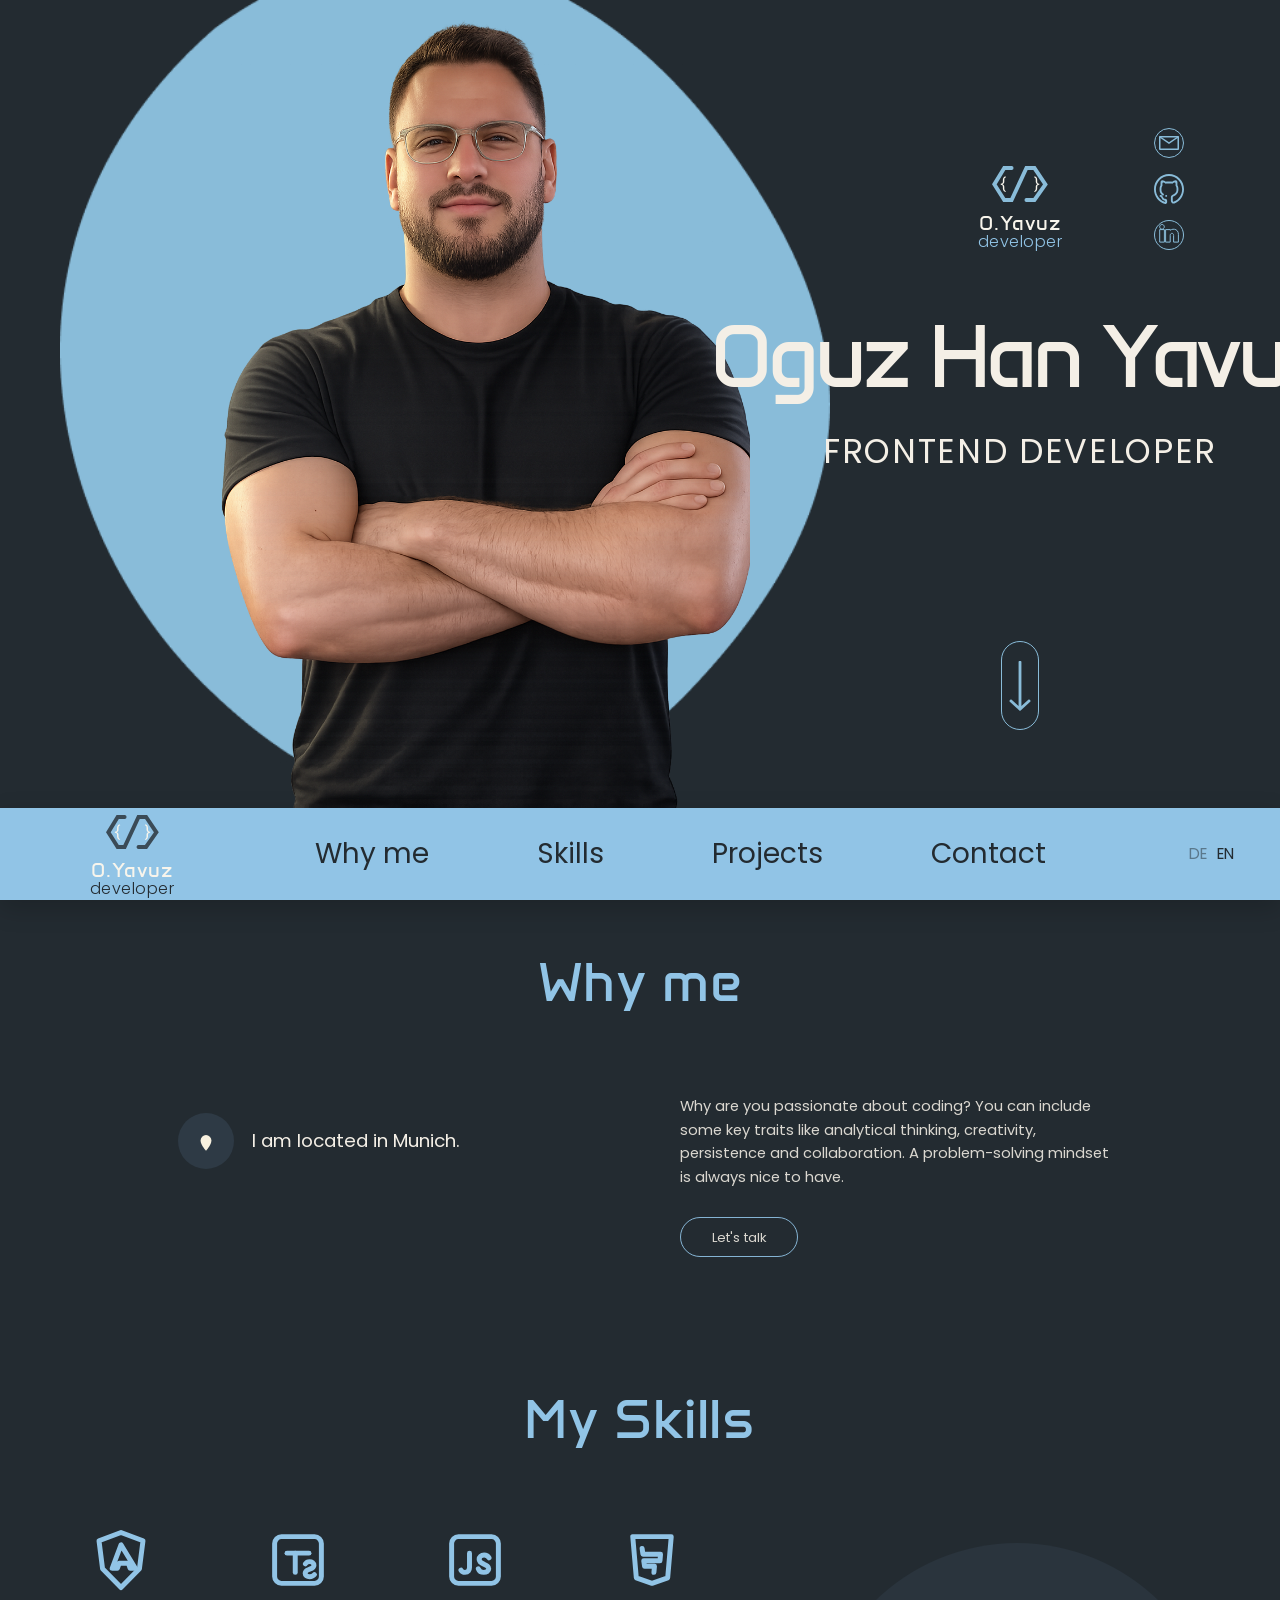
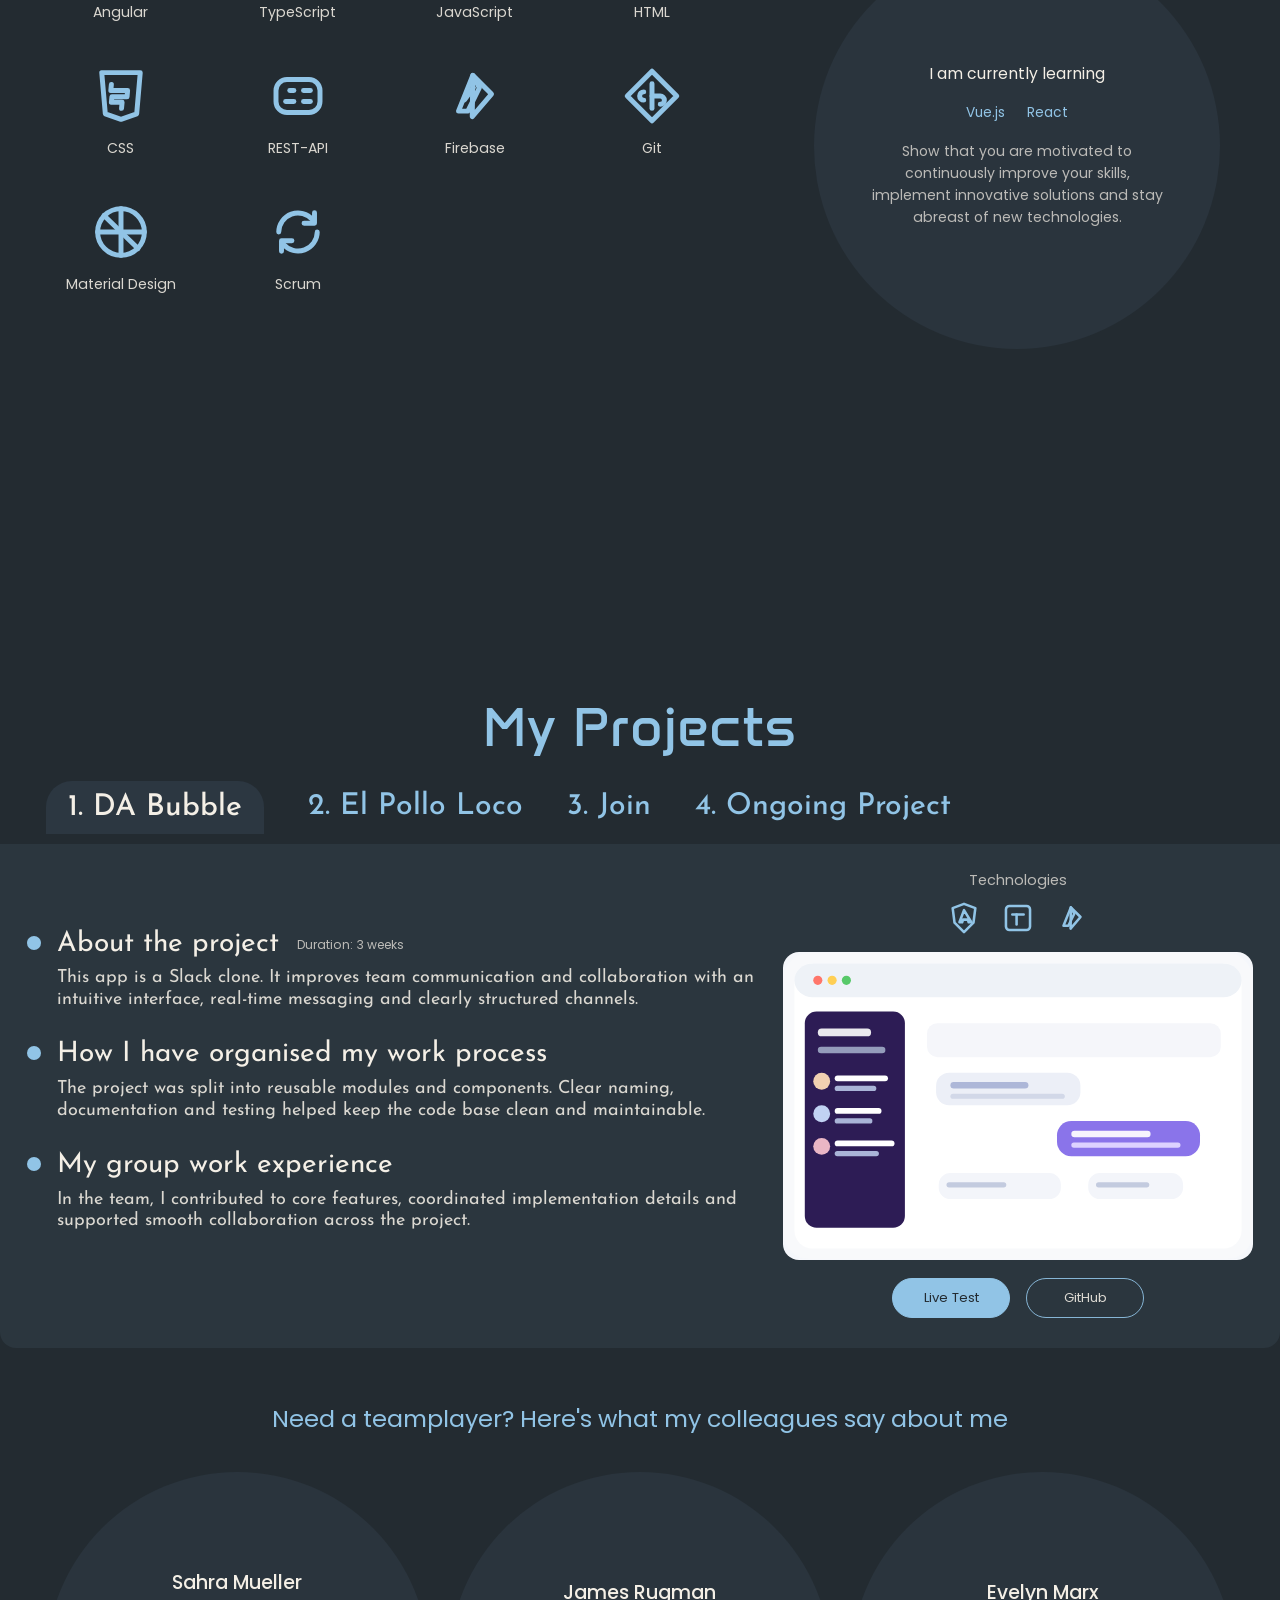
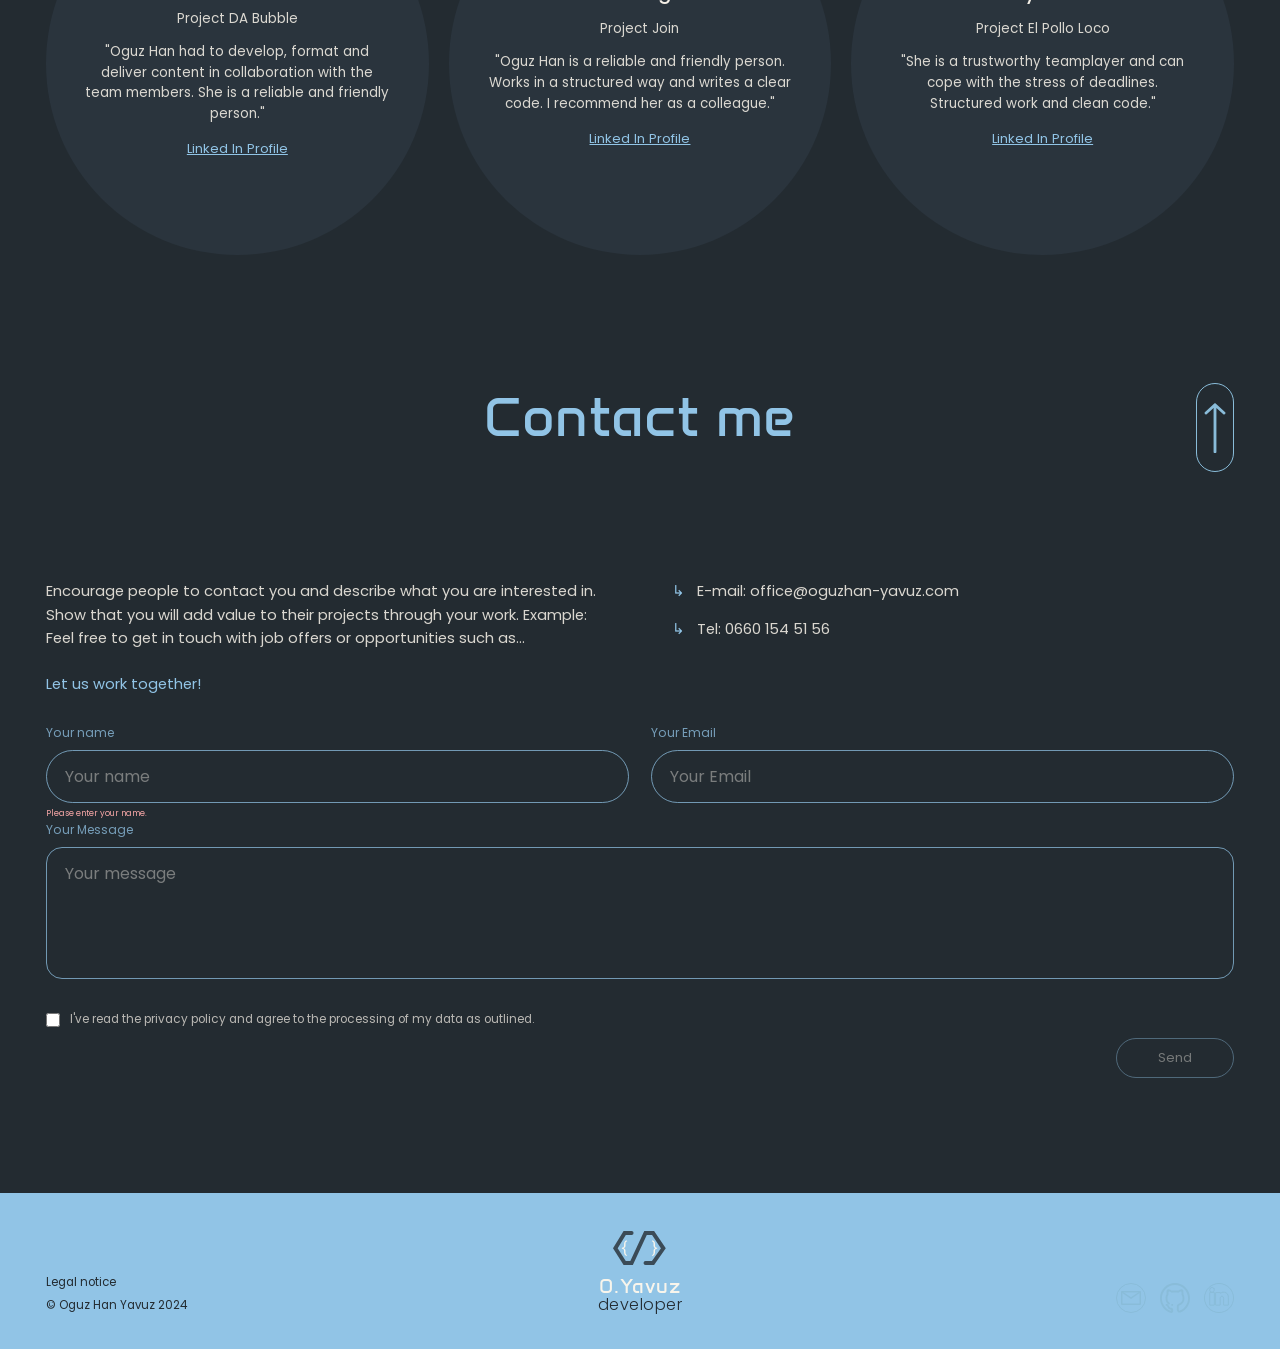
==== portfolio/index.html @ 28890fff "Replace Sharkie project with El Pollo Loco links" ====
<!DOCTYPE html>
<html lang="en">

<head>
    <meta charset="UTF-8" />
    <meta name="viewport" content="width=device-width, initial-scale=1.0" />
    <title>Oguz Han Yavuz | Frontend Developer</title>
    <link rel="preconnect" href="https://fonts.googleapis.com">
    <link rel="preconnect" href="https://fonts.gstatic.com" crossorigin>
    <link href="https://fonts.googleapis.com/css2?family=Anta&family=Josefin+Sans:wght@400;500&family=Poppins:wght@300;400;500;600;700&display=swap"
        rel="stylesheet">
    <link rel="stylesheet" href="./style.css" />
</head>

<body class="portfolio-page" id="top" data-page="portfolio" data-title-en="Oguz Han Yavuz | Frontend Developer"
    data-title-de="Oguz Han Yavuz | Frontend Entwickler">
    <div class="site-frame">
        <header class="mobile-header">
            <a href="#top" class="brand-logo brand-logo-mobile" aria-label="Oguz Han Yavuz developer">
                <img src="./assets/img/Logo icon.svg" alt="" class="brand-icon" aria-hidden="true" />
                <span class="brand-copy">
                    <span class="brand-name">O.Yavuz</span>
                    <span class="brand-role">developer</span>
                </span>
            </a>

            <button class="burger" id="burger" type="button" aria-label="Open navigation" aria-expanded="false">
                <span></span>
                <span></span>
                <span></span>
            </button>
        </header>

        <div class="mobile-menu" id="mobileMenu">
            <nav class="mobile-nav">
                <a href="#why-me" class="mobile-link" data-i18n="nav.whyMe">Why me</a>
                <a href="#skills" class="mobile-link" data-i18n="nav.skills">Skills</a>
                <a href="#projects" class="mobile-link" data-i18n="nav.projects">Projects</a>
                <a href="#contact" class="mobile-link" data-i18n="nav.contact">Contact</a>
                <div class="mobile-lang">
                    <button type="button" class="lang-btn" data-lang="de">DE</button>
                    <button type="button" class="lang-btn" data-lang="en">EN</button>
                </div>
            </nav>
        </div>

        <main>
            <section class="hero full-screen-section">
                <div class="hero-inner section-shell">
                    <div class="hero-image-wrap">
                        <img src="./assets/img/shape-profile.png" alt="" class="hero-shape" aria-hidden="true" />
                        <img src="./assets/img/profile.png" alt="Oguz Han Yavuz" class="hero-image" />
                    </div>

                    <div class="hero-info">
                        <div class="hero-meta">
                            <div class="hero-brand brand-logo" aria-hidden="true">
                                <img src="./assets/img/Logo icon.svg" alt="" class="brand-icon" />
                                <span class="brand-copy">
                                    <span class="brand-name">O.Yavuz</span>
                                    <span class="brand-role">developer</span>
                                </span>
                            </div>

                            <aside class="hero-socials" aria-label="Social links">
                                <a href="#" aria-label="Email">
                                    <img src="./assets/img/Email button.svg" alt="" class="social-icon"
                                        aria-hidden="true" />
                                </a>
                                <a href="#" aria-label="GitHub">
                                    <img src="./assets/img/github.svg" alt="" class="social-icon" aria-hidden="true" />
                                </a>
                                <a href="#" aria-label="LinkedIn">
                                    <img src="./assets/img/in.svg" alt="" class="social-icon" aria-hidden="true" />
                                </a>
                            </aside>
                        </div>

                        <div class="hero-copy">
                            <h1 id="hero-name">Oguz Han Yavuz</h1>
                            <p id="hero-role" data-i18n="hero.role">FRONTEND DEVELOPER</p>

                            <a href="#why-me" class="scroll-down" aria-label="Scroll down"
                                data-i18n-aria-label="hero.scrollDown">
                                <img src="./assets/img/Arrow down.svg" alt="" class="arrow-icon" aria-hidden="true" />
                            </a>
                        </div>
                    </div>
                </div>
            </section>

            <div class="nav-strip">
                <div class="section-shell nav-strip-inner">
                    <a href="#top" class="brand-logo" aria-label="Oguz Han Yavuz developer">
                        <img src="./assets/img/Logo icon2.svg" alt="" class="brand-icon" aria-hidden="true" />
                        <span class="brand-copy">
                            <span class="brand-name">O.Yavuz</span>
                            <span class="brand-role">developer</span>
                        </span>
                    </a>

                    <nav class="desktop-nav">
                        <a href="#why-me" data-i18n="nav.whyMe">Why me</a>
                        <a href="#skills" data-i18n="nav.skills">Skills</a>
                        <a href="#projects" data-i18n="nav.projects">Projects</a>
                        <a href="#contact" data-i18n="nav.contact">Contact</a>
                    </nav>

                    <div class="lang-switch">
                        <button type="button" class="lang-btn" data-lang="de">DE</button>
                        <button type="button" class="lang-btn" data-lang="en">EN</button>
                    </div>
                </div>
            </div>

            <section id="why-me" class="content-section">
                <div class="section-shell why-grid">
                    <h2 class="section-title" data-i18n="why.title">Why me</h2>

                    <div class="why-location">
                        <div class="location-badge">
                            <svg viewBox="0 0 24 24" aria-hidden="true">
                                <path
                                    d="M12 21s-5-5.32-5-9.44A5 5 0 0 1 17 11.56C17 15.68 12 21 12 21Z" />
                                <circle cx="12" cy="11" r="1.8" />
                            </svg>
                        </div>
                        <p data-i18n="why.location">I am located in Munich.</p>
                    </div>

                    <div class="why-copy">
                        <p data-i18n="why.copy">
                            Why are you passionate about coding? You can include some key traits like
                            analytical thinking, creativity, persistence and collaboration.
                            A problem-solving mindset is always nice to have.
                        </p>
                        <a href="#contact" class="outline-btn" data-i18n="shared.letsTalk">Let's talk</a>
                    </div>
                </div>
            </section>

            <section id="skills" class="content-section full-screen-section">
                <div class="section-shell">
                    <h2 class="section-title" data-i18n="skills.title">My Skills</h2>

                    <div class="skills-layout">
                        <div class="skills-grid" id="skills-container"></div>

                        <aside class="learning-bubble">
                            <p class="learning-title" data-i18n="skills.learningTitle">I am currently learning</p>
                            <div class="learning-icons">
                                <span class="learning-pill">Vue.js</span>
                                <span class="learning-pill">React</span>
                            </div>
                            <p class="learning-text" data-i18n="skills.learningText">
                                Show that you are motivated to continuously improve your skills,
                                implement innovative solutions and stay abreast of new technologies.
                            </p>
                            <a href="#contact" class="primary-btn mobile-only-inline"
                                data-i18n="shared.letsTalk">Let's talk</a>
                        </aside>
                    </div>
                </div>
            </section>

            <section id="projects" class="content-section full-screen-section">
                <div class="section-shell">
                    <h2 class="section-title" data-i18n="projects.title">My Projects</h2>
                    <div class="project-tabs" id="project-tabs"></div>

                    <article class="project-panel">
                        <div class="project-mobile-head">
                            <h3 id="project-title-mobile">DA Bubble</h3>
                            <p id="project-techline-mobile" class="project-meta-line"></p>
                            <p id="project-duration-mobile" class="project-meta-line"></p>
                        </div>

                        <div class="project-copy">
                            <div class="project-item">
                                <span class="project-dot"></span>
                                <div>
                                    <div class="project-heading-row">
                                        <h3 data-i18n="projects.aboutHeading">About the project</h3>
                                        <span class="project-duration" id="project-duration-desktop"></span>
                                    </div>
                                    <p id="project-description"></p>
                                </div>
                            </div>

                            <div class="project-item">
                                <span class="project-dot"></span>
                                <div>
                                    <h3 data-i18n="projects.processHeading">How I have organised my work process</h3>
                                    <p id="project-process"></p>
                                </div>
                            </div>

                            <div class="project-item">
                                <span class="project-dot"></span>
                                <div>
                                    <h3 data-i18n="projects.teamHeading">My group work experience</h3>
                                    <p id="project-team"></p>
                                </div>
                            </div>
                        </div>

                        <div class="project-preview">
                            <div class="project-preview-head">
                                <span class="project-preview-label" data-i18n="projects.technologies">Technologies</span>
                                <div class="tech-row" id="project-tech"></div>
                            </div>
                            <img id="project-image" src="./assets/img/project-dabubble.svg" alt="Project preview" />
                            <div class="project-actions">
                                <a id="project-live" class="primary-btn" href="#" target="_blank"
                                    rel="noopener noreferrer" data-i18n="projects.liveTest">Live Test</a>
                                <a id="project-github" class="outline-btn" href="#" target="_blank"
                                    rel="noopener noreferrer" data-i18n="projects.github">GitHub</a>
                            </div>
                        </div>
                    </article>
                </div>
            </section>

            <section class="content-section">
                <div class="section-shell">
                    <p class="team-title" data-i18n="testimonials.title">Need a teamplayer? Here’s what my colleagues say about me</p>

                    <div class="testimonials">
                        <article class="testimonial-card">
                            <h3>Sahra Mueller</h3>
                            <p class="testimonial-role" data-i18n="testimonials.sahra.role">Project DA Bubble</p>
                            <p data-i18n="testimonials.sahra.quote">
                                "Oguz Han had to develop, format and deliver content in collaboration
                                with the team members. She is a reliable and friendly person."
                            </p>
                            <a href="#" data-i18n="testimonials.linkedin">Linked In Profile</a>
                        </article>

                        <article class="testimonial-card">
                            <h3>James Rugman</h3>
                            <p class="testimonial-role" data-i18n="testimonials.james.role">Project Join</p>
                            <p data-i18n="testimonials.james.quote">
                                "Oguz Han is a reliable and friendly person. Works in a structured way
                                and writes a clear code. I recommend her as a colleague."
                            </p>
                            <a href="#" data-i18n="testimonials.linkedin">Linked In Profile</a>
                        </article>

                        <article class="testimonial-card">
                            <h3>Evelyn Marx</h3>
                            <p class="testimonial-role" data-i18n="testimonials.evelyn.role">Project El Pollo Loco</p>
                            <p data-i18n="testimonials.evelyn.quote">
                                "She is a trustworthy teamplayer and can cope with the stress of
                                deadlines. Structured work and clean code."
                            </p>
                            <a href="#" data-i18n="testimonials.linkedin">Linked In Profile</a>
                        </article>
                    </div>
                </div>
            </section>

            <section id="contact" class="content-section contact-section full-screen-section">
                <div class="section-shell">
                    <div class="contact-title-row">
                        <h2 class="section-title" data-i18n="contact.title">Contact me</h2>
                        <a href="#top" class="scroll-up" aria-label="Back to top"
                            data-i18n-aria-label="contact.backToTop">
                            <img src="./assets/img/arrow up.svg" alt="" class="arrow-icon" aria-hidden="true" />
                        </a>
                    </div>

                    <div class="contact-grid">
                        <div class="contact-copy">
                            <p data-i18n="contact.copy">
                                Encourage people to contact you and describe what you are interested in.
                                Show that you will add value to their projects through your work.
                                Example: Feel free to get in touch with job offers or opportunities such as...
                            </p>
                            <p class="contact-cta" data-i18n="contact.cta">Let us work together!</p>
                        </div>

                        <div class="contact-info">
                            <p>
                                <span class="contact-icon">↳</span>
                                E-mail: office@oguzhan-yavuz.com
                            </p>
                            <p>
                                <span class="contact-icon">↳</span>
                                Tel: 0660 154 51 56
                            </p>
                        </div>
                    </div>

                    <form id="contact-form" class="contact-form" novalidate>
                        <div class="form-row">
                            <label class="field">
                                <span class="field-label" data-i18n="form.nameLabel">Your name</span>
                                <input type="text" id="name" name="name" placeholder="Your name" autocomplete="name"
                                    data-i18n-placeholder="form.namePlaceholder" />
                                <span class="error-space" id="name-error"></span>
                            </label>

                            <label class="field">
                                <span class="field-label" data-i18n="form.emailLabel">Your Email</span>
                                <input type="email" id="email" name="email" placeholder="Your Email"
                                    autocomplete="email" data-i18n-placeholder="form.emailPlaceholder" />
                                <span class="error-space" id="email-error"></span>
                            </label>
                        </div>

                        <label class="field">
                            <span class="field-label" data-i18n="form.messageLabel">Your Message</span>
                            <textarea id="message" name="message" placeholder="Your message"
                                data-i18n-placeholder="form.messagePlaceholder"></textarea>
                            <span class="error-space" id="message-error"></span>
                        </label>

                        <label class="checkbox-row">
                            <input type="checkbox" id="privacy" name="privacy" />
                            <span data-i18n="form.privacy">I've read the privacy policy and agree to the processing of my data as outlined.</span>
                        </label>
                        <span class="error-space" id="privacy-error"></span>

                        <div class="form-actions">
                            <button type="submit" id="submit-btn" class="outline-btn send-btn" disabled
                                data-i18n="form.send">Send</button>
                        </div>

                        <p id="form-feedback" class="form-feedback"></p>
                    </form>
                </div>
            </section>
        </main>

        <footer class="site-footer">
            <div class="section-shell footer-inner">
                <div class="footer-copy">
                    <a href="./legal-notice.html" data-i18n="footer.legalNotice">Legal notice</a>
                    <p>© Oguz Han Yavuz 2024</p>
                </div>

                <a href="#top" class="brand-logo footer-logo" aria-label="Oguz Han Yavuz developer">
                    <img src="./assets/img/Logo icon2.svg" alt="" class="brand-icon" aria-hidden="true" />
                    <span class="brand-copy">
                        <span class="brand-name">O.Yavuz</span>
                        <span class="brand-role">developer</span>
                    </span>
                </a>

                <div class="footer-socials">
                    <a href="#" aria-label="Email">
                        <img src="./assets/img/Email button.svg" alt="" class="social-icon" aria-hidden="true" />
                    </a>
                    <a href="#" aria-label="GitHub">
                        <img src="./assets/img/github.svg" alt="" class="social-icon" aria-hidden="true" />
                    </a>
                    <a href="#" aria-label="LinkedIn">
                        <img src="./assets/img/in.svg" alt="" class="social-icon" aria-hidden="true" />
                    </a>
                </div>
            </div>
        </footer>
    </div>

    <script src="./script.js"></script>
</body>

</html>
---- portfolio/style.css ----
:root {
    --body-bg: #eeeeef;
    --panel: #232b31;
    --panel-soft: #2b363e;
    --panel-circle: #2a343d;
    --accent: #91c4e6;
    --accent-strong: #aed9f3;
    --text: #f4efe6;
    --muted: rgba(244, 239, 230, 0.88);
    --muted-soft: rgba(244, 239, 230, 0.72);
    --border: rgba(145, 196, 230, 0.9);
    --line: rgba(145, 196, 230, 0.18);
    --font-display: "Anta", sans-serif;
    --font-body: "Poppins", sans-serif;
    --font-project: "Josefin Sans", sans-serif;
    --frame-width: 1366px;
    --mobile-width: 320px;
    --nav-height: 92px;
    --footer-height: 156px;
}

html {
    scroll-behavior: smooth;
    scroll-padding-top: var(--nav-height);
}

* {
    box-sizing: border-box;
    margin: 0;
    padding: 0;
}

body {
    background: var(--body-bg);
    color: var(--text);
    font-family: var(--font-body);
    line-height: 1.45;
}

img {
    display: block;
    max-width: 100%;
}

a {
    color: inherit;
    text-decoration: none;
}

button,
input,
textarea {
    font: inherit;
}

button {
    cursor: pointer;
}

.site-frame {
    background: var(--panel);
    overflow-x: clip;
    overflow-y: visible;
}

.section-shell {
    width: min(calc(100% - 86px), 1188px);
    margin: 0 auto;
}

.content-section {
    padding: 54px 0 0;
}

.full-screen-section {
    min-height: 100svh;
}

.section-title {
    font-family: var(--font-display);
    font-size: clamp(2.8rem, 4.4vw, 4.6rem);
    font-weight: 400;
    line-height: 0.98;
    letter-spacing: 0.01em;
    color: var(--accent);
    text-align: center;
    margin-bottom: 80px;
}

.primary-btn,
.outline-btn {
    display: inline-flex;
    align-items: center;
    justify-content: center;
    min-width: 118px;
    min-height: 40px;
    padding: 9px 24px;
    border-radius: 999px;
    font-size: 0.82rem;
    transition: background-color 0.2s ease, transform 0.2s ease;
}

.primary-btn {
    background: var(--accent);
    color: var(--panel);
    border: 1px solid var(--accent);
}

.outline-btn {
    background: transparent;
    border: 1px solid var(--border);
    color: var(--muted);
}

.primary-btn:hover,
.outline-btn:hover,
.footer-socials a:hover,
.hero-socials a:hover {
    transform: translateY(-1px);
}

.brand-logo {
    display: flex;
    flex-direction: column;
    align-items: center;
    gap: 10px;
}

.brand-icon {
    width: 56px;
    height: 38px;
    display: block;
    object-fit: contain;
}

.brand-copy {
    display: flex;
    flex-direction: column;
    gap: 1px;
    line-height: 1;
    text-align: center;
}

.brand-name {
    font-size: 20px;
    letter-spacing: 0.03em;
    color: #F8F5EC;
    font-weight: 400;
    font-family: 'Anta';
}

.brand-role {
    font-size: 16px;
    letter-spacing: 0.03em;
    font-weight: 300;
}

.mobile-header,
.mobile-menu {
    display: none;
}

.hero {
    position: relative;
    display: flex;
    align-items: center;
    min-height: calc(100svh - var(--nav-height));
    padding: 12px 0 0;
}

.hero-inner {
    position: relative;
    min-height: calc(100svh - var(--nav-height) - 12px);
    display: flex;
    align-items: flex-end;
    justify-content: space-between;
    width: 85vw;
}

.hero-image-wrap {
    position: relative;
    align-self: end;
    flex: 0 0 760px;
    min-height: 760px;
    width: 760px;
    isolation: isolate;
}

.hero-image-wrap::before {
    content: "";
    position: absolute;
    left: -36px;
    bottom: 0;
    width: 770px;
    height: 770px;
    background: rgba(108, 135, 153, 0.82);
    -webkit-mask: url("./assets/img/shape-profile.png") center / contain no-repeat;
    mask: url("./assets/img/shape-profile.png") center / contain no-repeat;
    opacity: 0;
    z-index: 0;
    pointer-events: none;
    transform: scale(1.08);
    transform-origin: center center;
    filter: blur(10px);
}

.hero-shape {
    position: absolute;
    left: -36px;
    bottom: 0;
    width: 770px;
    max-width: none;
    height: auto;
    z-index: 1;
    transform-origin: center center;
    transform: rotate(0deg);
    transition: transform 0.8s ease;
}

.hero-image-wrap:hover::before {
    animation: hero-shape-ghost 2s ease-out forwards;
}

.hero-image-wrap:hover .hero-shape {
    transform: rotate(-45deg);
}

.hero-image {
    position: absolute;
    left: 84px;
    bottom: 0;
    width: 570px;
    max-width: none;
    object-fit: contain;
    z-index: 2;
}

@keyframes hero-shape-ghost {
    0% {
        opacity: 0.92;
        transform: scale(1.12);
    }

    94% {
        opacity: 0.84;
        transform: scale(1.08);
    }

    100% {
        opacity: 0;
        transform: scale(1.08);
    }
}

.hero-info {
    position: relative;
    flex: 1 1 auto;
    max-width: 700px;
    min-height: 760px;
}

.hero-meta {
    position: absolute;
    top: 80px;
    left: 0;
    right: 0;
    display: grid;
    grid-template-columns: 1fr auto 1fr;
    align-items: flex-end;
}

.hero-brand {
    color: var(--accent);
    grid-column: 2;
    justify-self: center;
    transform: none;
}

.hero-copy {
    position: absolute;
    top: 266px;
    left: 0;
    display: flex;
    flex-direction: column;
    align-items: center;
    text-align: center;
    width: 100%;
    max-width: none;
    margin-left: 0;
    padding-bottom: 0;
}

#hero-name {
    font-family: var(--font-display);
    font-size: 88px;
    font-weight: 400;
    line-height: 0.98;
    letter-spacing: -0.05em;
    color: var(--text);
    white-space: nowrap;
}

#hero-role {
    margin-top: 28px;
    font-size: clamp(2.1rem, 2.45vw, 2.85rem);
    letter-spacing: 0.05em;
    color: var(--text);
    white-space: nowrap;
}

.scroll-down,
.scroll-up {
    margin-top: 164px;
    display: inline-flex;
    align-items: center;
    justify-content: center;
}

.arrow-icon {
    width: 38px;
    height: 89px;
    display: block;
    object-fit: contain;
}

.hero-socials {
    grid-column: 3;
    justify-self: end;
    display: flex;
    flex-direction: column;
    gap: 16px;
    flex-shrink: 0;
    margin-top: 0;
}

.hero-socials a,
.footer-socials a {
    width: 30px;
    height: 30px;
    display: inline-flex;
    align-items: center;
    justify-content: center;
}

.social-icon {
    width: 30px;
    height: 30px;
    display: block;
    object-fit: contain;
}

.nav-strip {
    position: sticky;
    top: 0;
    z-index: 30;
    background: var(--accent);
    color: var(--panel);
    min-height: var(--nav-height);
    display: flex;
    align-items: center;
    box-shadow: 0 8px 24px rgba(0, 0, 0, 0.18);
}

.nav-strip-inner {
    display: grid;
    grid-template-columns: 172px 1fr 92px;
    align-items: center;
}

.desktop-nav {
    display: flex;
    justify-content: center;
    gap: 108px;
    font-size: 28px;
}

.lang-switch {
    justify-self: end;
    display: flex;
    gap: 10px;
}

.lang-btn {
    border: 0;
    background: transparent;
    color: rgba(35, 43, 49, 0.5);
    font-size: 0.96rem;
}

.lang-btn.active {
    color: var(--panel);
}

.why-grid {
    display: grid;
    grid-template-columns: 1fr 1fr;
    gap: 80px;
    align-items: start;
}

.why-grid .section-title {
    grid-column: 1 / -1;
    margin-bottom: 0px;
}

.why-location {
    display: flex;
    align-items: center;
    gap: 18px;
    margin-left: 132px;
    margin-top: 24px;
}

.location-badge {
    width: 56px;
    height: 56px;
    border-radius: 50%;
    background: #2e3a45;
    color: #f8f1df;
    display: inline-flex;
    align-items: center;
    justify-content: center;
    flex-shrink: 0;
}

.location-badge svg {
    width: 26px;
    height: 26px;
    fill: currentColor;
}

.why-location p {
    font-size: 1.16rem;
    color: var(--text);
}

.why-copy {
    max-width: 440px;
    justify-self: start;
    margin-top: 6px;
}

.why-copy p {
    font-size: 0.92rem;
    color: var(--muted);
    margin-bottom: 28px;
    line-height: 1.6;
}

.skills-layout {
    display: grid;
    grid-template-columns: 1fr 420px;
    gap: 88px;
    align-items: start;
}

#skills,
#projects,
#contact {
    display: flex;
    align-items: center;
    padding: 134px 0 54px;
}

#projects {
    min-height: auto;
    align-items: flex-start;
    padding: 104px 0 0;
}

#skills>.section-shell,
#projects>.section-shell,
#contact>.section-shell {
    min-height: calc(100svh - 150px);
    display: flex;
    flex-direction: column;
    justify-content: flex-start;
}

#projects>.section-shell {
    width: 100%;
    max-width: none;
    min-height: auto;
    justify-content: flex-start;
}

#projects .section-title,
#projects .project-tabs {
    padding-inline: max(43px, calc((100% - 1188px) / 2));
    margin-inline: auto;
    width: 100%;
}

#projects .section-title {
    margin-bottom: 18px;
}

.skills-grid {
    display: grid;
    grid-template-columns: repeat(4, minmax(90px, 1fr));
    gap: 42px 28px;
}

.skill-card {
    text-align: center;
}

.skill-icon {
    width: 66px;
    height: 66px;
    margin: 0 auto 10px;
    color: var(--accent);
    display: flex;
    align-items: center;
    justify-content: center;
}

.skill-icon svg {
    width: 100%;
    height: 100%;
    fill: none;
    stroke: currentColor;
    stroke-width: 1.8;
    stroke-linecap: round;
    stroke-linejoin: round;
}

.skill-icon .fill-shape {
    fill: currentColor;
    stroke: none;
}

.skill-card p {
    font-size: 0.88rem;
    color: var(--muted);
    line-height: 1.3;
}

.learning-bubble {
    width: 100%;
    aspect-ratio: 1;
    max-width: 406px;
    border-radius: 50%;
    background: var(--panel-circle);
    display: flex;
    flex-direction: column;
    align-items: center;
    justify-content: center;
    text-align: center;
    padding: 52px;
    margin-top: 16px;
}

.learning-title {
    font-size: 0.98rem;
    margin-bottom: 18px;
}

.learning-icons {
    display: flex;
    gap: 22px;
    margin-bottom: 18px;
    color: var(--accent);
}

.learning-pill {
    font-size: 0.86rem;
}

.learning-text {
    font-size: 0.88rem;
    color: var(--muted-soft);
    line-height: 1.55;
}

.mobile-only-inline {
    display: none;
}

.project-tabs {
    display: flex;
    gap: 44px;
    padding-top: 8px;
    padding-bottom: 10px;
    font-family: var(--font-project);
    font-weight: 500;
    font-size: 30px;
    line-height: 1.2;
    letter-spacing: 0;
    color: var(--accent);
    max-width: none;
}

.project-tab {
    border: 0;
    background: transparent;
    color: inherit;
    padding: 0;
}

.project-tab.active {
    color: var(--text);
    background: rgba(44, 56, 66, 0.98);
    border-radius: 26px 26px 0 0;
    padding: 9px 22px 8px;
}

.project-panel {
    background: var(--panel-soft);
    padding: 26px 26px 30px;
    display: grid;
    grid-template-columns: minmax(0, 740px) minmax(0, 470px);
    gap: 16px;
    justify-content: center;
    align-items: center;
    border-radius: 0 0 16px 16px;
    width: 100%;
}

.project-mobile-head {
    display: none;
}

.project-copy {
    padding-top: 0;
}

.project-item {
    display: flex;
    gap: 16px;
    margin-bottom: 28px;
}

.project-dot {
    width: 14px;
    height: 14px;
    margin-top: 8px;
    border-radius: 50%;
    background: var(--accent);
    flex-shrink: 0;
}

.project-heading-row {
    display: flex;
    align-items: center;
    gap: 18px;
}

.project-item h3 {
    font-family: var(--font-project);
    font-size: 28px;
    font-weight: 400;
    line-height: 1.2;
    letter-spacing: 0;
    color: var(--text);
}

.project-duration {
    font-size: 0.76rem;
    color: var(--muted-soft);
}

.project-item p {
    margin-top: 6px;
    font-family: var(--font-project);
    font-size: 18px;
    font-weight: 400;
    color: var(--muted);
    max-width: 720px;
    line-height: 1.2;
    letter-spacing: 0;
}

.project-preview {
    display: flex;
    flex-direction: column;
    align-items: center;
}

.project-preview-head {
    width: auto;
    display: flex;
    flex-direction: column;
    align-items: center;
    justify-content: flex-start;
    gap: 8px;
    margin-bottom: 14px;
}

.project-preview-label,
.project-meta-line {
    font-size: 0.9rem;
    color: var(--muted-soft);
}

.tech-row {
    display: flex;
    gap: 14px;
}

.tech-badge {
    width: 40px;
    height: 40px;
    border-radius: 0;
    background: transparent;
    color: var(--accent);
    display: inline-flex;
    align-items: center;
    justify-content: center;
}

.tech-badge svg {
    width: 34px;
    height: 34px;
    fill: none;
    stroke: currentColor;
    stroke-width: 1.8;
    stroke-linecap: round;
    stroke-linejoin: round;
}

#project-image {
    width: 100%;
    max-width: 470px;
    border-radius: 16px;
    border: 1px solid rgba(255, 255, 255, 0.14);
    background: #f5f7fb;
}

.project-actions {
    display: flex;
    gap: 16px;
    margin-top: 18px;
}

.team-title {
    font-size: 1.48rem;
    color: var(--accent);
    text-align: center;
    margin-bottom: 36px;
}

.testimonials {
    display: grid;
    grid-template-columns: repeat(3, minmax(0, 1fr));
    gap: 20px;
}

.testimonial-card {
    background: var(--panel-circle);
    border-radius: 50%;
    aspect-ratio: 1;
    padding: 50px 38px;
    text-align: center;
    display: flex;
    flex-direction: column;
    justify-content: center;
}

.testimonial-card h3 {
    font-size: 1.2rem;
    font-weight: 500;
}

.testimonial-role {
    margin-top: 4px;
    font-size: 0.84rem;
    color: var(--accent);
}

.testimonial-card p {
    margin-top: 12px;
    font-size: 0.84rem;
    color: var(--muted);
    line-height: 1.55;
}

.testimonial-card a {
    margin-top: 14px;
    font-size: 0.82rem;
    text-decoration: underline;
    color: var(--accent);
}

.contact-section {
    padding-bottom: 28px;
}

.contact-title-row {
    position: relative;
    margin-bottom: 56px;
}

.scroll-up {
    position: absolute;
    top: -6px;
    right: 0;
    margin-top: 0;
}

.contact-grid {
    display: grid;
    grid-template-columns: 1fr 1fr;
    gap: 64px;
    margin-bottom: 28px;
}

.contact-copy,
.contact-info {
    font-size: 0.92rem;
    color: var(--muted);
    line-height: 1.6;
}

.contact-cta {
    margin-top: 22px;
    color: var(--accent);
}

.contact-info p {
    display: flex;
    align-items: center;
    gap: 12px;
    margin-bottom: 14px;
}

.contact-icon {
    color: var(--accent);
}

.contact-form {
    width: 100%;
}

.form-row {
    display: grid;
    grid-template-columns: 1fr 1fr;
    gap: 22px;
}

.field {
    display: flex;
    flex-direction: column;
}

.field-label {
    margin-bottom: 8px;
    font-size: 0.76rem;
    color: rgba(145, 196, 230, 0.75);
}

input,
textarea {
    width: 100%;
    border: 1px solid rgba(145, 196, 230, 0.72);
    background: transparent;
    border-radius: 999px;
    padding: 14px 18px;
    color: var(--text);
    outline: none;
}

textarea {
    min-height: 132px;
    resize: none;
    border-radius: 16px;
}

input::placeholder,
textarea::placeholder {
    color: rgba(244, 239, 230, 0.42);
}

.checkbox-row {
    display: flex;
    align-items: flex-start;
    gap: 10px;
    margin-top: 14px;
    font-size: 0.74rem;
    color: var(--muted-soft);
}

.checkbox-row input {
    width: 14px;
    height: 14px;
    margin-top: 2px;
    border-radius: 50%;
}

.error-space {
    min-height: 18px;
    padding-top: 4px;
    font-size: 0.52rem;
    color: #f9a8a8;
}

.form-actions {
    display: flex;
    justify-content: flex-end;
    margin-top: 10px;
}

.send-btn:disabled {
    opacity: 0.45;
}

.form-feedback {
    min-height: 18px;
    margin-top: 8px;
    font-size: 0.66rem;
    color: var(--accent);
}

.site-footer {
    background: var(--accent);
    color: var(--panel);
    min-height: var(--footer-height);
    display: flex;
    align-items: center;
}

.footer-inner {
    display: grid;
    grid-template-columns: 1fr auto 1fr;
    align-items: end;
}

.footer-copy {
    font-size: 0.72rem;
}

.footer-copy a {
    display: inline-block;
    margin-bottom: 6px;
}

.footer-logo {
    justify-self: center;
}

.footer-socials {
    justify-self: end;
    display: flex;
    gap: 14px;
}

.footer-socials a {
    color: var(--panel);
    border-color: rgba(35, 43, 49, 0.55);
}

.legal-main {
    padding: 26px 0 0;
}

.legal-content {
    width: min(calc(100% - 150px), 770px);
    margin: 0 auto;
    padding-bottom: 54px;
}

.legal-back {
    display: none;
}

.legal-title {
    text-align: left;
    margin-bottom: 30px;
}

.legal-block {
    margin-bottom: 18px;
}

.legal-block h2 {
    font-size: 1rem;
    font-weight: 600;
    color: var(--text);
    margin-bottom: 7px;
}

.legal-block p,
.legal-block li {
    font-size: 0.68rem;
    color: var(--muted);
    line-height: 1.6;
}

.legal-block ul {
    list-style-position: inside;
}

@media (max-width: 760px) {
    html {
        scroll-padding-top: 52px;
    }

    .site-frame {
        width: 100%;
        max-width: none;
        margin: 0;
    }

    .section-shell {
        width: min(calc(100% - 28px), 640px);
    }

    .mobile-header {
        display: flex;
        align-items: center;
        justify-content: space-between;
        padding: 12px 16px 0;
        position: sticky;
        top: 0;
        z-index: 40;
        background: var(--panel);
    }

    .brand-logo-mobile {
        color: var(--accent);
    }

    .burger {
        width: 20px;
        height: 16px;
        border: 0;
        background: transparent;
        position: relative;
        z-index: 61;
    }

    .burger span {
        position: absolute;
        left: 0;
        width: 100%;
        height: 2px;
        border-radius: 999px;
        background: rgba(244, 239, 230, 0.85);
        transition: transform 0.2s ease, opacity 0.2s ease, top 0.2s ease;
    }

    .burger span:nth-child(1) {
        top: 0;
    }

    .burger span:nth-child(2) {
        top: 7px;
    }

    .burger span:nth-child(3) {
        top: 14px;
    }

    .burger.open span:nth-child(1) {
        top: 7px;
        transform: rotate(45deg);
    }

    .burger.open span:nth-child(2) {
        opacity: 0;
    }

    .burger.open span:nth-child(3) {
        top: 7px;
        transform: rotate(-45deg);
    }

    .mobile-menu {
        position: fixed;
        top: 52px;
        right: 14px;
        width: 154px;
        height: 154px;
        border-radius: 50%;
        background: var(--accent);
        z-index: 60;
        display: none;
        align-items: center;
        justify-content: center;
    }

    .mobile-menu.open {
        display: flex;
    }

    .mobile-nav {
        display: flex;
        flex-direction: column;
        align-items: center;
        gap: 10px;
        color: var(--panel);
        font-size: 0.92rem;
    }

    .mobile-lang {
        display: flex;
        gap: 8px;
        margin-top: 4px;
    }

    .nav-strip,
    .hero-socials {
        display: none;
    }

    .content-section {
        padding-top: 26px;
    }

    .hero {
        min-height: auto;
        padding: 10px 0 14px;
    }

    .hero-inner {
        min-height: auto;
        flex-direction: column;
        align-items: center;
        justify-content: flex-start;
        gap: 14px;
        width: 100%;
    }

    .hero-info {
        min-height: auto;
        padding-top: 0;
        padding-bottom: 0;
        position: static;
    }

    .hero-meta {
        position: static;
        display: block;
    }

    #skills,
    #projects,
    #contact {
        min-height: auto;
        padding: 26px 0;
    }

    #skills>.section-shell,
    #projects>.section-shell,
    #contact>.section-shell {
        min-height: auto;
    }

    .hero-image-wrap {
        flex: 0 0 auto;
        align-self: center;
        min-height: 0;
        width: 214px;
        height: 214px;
        margin: 0 auto;
    }

    .hero-image-wrap::before {
        content: none;
    }

    .hero-shape {
        left: 0;
        bottom: 0;
        width: 100%;
        height: 100%;
        object-fit: contain;
        transform: none;
    }

    .hero-image {
        width: 228px;
        left: -7px;
    }

    .hero-image-wrap:hover .hero-shape {
        transform: none;
    }

    .hero-brand {
        display: none;
    }

    .hero-copy {
        position: static;
        max-width: 100%;
        margin-left: 0;
    }

    #hero-name {
        font-size: 2rem;
        line-height: 1.05;
        white-space: normal;
    }

    #hero-role {
        margin-top: 4px;
        font-size: 0.92rem;
        letter-spacing: 0.04em;
        white-space: normal;
    }

    .scroll-down {
        width: 30px;
        height: 54px;
        margin-top: 10px;
        font-size: 1.3rem;
    }

    .section-title {
        font-size: clamp(2rem, 10vw, 2.55rem);
        margin-bottom: 26px;
    }

    .why-grid,
    .skills-layout,
    .contact-grid,
    .form-row,
    .project-panel {
        grid-template-columns: 1fr;
    }

    .why-grid .section-title {
        margin-bottom: 0;
    }

    .why-location {
        margin-left: 0;
        justify-content: center;
    }

    .why-location p {
        font-size: 0.92rem;
    }

    .why-copy {
        text-align: center;
    }

    .why-copy p {
        font-size: 0.82rem;
        line-height: 1.55;
    }

    .why-copy .outline-btn {
        display: none;
    }

    .skills-grid {
        grid-template-columns: repeat(4, 1fr);
        gap: 16px 10px;
    }

    .skill-icon {
        width: 38px;
        height: 38px;
    }

    .skill-card p {
        font-size: 0.68rem;
    }

    .learning-bubble {
        max-width: none;
        aspect-ratio: auto;
        border-radius: 0;
        background: transparent;
        align-items: stretch;
        text-align: left;
        padding: 0;
    }

    .learning-title {
        text-align: center;
        font-size: 0.84rem;
        margin-bottom: 10px;
        color: var(--accent);
    }

    .learning-icons {
        justify-content: flex-end;
        margin-bottom: 8px;
        order: 2;
    }

    .learning-text {
        font-size: 0.76rem;
        order: 1;
    }

    .mobile-only-inline {
        display: inline-flex;
        align-self: center;
        order: 3;
        margin-top: 12px;
    }

    .project-tabs {
        gap: 12px;
        padding-top: 10px;
        padding-bottom: 12px;
        font-size: 0.94rem;
        overflow-x: auto;
        white-space: nowrap;
    }

    .project-tab.active {
        border-radius: 14px 14px 0 0;
        padding: 5px 10px 4px;
    }

    .project-panel {
        padding: 14px 12px 18px;
        border-radius: 0 0 12px 12px;
    }

    .project-mobile-head {
        display: block;
        order: 1;
    }

    .project-mobile-head h3 {
        font-family: var(--font-display);
        font-weight: 400;
        color: var(--accent);
        margin-bottom: 6px;
    }

    .project-preview {
        order: 2;
    }

    .project-copy {
        order: 3;
        padding-top: 4px;
    }

    .project-preview-head {
        display: none;
    }

    .project-item {
        margin-bottom: 16px;
    }

    .project-item h3 {
        font-size: 1rem;
    }

    .project-item p {
        font-size: 0.84rem;
        line-height: 1.35;
    }

    .project-heading-row {
        display: block;
    }

    .project-duration {
        display: none;
    }

    .project-actions {
        justify-content: center;
    }

    .project-actions .primary-btn,
    .project-actions .outline-btn {
        min-width: 90px;
        min-height: 34px;
        padding: 7px 16px;
        font-size: 0.72rem;
    }

    .team-title {
        font-size: 1.3rem;
        line-height: 1.3;
    }

    .testimonials {
        display: flex;
        gap: 14px;
        overflow-x: auto;
        padding-bottom: 6px;
        scroll-snap-type: x mandatory;
    }

    .testimonial-card {
        min-width: 200px;
        padding: 30px 24px;
        scroll-snap-align: start;
    }

    .testimonial-card h3 {
        font-size: 1.04rem;
    }

    .testimonial-card p,
    .testimonial-card a,
    .testimonial-role {
        font-size: 0.76rem;
    }

    .contact-section {
        padding-bottom: 26px;
    }

    .contact-title-row {
        margin-bottom: 20px;
    }

    .scroll-up {
        position: static;
        width: 24px;
        height: 42px;
        font-size: 1rem;
        margin: 24px auto 0;
    }

    .contact-copy,
    .contact-info {
        font-size: 0.82rem;
    }

    .contact-grid {
        margin-bottom: 12px;
    }

    .contact-info {
        order: -1;
    }

    .field-label {
        display: none;
    }

    input,
    textarea {
        padding: 10px 14px;
    }

    textarea {
        min-height: 102px;
    }

    .checkbox-row,
    .error-space,
    .form-feedback {
        font-size: 0.7rem;
    }

    .send-btn {
        min-width: 64px;
        min-height: 28px;
        padding: 5px 14px;
    }

    .site-footer {
        min-height: 88px;
    }

    .footer-inner {
        grid-template-columns: 1fr;
        gap: 8px;
        text-align: center;
    }

    .footer-copy,
    .footer-socials {
        justify-self: center;
    }

    .legal-nav {
        display: none;
    }

    .legal-main {
        padding-top: 8px;
    }

    .legal-content {
        width: min(calc(100% - 28px), 276px);
        padding-bottom: 28px;
    }

    .legal-back {
        display: inline-block;
        margin-bottom: 10px;
        color: var(--muted);
    }

    .legal-title {
        margin-bottom: 16px;
        font-size: 2rem;
    }

    .legal-block {
        margin-bottom: 14px;
    }

    .legal-block h2 {
        font-size: 0.84rem;
        margin-bottom: 4px;
    }

    .legal-block p,
    .legal-block li {
        font-size: 0.54rem;
        line-height: 1.45;
    }
}
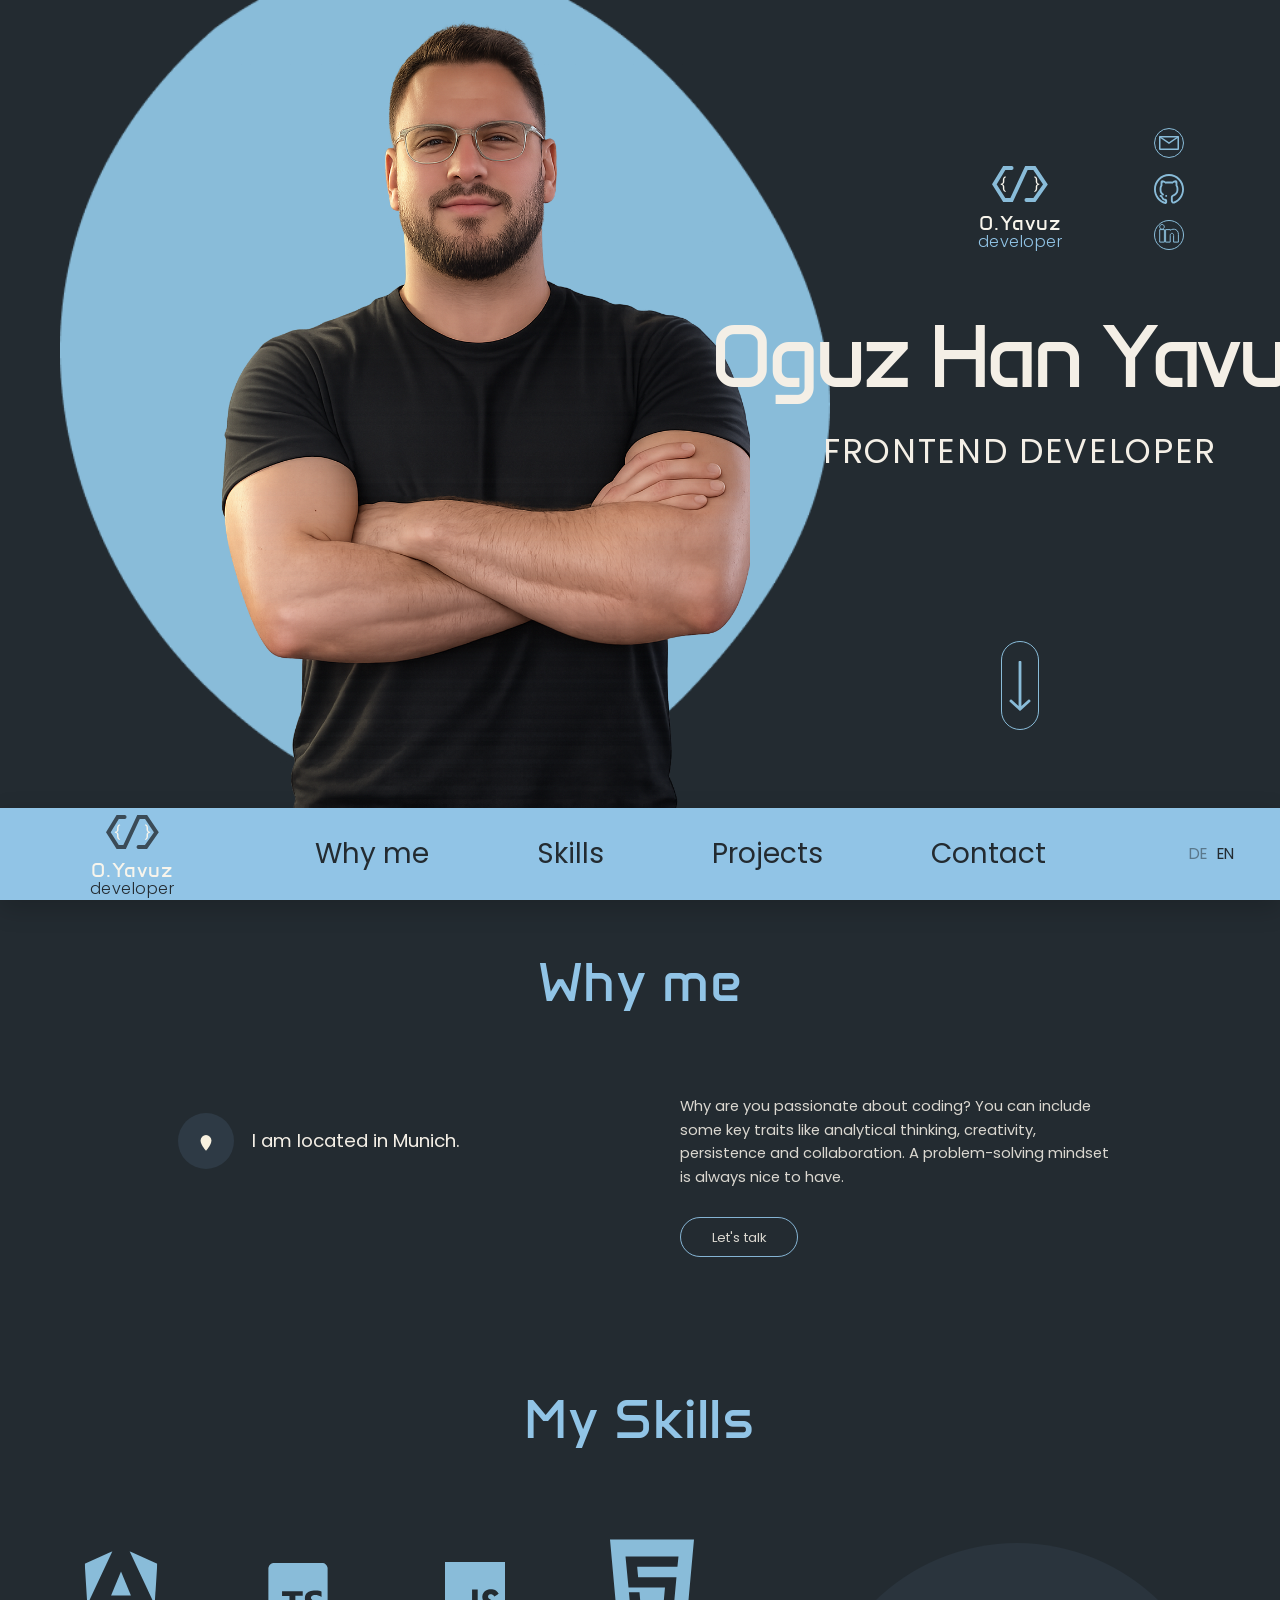
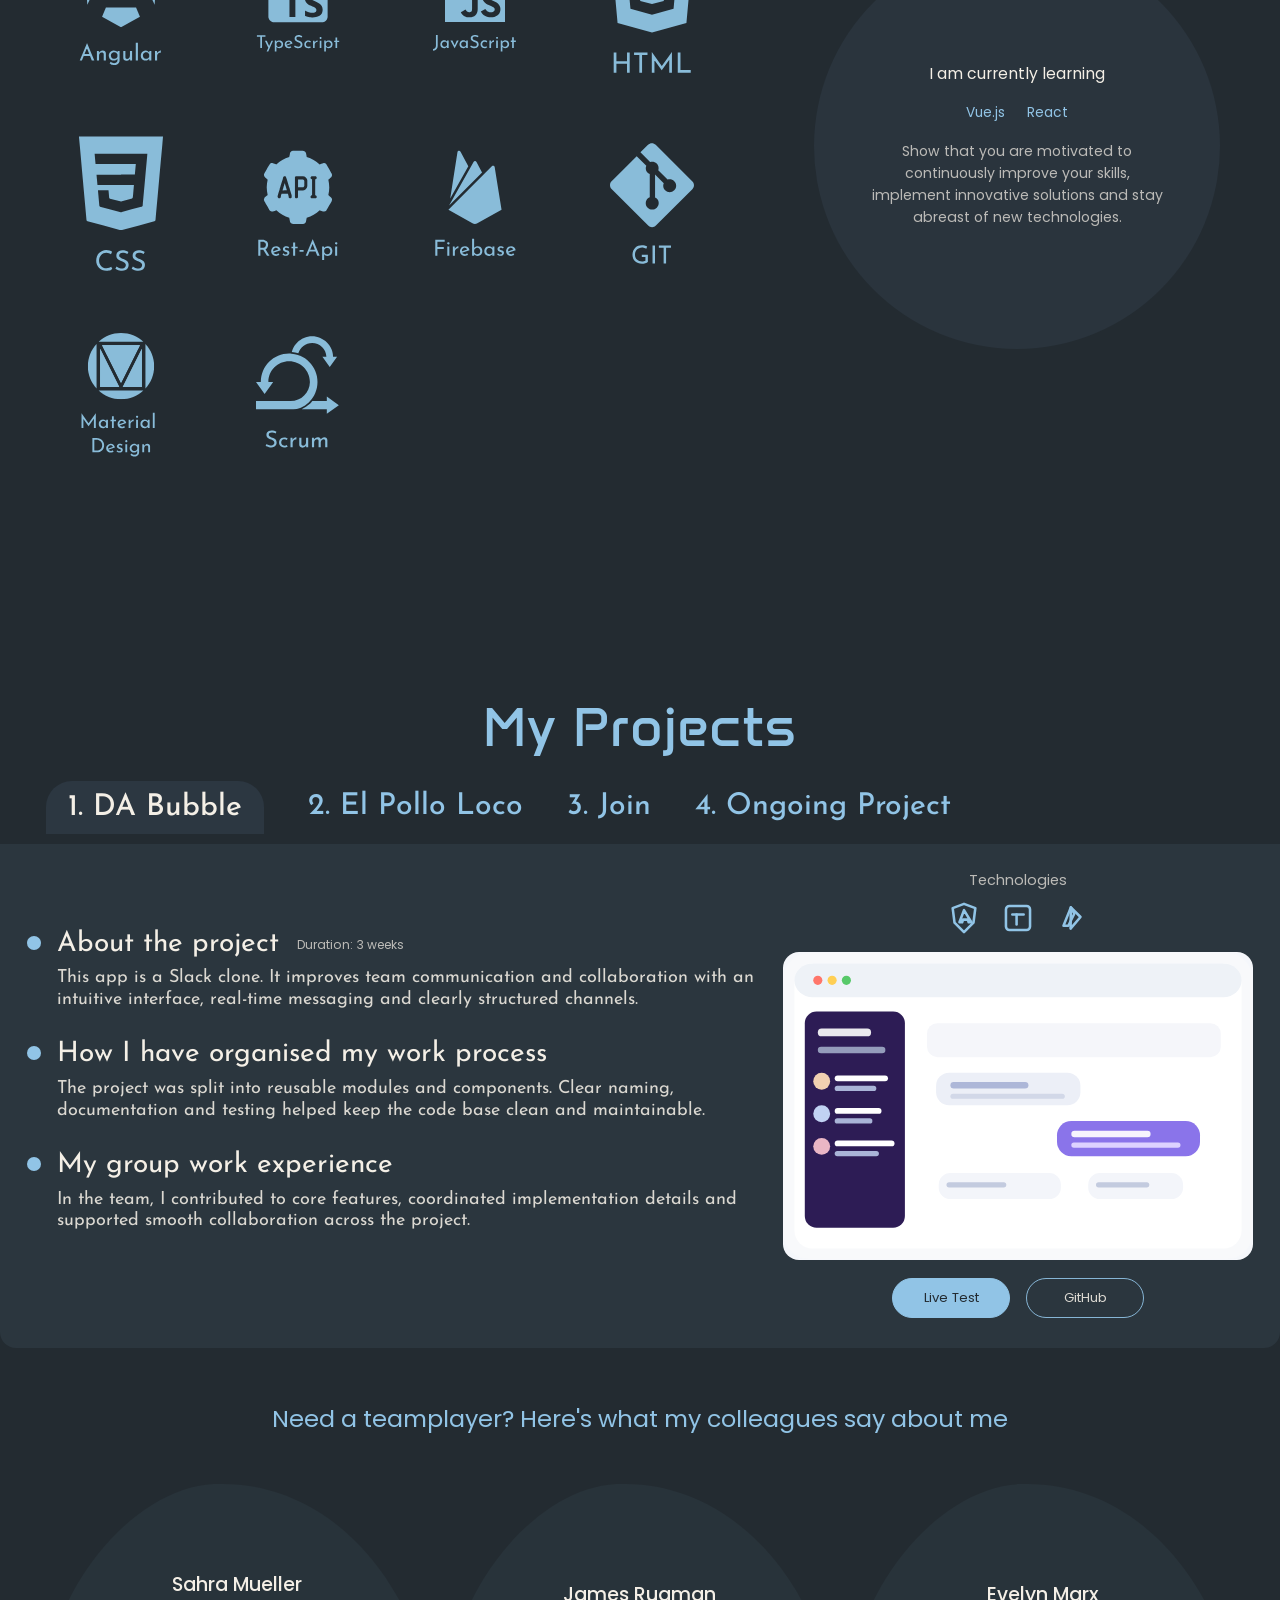
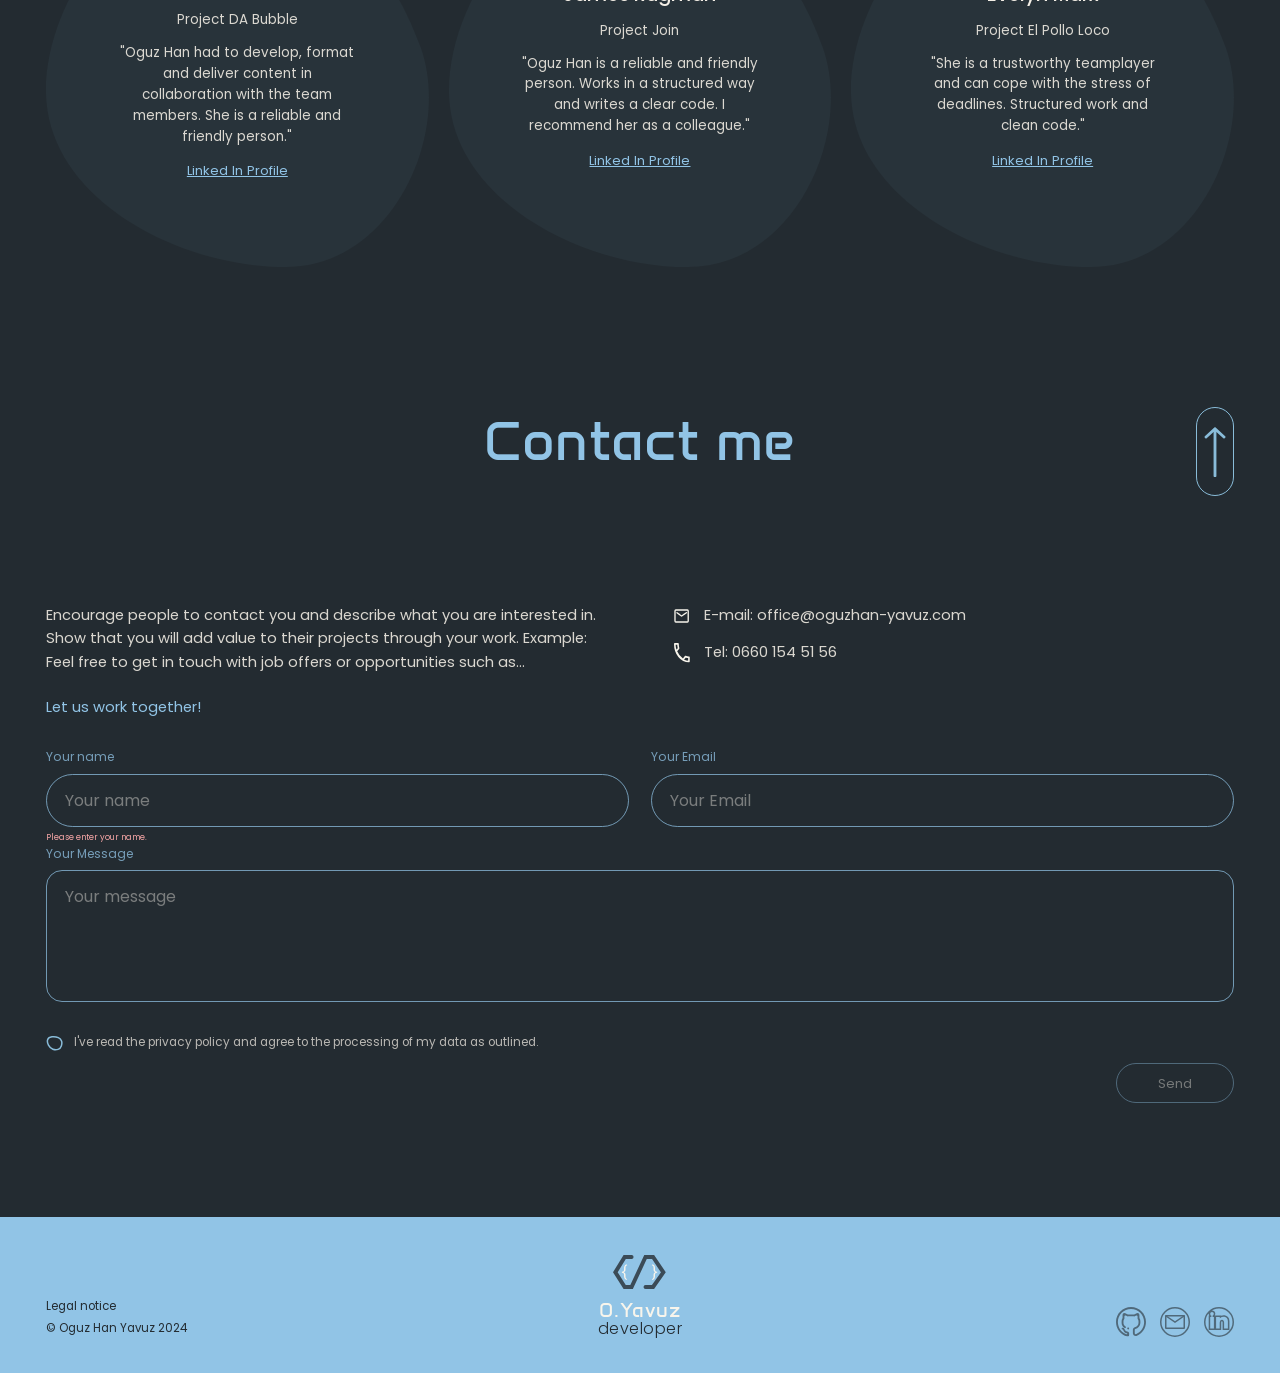
==== commit 6de7457e: "Hover effects/design correction" ====
--- a/portfolio/index.html
+++ b/portfolio/index.html
@@ -7,7 +7,8 @@
     <title>Oguz Han Yavuz | Frontend Developer</title>
     <link rel="preconnect" href="https://fonts.googleapis.com">
     <link rel="preconnect" href="https://fonts.gstatic.com" crossorigin>
-    <link href="https://fonts.googleapis.com/css2?family=Anta&family=Josefin+Sans:wght@400;500&family=Poppins:wght@300;400;500;600;700&display=swap"
+    <link
+        href="https://fonts.googleapis.com/css2?family=Anta&family=Josefin+Sans:wght@400;500&family=Poppins:wght@300;400;500;600;700&display=swap"
         rel="stylesheet">
     <link rel="stylesheet" href="./style.css" />
 </head>
@@ -120,8 +121,7 @@
                     <div class="why-location">
                         <div class="location-badge">
                             <svg viewBox="0 0 24 24" aria-hidden="true">
-                                <path
-                                    d="M12 21s-5-5.32-5-9.44A5 5 0 0 1 17 11.56C17 15.68 12 21 12 21Z" />
+                                <path d="M12 21s-5-5.32-5-9.44A5 5 0 0 1 17 11.56C17 15.68 12 21 12 21Z" />
                                 <circle cx="12" cy="11" r="1.8" />
                             </svg>
                         </div>
@@ -156,8 +156,8 @@
                                 Show that you are motivated to continuously improve your skills,
                                 implement innovative solutions and stay abreast of new technologies.
                             </p>
-                            <a href="#contact" class="primary-btn mobile-only-inline"
-                                data-i18n="shared.letsTalk">Let's talk</a>
+                            <a href="#contact" class="primary-btn mobile-only-inline" data-i18n="shared.letsTalk">Let's
+                                talk</a>
                         </aside>
                     </div>
                 </div>
@@ -206,7 +206,8 @@
 
                         <div class="project-preview">
                             <div class="project-preview-head">
-                                <span class="project-preview-label" data-i18n="projects.technologies">Technologies</span>
+                                <span class="project-preview-label"
+                                    data-i18n="projects.technologies">Technologies</span>
                                 <div class="tech-row" id="project-tech"></div>
                             </div>
                             <img id="project-image" src="./assets/img/project-dabubble.svg" alt="Project preview" />
@@ -223,7 +224,8 @@
 
             <section class="content-section">
                 <div class="section-shell">
-                    <p class="team-title" data-i18n="testimonials.title">Need a teamplayer? Here’s what my colleagues say about me</p>
+                    <p class="team-title" data-i18n="testimonials.title">Need a teamplayer? Here’s what my colleagues
+                        say about me</p>
 
                     <div class="testimonials">
                         <article class="testimonial-card">
@@ -281,11 +283,13 @@
 
                         <div class="contact-info">
                             <p>
-                                <span class="contact-icon">↳</span>
+                                <img src="./assets/img/figma-web/icon _email_.svg" alt="" class="contact-icon-image"
+                                    aria-hidden="true" />
                                 E-mail: office@oguzhan-yavuz.com
                             </p>
                             <p>
-                                <span class="contact-icon">↳</span>
+                                <img src="./assets/img/figma-assets/contact/phone.svg" alt="" class="contact-icon-image"
+                                    aria-hidden="true" />
                                 Tel: 0660 154 51 56
                             </p>
                         </div>
@@ -317,7 +321,9 @@
 
                         <label class="checkbox-row">
                             <input type="checkbox" id="privacy" name="privacy" />
-                            <span data-i18n="form.privacy">I've read the privacy policy and agree to the processing of my data as outlined.</span>
+                            <span class="checkbox-icon" aria-hidden="true"></span>
+                            <span data-i18n="form.privacy">I've read the privacy policy and agree to the processing of
+                                my data as outlined.</span>
                         </label>
                         <span class="error-space" id="privacy-error"></span>
 
@@ -348,14 +354,18 @@
                 </a>
 
                 <div class="footer-socials">
+
+                    <a href="#" aria-label="GitHub">
+                        <img src="./assets/img/figma-web/Portfolio-sm/Property 1=dark.svg" alt="" class="social-icon"
+                            aria-hidden="true" />
+                    </a>
                     <a href="#" aria-label="Email">
-                        <img src="./assets/img/Email button.svg" alt="" class="social-icon" aria-hidden="true" />
-                    </a>
-                    <a href="#" aria-label="GitHub">
-                        <img src="./assets/img/github.svg" alt="" class="social-icon" aria-hidden="true" />
+                        <img src="./assets/img/figma-web/Portfolio-sm2/Property 1=dark.svg" alt="" class="social-icon"
+                            aria-hidden="true" />
                     </a>
                     <a href="#" aria-label="LinkedIn">
-                        <img src="./assets/img/in.svg" alt="" class="social-icon" aria-hidden="true" />
+                        <img src="./assets/img/figma-web/Linkedin button.svg" alt="" class="social-icon"
+                            aria-hidden="true" />
                     </a>
                 </div>
             </div>
@@ -365,4 +375,4 @@
     <script src="./script.js"></script>
 </body>
 
-</html>
+</html>
--- a/portfolio/style.css
+++ b/portfolio/style.css
@@ -193,15 +193,11 @@
     bottom: 0;
     width: 770px;
     height: 770px;
-    background: rgba(108, 135, 153, 0.82);
-    -webkit-mask: url("./assets/img/shape-profile.png") center / contain no-repeat;
-    mask: url("./assets/img/shape-profile.png") center / contain no-repeat;
+    -webkit-mask: url("./assets/img/figma-assets/testimonials/shape-default.svg") center / contain no-repeat;
+    mask: url("./assets/img/figma-assets/testimonials/shape-hover.svg") center / contain no-repeat;
+    z-index: 0;
     opacity: 0;
-    z-index: 0;
-    pointer-events: none;
-    transform: scale(1.08);
-    transform-origin: center center;
-    filter: blur(10px);
+    transition: transform 240ms ease, filter 240ms ease, opacity 240ms ease;
 }
 
 .hero-shape {
@@ -212,17 +208,12 @@
     max-width: none;
     height: auto;
     z-index: 1;
-    transform-origin: center center;
-    transform: rotate(0deg);
-    transition: transform 0.8s ease;
 }
 
 .hero-image-wrap:hover::before {
-    animation: hero-shape-ghost 2s ease-out forwards;
-}
-
-.hero-image-wrap:hover .hero-shape {
-    transform: rotate(-45deg);
+    transform: translateY(-6px) scale(1.02);
+    filter: brightness(1.03);
+    opacity: 1;
 }
 
 .hero-image {
@@ -235,22 +226,6 @@
     z-index: 2;
 }
 
-@keyframes hero-shape-ghost {
-    0% {
-        opacity: 0.92;
-        transform: scale(1.12);
-    }
-
-    94% {
-        opacity: 0.84;
-        transform: scale(1.08);
-    }
-
-    100% {
-        opacity: 0;
-        transform: scale(1.08);
-    }
-}
 
 .hero-info {
     position: relative;
@@ -503,37 +478,15 @@
 
 .skill-card {
     text-align: center;
-}
-
-.skill-icon {
-    width: 66px;
-    height: 66px;
-    margin: 0 auto 10px;
-    color: var(--accent);
     display: flex;
     align-items: center;
     justify-content: center;
 }
 
-.skill-icon svg {
-    width: 100%;
-    height: 100%;
-    fill: none;
-    stroke: currentColor;
-    stroke-width: 1.8;
-    stroke-linecap: round;
-    stroke-linejoin: round;
-}
-
-.skill-icon .fill-shape {
-    fill: currentColor;
-    stroke: none;
-}
-
-.skill-card p {
-    font-size: 0.88rem;
-    color: var(--muted);
-    line-height: 1.3;
+.skill-icon-image {
+    width: min(84px, 100%);
+    height: auto;
+    display: block;
 }
 
 .learning-bubble {
@@ -747,14 +700,39 @@
 }
 
 .testimonial-card {
-    background: var(--panel-circle);
-    border-radius: 50%;
-    aspect-ratio: 1;
+    position: relative;
+    background: none;
+    border-radius: 0;
+    aspect-ratio: 580 / 616;
     padding: 50px 38px;
     text-align: center;
     display: flex;
     flex-direction: column;
     justify-content: center;
+    align-items: center;
+    isolation: isolate;
+    overflow: hidden;
+}
+
+.testimonial-card::before {
+    content: "";
+    position: absolute;
+    inset: 0;
+    background: center / 100% 100% no-repeat url("./assets/img/figma-assets/testimonials/Ellipse\ 02.svg");
+    transition: transform 240ms ease, background-image 240ms ease, filter 240ms ease;
+    z-index: -1;
+}
+
+.testimonial-card:hover::before {
+    background-image: url("./assets/img/figma-assets/testimonials/Ellipse\ 03.svg");
+    transform: translateY(-6px) scale(1.02);
+    filter: brightness(1.03);
+}
+
+.testimonial-card>* {
+    position: relative;
+    z-index: 1;
+    max-width: 238px;
 }
 
 .testimonial-card h3 {
@@ -826,6 +804,13 @@
 
 .contact-icon {
     color: var(--accent);
+}
+
+.contact-icon-image {
+    width: 20px;
+    height: 20px;
+    flex: 0 0 20px;
+    object-fit: contain;
 }
 
 .contact-form {
@@ -881,10 +866,35 @@
 }
 
 .checkbox-row input {
-    width: 14px;
-    height: 14px;
-    margin-top: 2px;
-    border-radius: 50%;
+    position: absolute;
+    opacity: 0;
+    pointer-events: none;
+}
+
+.checkbox-icon {
+    width: 18px;
+    height: 18px;
+    margin-top: 1px;
+    flex: 0 0 18px;
+    background: center / contain no-repeat url("./assets/img/figma-assets/contact/checkbox-default.svg");
+    transition: background-image 160ms ease, transform 160ms ease;
+}
+
+.checkbox-row:hover .checkbox-icon {
+    background-image: url("./assets/img/figma-assets/contact/checkbox-hover.svg");
+}
+
+.checkbox-row input:checked+.checkbox-icon {
+    background-image: url("./assets/img/figma-assets/contact/checkbox-checked.svg");
+}
+
+.checkbox-row input.is-invalid+.checkbox-icon {
+    background-image: url("./assets/img/figma-assets/contact/checkbox-error.svg");
+}
+
+.checkbox-row input:focus-visible+.checkbox-icon {
+    outline: 1px solid rgba(145, 196, 230, 0.75);
+    outline-offset: 2px;
 }
 
 .error-space {
@@ -1108,24 +1118,27 @@
     }
 
     .hero {
-        min-height: auto;
-        padding: 10px 0 14px;
+        min-height: calc(100svh - 52px);
+        padding: 10px 0 0;
     }
 
     .hero-inner {
-        min-height: auto;
+        min-height: calc(100svh - 62px);
         flex-direction: column;
         align-items: center;
         justify-content: flex-start;
-        gap: 14px;
+        gap: 8px;
         width: 100%;
     }
 
     .hero-info {
+        width: 100%;
         min-height: auto;
         padding-top: 0;
         padding-bottom: 0;
         position: static;
+        display: block;
+        flex: 0 0 auto;
     }
 
     .hero-meta {
@@ -1150,8 +1163,8 @@
         flex: 0 0 auto;
         align-self: center;
         min-height: 0;
-        width: 214px;
-        height: 214px;
+        width: 228px;
+        height: 228px;
         margin: 0 auto;
     }
 
@@ -1169,8 +1182,10 @@
     }
 
     .hero-image {
-        width: 228px;
-        left: -7px;
+        width: 176px;
+        left: 20px;
+        top: -34px;
+        bottom: 0;
     }
 
     .hero-image-wrap:hover .hero-shape {
@@ -1185,6 +1200,7 @@
         position: static;
         max-width: 100%;
         margin-left: 0;
+        padding-bottom: 0;
     }
 
     #hero-name {
@@ -1203,7 +1219,7 @@
     .scroll-down {
         width: 30px;
         height: 54px;
-        margin-top: 10px;
+        margin-top: 14px;
         font-size: 1.3rem;
     }
 
@@ -1251,13 +1267,8 @@
         gap: 16px 10px;
     }
 
-    .skill-icon {
-        width: 38px;
-        height: 38px;
-    }
-
-    .skill-card p {
-        font-size: 0.68rem;
+    .skill-icon-image {
+        width: 54px;
     }
 
     .learning-bubble {
@@ -1386,9 +1397,13 @@
     }
 
     .testimonial-card {
-        min-width: 200px;
-        padding: 30px 24px;
+        min-width: 214px;
+        padding: 34px 24px;
         scroll-snap-align: start;
+    }
+
+    .testimonial-card>* {
+        max-width: 150px;
     }
 
     .testimonial-card h3 {
@@ -1422,6 +1437,12 @@
         font-size: 0.82rem;
     }
 
+    .contact-icon-image {
+        width: 18px;
+        height: 18px;
+        flex-basis: 18px;
+    }
+
     .contact-grid {
         margin-bottom: 12px;
     }
@@ -1508,4 +1529,4 @@
         font-size: 0.54rem;
         line-height: 1.45;
     }
-}
+}
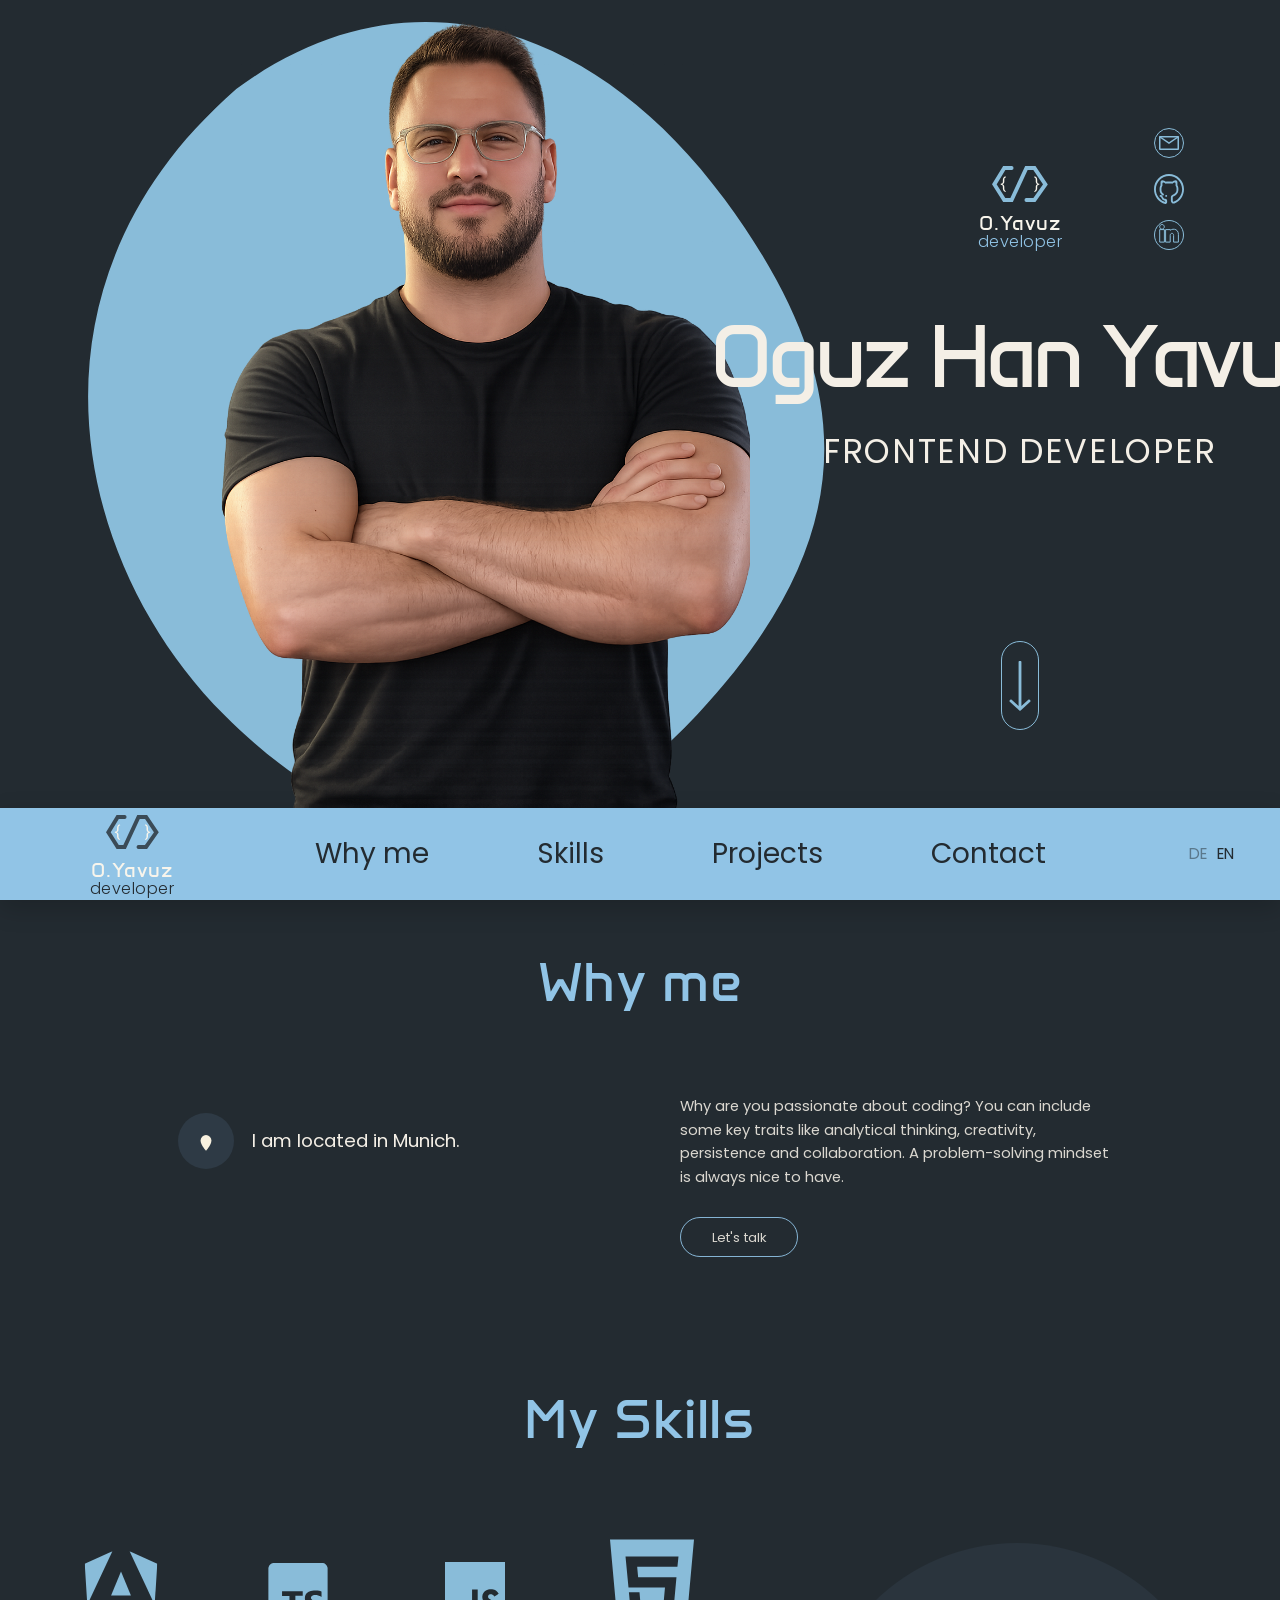
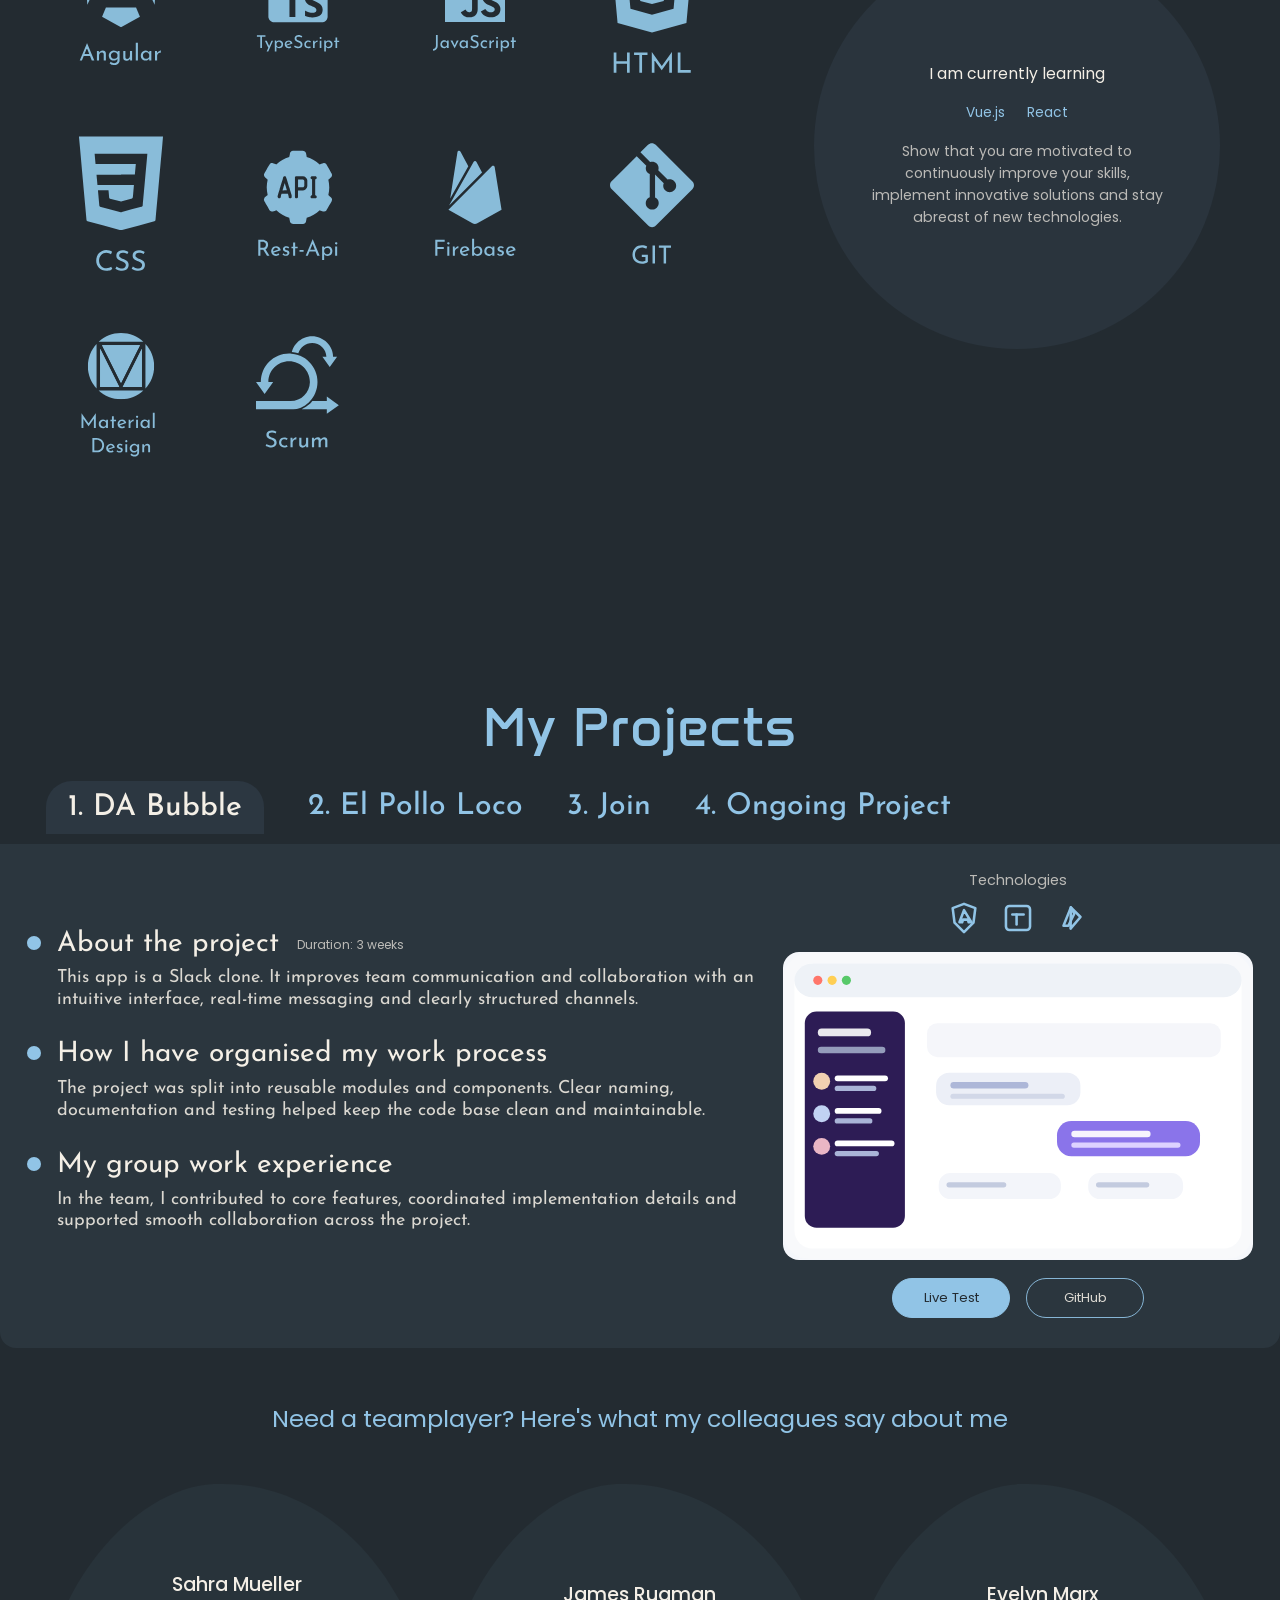
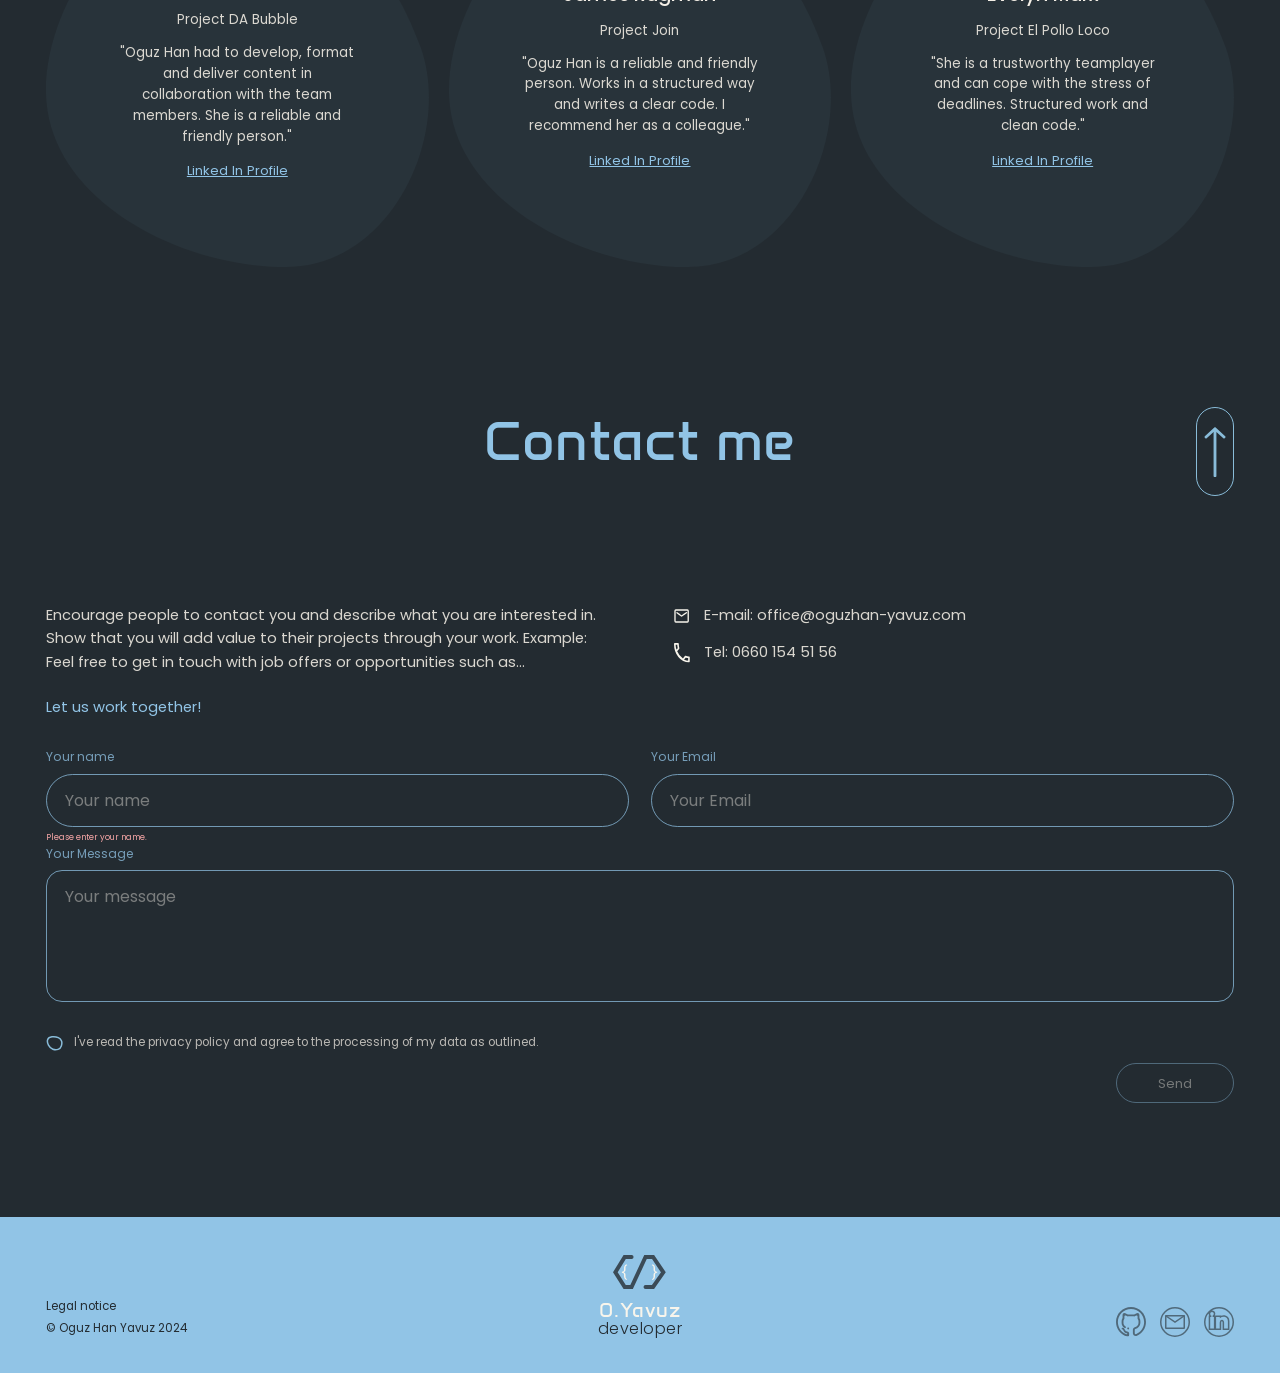
==== commit 3eafca33: "Design correction" ====
--- a/portfolio/index.html
+++ b/portfolio/index.html
@@ -49,7 +49,6 @@
             <section class="hero full-screen-section">
                 <div class="hero-inner section-shell">
                     <div class="hero-image-wrap">
-                        <img src="./assets/img/shape-profile.png" alt="" class="hero-shape" aria-hidden="true" />
                         <img src="./assets/img/profile.png" alt="Oguz Han Yavuz" class="hero-image" />
                     </div>
 
--- a/portfolio/style.css
+++ b/portfolio/style.css
@@ -193,27 +193,17 @@
     bottom: 0;
     width: 770px;
     height: 770px;
-    -webkit-mask: url("./assets/img/figma-assets/testimonials/shape-default.svg") center / contain no-repeat;
-    mask: url("./assets/img/figma-assets/testimonials/shape-hover.svg") center / contain no-repeat;
+    background: center / 100% 100% no-repeat url("./assets/img/figma-assets/testimonials/shape-default.svg");
+    transition: transform 240ms ease, background-image 240ms ease, filter 240ms ease;
     z-index: 0;
-    opacity: 0;
-    transition: transform 240ms ease, filter 240ms ease, opacity 240ms ease;
-}
-
-.hero-shape {
-    position: absolute;
-    left: -36px;
-    bottom: 0;
-    width: 770px;
-    max-width: none;
-    height: auto;
-    z-index: 1;
+    transform: rotate(-45deg);
+
 }
 
 .hero-image-wrap:hover::before {
-    transform: translateY(-6px) scale(1.02);
+    background-image: url("./assets/img/figma-assets/testimonials/shape-hover.svg");
+    transform: rotate(-45deg)translateY(-6px) scale(1.02);
     filter: brightness(1.03);
-    opacity: 1;
 }
 
 .hero-image {
@@ -223,9 +213,8 @@
     width: 570px;
     max-width: none;
     object-fit: contain;
-    z-index: 2;
-}
-
+    z-index: 1;
+}
 
 .hero-info {
     position: relative;
@@ -1169,16 +1158,18 @@
     }
 
     .hero-image-wrap::before {
-        content: none;
-    }
-
-    .hero-shape {
+        content: "";
         left: 0;
         bottom: 0;
         width: 100%;
         height: 100%;
-        object-fit: contain;
-        transform: none;
+        background: center / 100% 100% no-repeat url("./assets/img/figma-assets/testimonials/shape-default.svg");
+    }
+
+    .hero-image-wrap:hover::before {
+        background-image: url("./assets/img/figma-assets/testimonials/shape-hover.svg");
+        transform: translateY(-6px) scale(1.02);
+        filter: brightness(1.03);
     }
 
     .hero-image {
@@ -1186,10 +1177,6 @@
         left: 20px;
         top: -34px;
         bottom: 0;
-    }
-
-    .hero-image-wrap:hover .hero-shape {
-        transform: none;
     }
 
     .hero-brand {
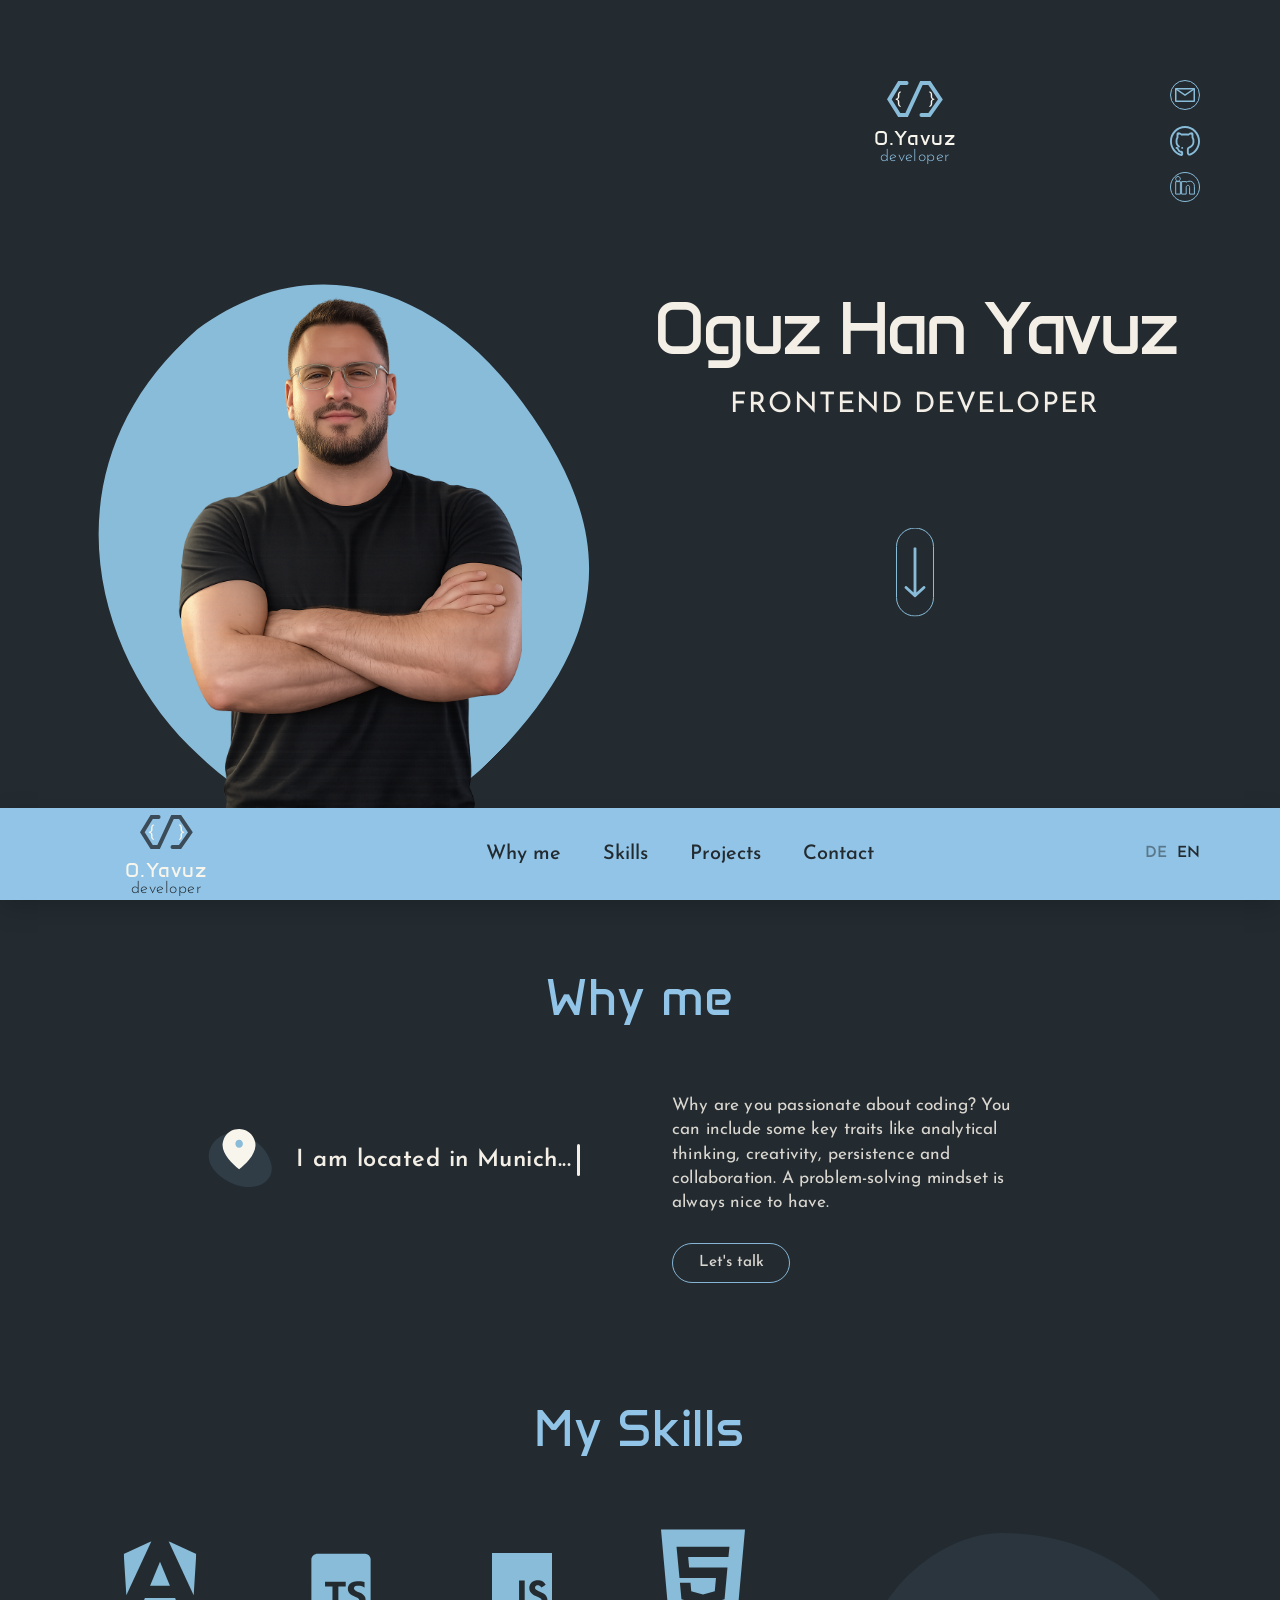
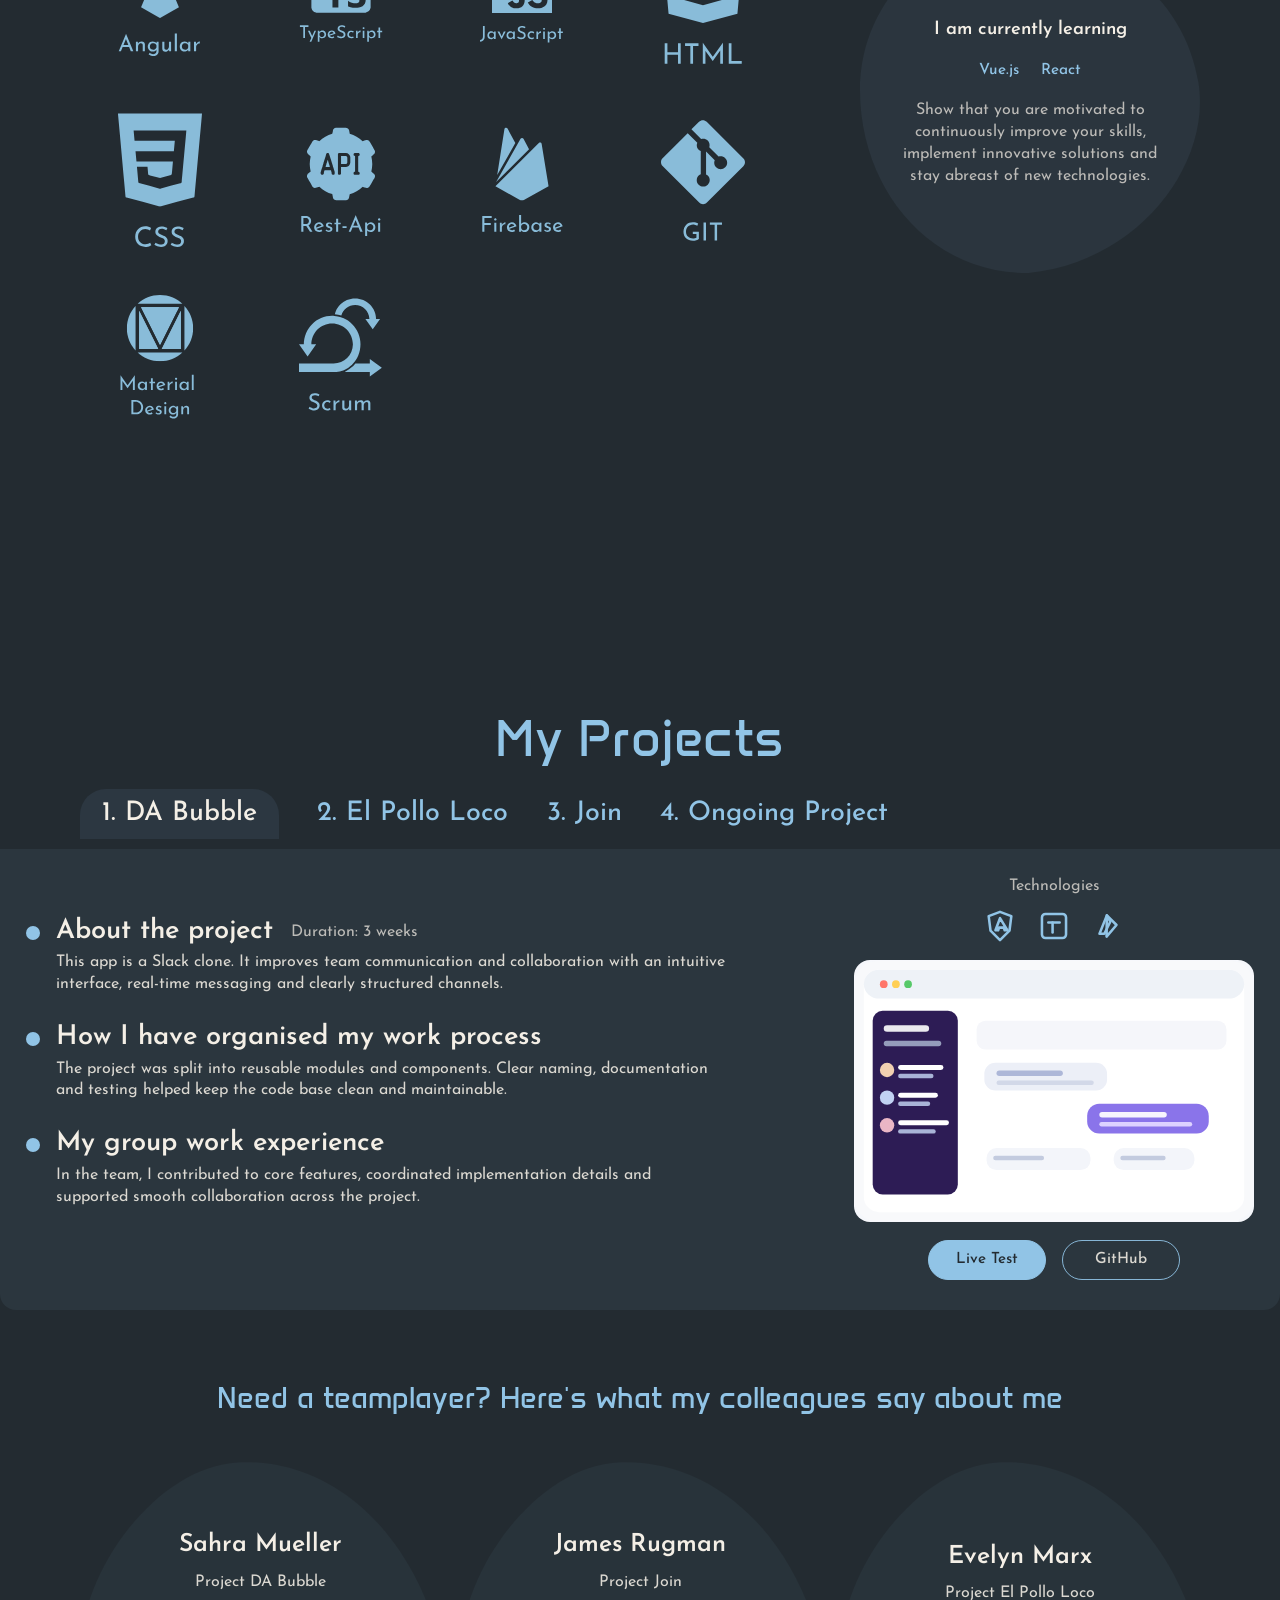
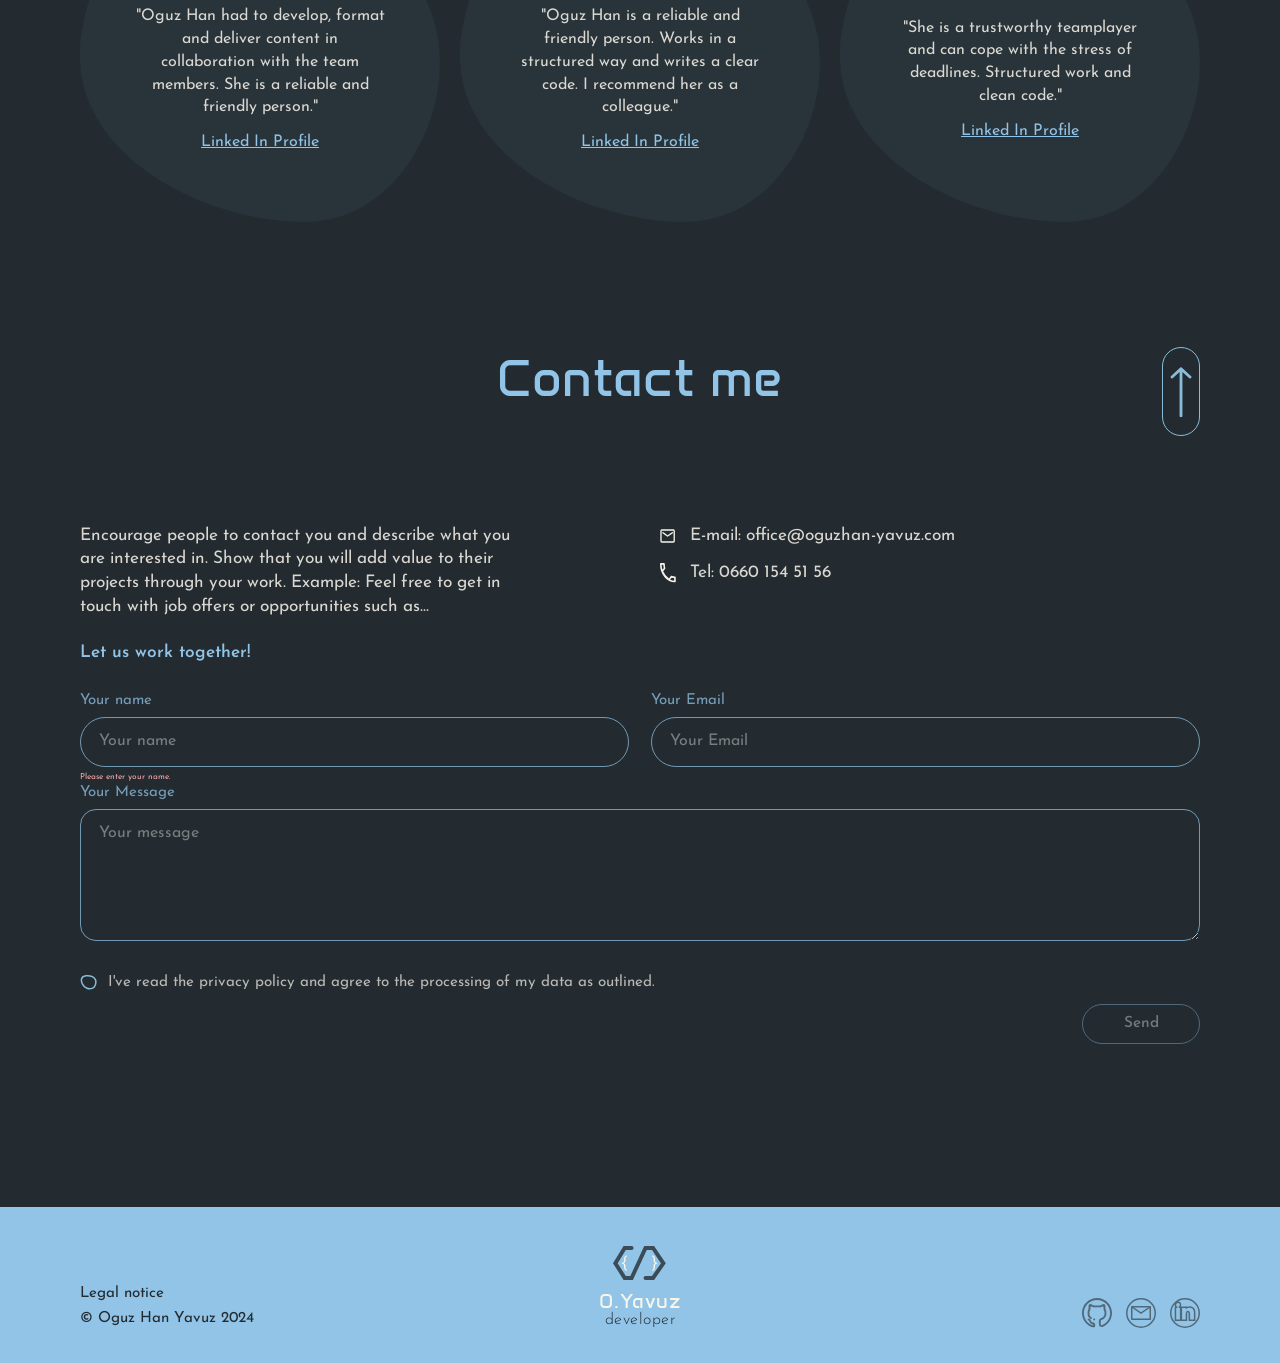
==== commit af3aedd7: "Updates" ====
--- a/portfolio/index.html
+++ b/portfolio/index.html
@@ -63,14 +63,16 @@
                             </div>
 
                             <aside class="hero-socials" aria-label="Social links">
-                                <a href="#" aria-label="Email">
+                                <a href="mailto:office@oguzhan-yavuz.com" aria-label="Email">
                                     <img src="./assets/img/Email button.svg" alt="" class="social-icon"
                                         aria-hidden="true" />
                                 </a>
-                                <a href="#" aria-label="GitHub">
+                                <a href="https://github.com/OguzHanYav" aria-label="GitHub" target="_blank"
+                                    rel="noopener noreferrer">
                                     <img src="./assets/img/github.svg" alt="" class="social-icon" aria-hidden="true" />
                                 </a>
-                                <a href="#" aria-label="LinkedIn">
+                                <a href="https://www.linkedin.com/in/oguz-han-yavuz-8a6a17158/" aria-label="LinkedIn"
+                                    target="_blank" rel="noopener noreferrer">
                                     <img src="./assets/img/in.svg" alt="" class="social-icon" aria-hidden="true" />
                                 </a>
                             </aside>
@@ -118,13 +120,15 @@
                     <h2 class="section-title" data-i18n="why.title">Why me</h2>
 
                     <div class="why-location">
-                        <div class="location-badge">
-                            <svg viewBox="0 0 24 24" aria-hidden="true">
-                                <path d="M12 21s-5-5.32-5-9.44A5 5 0 0 1 17 11.56C17 15.68 12 21 12 21Z" />
-                                <circle cx="12" cy="11" r="1.8" />
-                            </svg>
-                        </div>
-                        <p data-i18n="why.location">I am located in Munich.</p>
+                        <div class="why-highlight" id="why-highlight">
+                            <span class="why-highlight-icon-shell" aria-hidden="true">
+                                <img id="why-highlight-icon" class="why-highlight-icon"
+                                    src="./assets/img/figma-web/Group 60.svg" alt="" />
+                            </span>
+                            <div class="why-highlight-copy">
+                                <span id="why-highlight-text" class="why-highlight-text"></span>
+                            </div>
+                        </div>
                     </div>
 
                     <div class="why-copy">
@@ -353,16 +357,17 @@
                 </a>
 
                 <div class="footer-socials">
-
-                    <a href="#" aria-label="GitHub">
+                    <a href="https://github.com/OguzHanYav" aria-label="GitHub" target="_blank"
+                        rel="noopener noreferrer">
                         <img src="./assets/img/figma-web/Portfolio-sm/Property 1=dark.svg" alt="" class="social-icon"
                             aria-hidden="true" />
                     </a>
-                    <a href="#" aria-label="Email">
+                    <a href="mailto:office@oguzhan-yavuz.com" aria-label="Email">
                         <img src="./assets/img/figma-web/Portfolio-sm2/Property 1=dark.svg" alt="" class="social-icon"
                             aria-hidden="true" />
                     </a>
-                    <a href="#" aria-label="LinkedIn">
+                    <a href="https://www.linkedin.com/in/oguz-han-yavuz-8a6a17158/" aria-label="LinkedIn"
+                        target="_blank" rel="noopener noreferrer">
                         <img src="./assets/img/figma-web/Linkedin button.svg" alt="" class="social-icon"
                             aria-hidden="true" />
                     </a>
@@ -374,4 +379,4 @@
     <script src="./script.js"></script>
 </body>
 
-</html>+</html>
--- a/portfolio/style.css
+++ b/portfolio/style.css
@@ -11,23 +11,27 @@
     --border: rgba(145, 196, 230, 0.9);
     --line: rgba(145, 196, 230, 0.18);
     --font-display: "Anta", sans-serif;
-    --font-body: "Poppins", sans-serif;
+    --font-body: "Josefin Sans", sans-serif;
     --font-project: "Josefin Sans", sans-serif;
-    --frame-width: 1366px;
-    --mobile-width: 320px;
     --nav-height: 92px;
     --footer-height: 156px;
+    --container-max: 1280px;
+    --section-gutter: 48px;
 }
 
 html {
     scroll-behavior: smooth;
     scroll-padding-top: var(--nav-height);
+    width: 100%;
+    max-width: 100%;
+    overflow-x: hidden;
 }
 
 * {
     box-sizing: border-box;
     margin: 0;
     padding: 0;
+    min-width: 0;
 }
 
 body {
@@ -59,17 +63,19 @@
 
 .site-frame {
     background: var(--panel);
-    overflow-x: clip;
+    width: 100%;
+    max-width: 100%;
+    overflow-x: hidden;
     overflow-y: visible;
 }
 
 .section-shell {
-    width: min(calc(100% - 86px), 1188px);
+    width: min(calc(100% - var(--section-gutter) * 2), var(--container-max));
     margin: 0 auto;
 }
 
 .content-section {
-    padding: 54px 0 0;
+    padding: 72px 0 0;
 }
 
 .full-screen-section {
@@ -78,13 +84,13 @@
 
 .section-title {
     font-family: var(--font-display);
-    font-size: clamp(2.8rem, 4.4vw, 4.6rem);
+    font-size: clamp(2.35rem, 4vw, 4.6rem);
     font-weight: 400;
     line-height: 0.98;
     letter-spacing: 0.01em;
     color: var(--accent);
     text-align: center;
-    margin-bottom: 80px;
+    margin-bottom: clamp(32px, 5vw, 80px);
 }
 
 .primary-btn,
@@ -96,7 +102,10 @@
     min-height: 40px;
     padding: 9px 24px;
     border-radius: 999px;
-    font-size: 0.82rem;
+    font-family: var(--font-body);
+    font-size: 0.96rem;
+    font-weight: 500;
+    line-height: 1;
     transition: background-color 0.2s ease, transform 0.2s ease;
 }
 
@@ -144,9 +153,9 @@
 .brand-name {
     font-size: 20px;
     letter-spacing: 0.03em;
-    color: #F8F5EC;
+    color: #f8f5ec;
     font-weight: 400;
-    font-family: 'Anta';
+    font-family: "Anta", sans-serif;
 }
 
 .brand-role {
@@ -160,57 +169,55 @@
     display: none;
 }
 
+/* HERO */
+
 .hero {
     position: relative;
     display: flex;
     align-items: center;
     min-height: calc(100svh - var(--nav-height));
-    padding: 12px 0 0;
+    padding: 24px 0 0;
 }
 
 .hero-inner {
     position: relative;
-    min-height: calc(100svh - var(--nav-height) - 12px);
-    display: flex;
-    align-items: flex-end;
-    justify-content: space-between;
-    width: 85vw;
+    min-height: calc(100svh - var(--nav-height) - 24px);
+    display: grid;
+    grid-template-columns: minmax(320px, 0.95fr) minmax(420px, 1fr);
+    align-items: end;
+    gap: clamp(24px, 4vw, 72px);
 }
 
 .hero-image-wrap {
     position: relative;
     align-self: end;
-    flex: 0 0 760px;
-    min-height: 760px;
-    width: 760px;
+    width: min(100%, 760px);
+    aspect-ratio: 1 / 1;
     isolation: isolate;
+    margin-inline: auto;
 }
 
 .hero-image-wrap::before {
     content: "";
     position: absolute;
-    left: -36px;
-    bottom: 0;
-    width: 770px;
-    height: 770px;
+    inset: 0;
     background: center / 100% 100% no-repeat url("./assets/img/figma-assets/testimonials/shape-default.svg");
     transition: transform 240ms ease, background-image 240ms ease, filter 240ms ease;
     z-index: 0;
     transform: rotate(-45deg);
-
 }
 
 .hero-image-wrap:hover::before {
     background-image: url("./assets/img/figma-assets/testimonials/shape-hover.svg");
-    transform: rotate(-45deg)translateY(-6px) scale(1.02);
+    transform: rotate(-45deg) translateY(-6px) scale(1.02);
     filter: brightness(1.03);
 }
 
 .hero-image {
     position: absolute;
-    left: 84px;
+    left: 14%;
     bottom: 0;
-    width: 570px;
+    width: 72%;
     max-width: none;
     object-fit: contain;
     z-index: 1;
@@ -218,45 +225,40 @@
 
 .hero-info {
     position: relative;
-    flex: 1 1 auto;
-    max-width: 700px;
-    min-height: 760px;
+    min-height: clamp(420px, 62vw, 760px);
 }
 
 .hero-meta {
     position: absolute;
-    top: 80px;
+    top: clamp(32px, 5vw, 80px);
     left: 0;
     right: 0;
     display: grid;
     grid-template-columns: 1fr auto 1fr;
-    align-items: flex-end;
+    align-items: flex-start;
 }
 
 .hero-brand {
     color: var(--accent);
     grid-column: 2;
     justify-self: center;
-    transform: none;
 }
 
 .hero-copy {
     position: absolute;
-    top: 266px;
+    top: 50%;
     left: 0;
+    transform: translateY(-42%);
     display: flex;
     flex-direction: column;
     align-items: center;
     text-align: center;
     width: 100%;
-    max-width: none;
-    margin-left: 0;
-    padding-bottom: 0;
 }
 
 #hero-name {
     font-family: var(--font-display);
-    font-size: 88px;
+    font-size: clamp(3rem, 5.8vw, 5.8rem);
     font-weight: 400;
     line-height: 0.98;
     letter-spacing: -0.05em;
@@ -265,8 +267,8 @@
 }
 
 #hero-role {
-    margin-top: 28px;
-    font-size: clamp(2.1rem, 2.45vw, 2.85rem);
+    margin-top: 20px;
+    font-size: clamp(1.35rem, 2.2vw, 2.8rem);
     letter-spacing: 0.05em;
     color: var(--text);
     white-space: nowrap;
@@ -274,10 +276,13 @@
 
 .scroll-down,
 .scroll-up {
-    margin-top: 164px;
     display: inline-flex;
     align-items: center;
     justify-content: center;
+}
+
+.scroll-down {
+    margin-top: clamp(48px, 8vw, 164px);
 }
 
 .arrow-icon {
@@ -294,7 +299,6 @@
     flex-direction: column;
     gap: 16px;
     flex-shrink: 0;
-    margin-top: 0;
 }
 
 .hero-socials a,
@@ -312,6 +316,8 @@
     display: block;
     object-fit: contain;
 }
+
+/* NAV */
 
 .nav-strip {
     position: sticky;
@@ -329,13 +335,18 @@
     display: grid;
     grid-template-columns: 172px 1fr 92px;
     align-items: center;
+    gap: 20px;
 }
 
 .desktop-nav {
     display: flex;
     justify-content: center;
-    gap: 108px;
-    font-size: 28px;
+    flex-wrap: wrap;
+    gap: clamp(28px, 5vw, 108px);
+    font-family: var(--font-body);
+    font-size: clamp(1.2rem, 1.8vw, 1.75rem);
+    font-weight: 500;
+    line-height: 1;
 }
 
 .lang-switch {
@@ -348,73 +359,136 @@
     border: 0;
     background: transparent;
     color: rgba(35, 43, 49, 0.5);
+    font-family: var(--font-body);
     font-size: 0.96rem;
+    font-weight: 600;
+    line-height: 1;
 }
 
 .lang-btn.active {
     color: var(--panel);
 }
 
+/* WHY */
+
 .why-grid {
     display: grid;
-    grid-template-columns: 1fr 1fr;
-    gap: 80px;
+    grid-template-columns: minmax(280px, 1fr) minmax(320px, 1fr);
+    gap: clamp(32px, 5vw, 80px);
     align-items: start;
 }
 
 .why-grid .section-title {
     grid-column: 1 / -1;
-    margin-bottom: 0px;
+    margin-bottom: 0;
 }
 
 .why-location {
     display: flex;
     align-items: center;
+    margin-left: clamp(0px, 8vw, 132px);
+    margin-top: 24px;
+}
+
+.why-highlight {
+    display: flex;
+    align-items: center;
     gap: 18px;
-    margin-left: 132px;
-    margin-top: 24px;
-}
-
-.location-badge {
-    width: 56px;
-    height: 56px;
-    border-radius: 50%;
-    background: #2e3a45;
-    color: #f8f1df;
+    width: min(100%, 480px);
+    min-height: 96px;
+    padding: 18px 22px;
+}
+
+.why-highlight-icon-shell {
+    width: 74px;
+    min-width: 74px;
+    height: 64px;
+    display: grid;
+    place-items: center;
+}
+
+.why-highlight-icon {
+    width: 100%;
+    height: auto;
+    display: block;
+    object-fit: contain;
+    opacity: 0;
+    transform: translateY(12px) scale(0.88);
+    transform-origin: center;
+    transition: opacity 260ms ease, transform 260ms ease;
+}
+
+.why-highlight-icon.is-visible {
+    opacity: 1;
+    transform: translateY(0) scale(1);
+}
+
+.why-highlight-copy {
+    display: flex;
+    align-items: center;
+    min-width: 0;
+    flex: 1;
+    flex-wrap: nowrap;
+}
+
+.why-highlight-text {
+    min-height: 0;
     display: inline-flex;
     align-items: center;
-    justify-content: center;
-    flex-shrink: 0;
-}
-
-.location-badge svg {
-    width: 26px;
-    height: 26px;
-    fill: currentColor;
-}
-
-.why-location p {
-    font-size: 1.16rem;
+    font-family: var(--font-body);
+    font-size: clamp(1.35rem, 1.85vw, 1.95rem);
+    font-weight: 600;
+    line-height: 1.1;
+    letter-spacing: 0.02em;
     color: var(--text);
+    white-space: nowrap;
+}
+
+.why-highlight-text::after {
+    content: "";
+    width: 3px;
+    height: 1.35em;
+    margin-left: 6px;
+    flex: 0 0 3px;
+    border-radius: 999px;
+    background: var(--text);
+    animation: why-caret-blink 1s steps(2, end) infinite;
+}
+
+@keyframes why-caret-blink {
+    0%,
+    45% {
+        opacity: 1;
+    }
+
+    46%,
+    100% {
+        opacity: 0;
+    }
 }
 
 .why-copy {
-    max-width: 440px;
+    max-width: 352px;
     justify-self: start;
-    margin-top: 6px;
+    margin-top: 8px;
 }
 
 .why-copy p {
-    font-size: 0.92rem;
+    font-family: var(--font-body);
+    font-size: 1.08rem;
+    font-weight: 400;
     color: var(--muted);
     margin-bottom: 28px;
-    line-height: 1.6;
-}
+    line-height: 1.4;
+    letter-spacing: 0.01em;
+}
+
+/* SKILLS */
 
 .skills-layout {
     display: grid;
-    grid-template-columns: 1fr 420px;
-    gap: 88px;
+    grid-template-columns: minmax(0, 1fr) minmax(300px, 420px);
+    gap: clamp(32px, 6vw, 88px);
     align-items: start;
 }
 
@@ -423,7 +497,7 @@
 #contact {
     display: flex;
     align-items: center;
-    padding: 134px 0 54px;
+    padding: 120px 0 56px;
 }
 
 #projects {
@@ -448,17 +522,6 @@
     justify-content: flex-start;
 }
 
-#projects .section-title,
-#projects .project-tabs {
-    padding-inline: max(43px, calc((100% - 1188px) / 2));
-    margin-inline: auto;
-    width: 100%;
-}
-
-#projects .section-title {
-    margin-bottom: 18px;
-}
-
 .skills-grid {
     display: grid;
     grid-template-columns: repeat(4, minmax(90px, 1fr));
@@ -479,11 +542,13 @@
 }
 
 .learning-bubble {
+    position: relative;
+    isolation: isolate;
+    overflow: visible;
     width: 100%;
     aspect-ratio: 1;
     max-width: 406px;
     border-radius: 50%;
-    background: var(--panel-circle);
     display: flex;
     flex-direction: column;
     align-items: center;
@@ -491,10 +556,34 @@
     text-align: center;
     padding: 52px;
     margin-top: 16px;
+    justify-self: center;
+}
+
+.learning-bubble::before {
+    content: "";
+    position: absolute;
+    inset: 0;
+    background: center / 100% 100% no-repeat url("./assets/img/figma-assets/testimonials/Ellipse 25.svg");
+    transition: transform 240ms ease, background-image 240ms ease, filter 240ms ease;
+    z-index: -1;
+}
+
+.learning-bubble:hover::before {
+    background-image: url("./assets/img/figma-assets/testimonials/Ellipse 25-hover.svg");
+    transform: translateY(-6px) scale(1.02);
+    filter: brightness(1.03);
+}
+
+.learning-bubble > * {
+    position: relative;
+    z-index: 1;
 }
 
 .learning-title {
-    font-size: 0.98rem;
+    font-family: var(--font-body);
+    font-size: 1.15rem;
+    font-weight: 600;
+    line-height: 1.15;
     margin-bottom: 18px;
 }
 
@@ -503,34 +592,53 @@
     gap: 22px;
     margin-bottom: 18px;
     color: var(--accent);
+    flex-wrap: wrap;
+    justify-content: center;
 }
 
 .learning-pill {
-    font-size: 0.86rem;
+    font-family: var(--font-body);
+    font-size: 0.96rem;
+    font-weight: 500;
 }
 
 .learning-text {
-    font-size: 0.88rem;
+    max-width: 270px;
+    font-family: var(--font-body);
+    font-size: 1rem;
     color: var(--muted-soft);
-    line-height: 1.55;
+    line-height: 1.38;
 }
 
 .mobile-only-inline {
     display: none;
 }
 
+/* PROJECTS */
+
+#projects .section-title,
+#projects .project-tabs {
+    padding-inline: max(var(--section-gutter), calc((100% - var(--container-max)) / 2));
+    margin-inline: auto;
+    width: 100%;
+}
+
+#projects .section-title {
+    margin-bottom: 18px;
+}
+
 .project-tabs {
     display: flex;
-    gap: 44px;
+    gap: clamp(16px, 3vw, 44px);
     padding-top: 8px;
     padding-bottom: 10px;
     font-family: var(--font-project);
     font-weight: 500;
-    font-size: 30px;
+    font-size: clamp(1.1rem, 2.1vw, 1.9rem);
     line-height: 1.2;
-    letter-spacing: 0;
     color: var(--accent);
     max-width: none;
+    overflow-x: auto;
 }
 
 .project-tab {
@@ -538,6 +646,7 @@
     background: transparent;
     color: inherit;
     padding: 0;
+    white-space: nowrap;
 }
 
 .project-tab.active {
@@ -551,8 +660,8 @@
     background: var(--panel-soft);
     padding: 26px 26px 30px;
     display: grid;
-    grid-template-columns: minmax(0, 740px) minmax(0, 470px);
-    gap: 16px;
+    grid-template-columns: minmax(0, 1.2fr) minmax(320px, 470px);
+    gap: 24px;
     justify-content: center;
     align-items: center;
     border-radius: 0 0 16px 16px;
@@ -586,31 +695,32 @@
     display: flex;
     align-items: center;
     gap: 18px;
+    flex-wrap: wrap;
 }
 
 .project-item h3 {
-    font-family: var(--font-project);
-    font-size: 28px;
-    font-weight: 400;
-    line-height: 1.2;
-    letter-spacing: 0;
+    font-family: var(--font-body);
+    font-size: clamp(1.7rem, 2vw, 2.15rem);
+    font-weight: 600;
+    line-height: 1.06;
     color: var(--text);
 }
 
 .project-duration {
-    font-size: 0.76rem;
+    font-family: var(--font-body);
+    font-size: 1rem;
+    line-height: 1;
     color: var(--muted-soft);
 }
 
 .project-item p {
     margin-top: 6px;
-    font-family: var(--font-project);
-    font-size: 18px;
+    font-family: var(--font-body);
+    font-size: clamp(1rem, 1.15vw, 1.18rem);
     font-weight: 400;
     color: var(--muted);
-    max-width: 720px;
-    line-height: 1.2;
-    letter-spacing: 0;
+    max-width: 670px;
+    line-height: 1.36;
 }
 
 .project-preview {
@@ -631,13 +741,16 @@
 
 .project-preview-label,
 .project-meta-line {
-    font-size: 0.9rem;
+    font-family: var(--font-body);
+    font-size: 1rem;
     color: var(--muted-soft);
 }
 
 .tech-row {
     display: flex;
     gap: 14px;
+    flex-wrap: wrap;
+    justify-content: center;
 }
 
 .tech-badge {
@@ -673,13 +786,21 @@
     display: flex;
     gap: 16px;
     margin-top: 18px;
-}
+    flex-wrap: wrap;
+    justify-content: center;
+}
+
+/* TESTIMONIALS */
 
 .team-title {
-    font-size: 1.48rem;
+    max-width: 900px;
+    margin: 0 auto 36px;
+    font-family: var(--font-display);
+    font-size: clamp(1.35rem, 2.3vw, 1.9rem);
+    font-weight: 400;
+    line-height: 1.14;
     color: var(--accent);
     text-align: center;
-    margin-bottom: 36px;
 }
 
 .testimonials {
@@ -694,6 +815,7 @@
     border-radius: 0;
     aspect-ratio: 580 / 616;
     padding: 50px 38px;
+    font-family: var(--font-body);
     text-align: center;
     display: flex;
     flex-direction: column;
@@ -721,33 +843,42 @@
 .testimonial-card>* {
     position: relative;
     z-index: 1;
-    max-width: 238px;
+    max-width: 252px;
 }
 
 .testimonial-card h3 {
-    font-size: 1.2rem;
-    font-weight: 500;
+    font-family: var(--font-body);
+    font-size: clamp(1.55rem, 1.9vw, 2rem);
+    font-weight: 600;
+    line-height: 1.06;
 }
 
 .testimonial-role {
     margin-top: 4px;
-    font-size: 0.84rem;
+    font-family: var(--font-body);
+    font-size: 1rem;
+    line-height: 1.15;
     color: var(--accent);
 }
 
 .testimonial-card p {
     margin-top: 12px;
-    font-size: 0.84rem;
+    font-family: var(--font-body);
+    font-size: 1rem;
     color: var(--muted);
-    line-height: 1.55;
+    line-height: 1.42;
 }
 
 .testimonial-card a {
     margin-top: 14px;
-    font-size: 0.82rem;
+    font-family: var(--font-body);
+    font-size: 1rem;
+    line-height: 1.2;
     text-decoration: underline;
     color: var(--accent);
 }
+
+/* CONTACT */
 
 .contact-section {
     padding-bottom: 28px;
@@ -767,20 +898,31 @@
 
 .contact-grid {
     display: grid;
-    grid-template-columns: 1fr 1fr;
-    gap: 64px;
+    grid-template-columns: minmax(0, 1fr) minmax(280px, 1fr);
+    gap: 52px;
     margin-bottom: 28px;
 }
 
 .contact-copy,
 .contact-info {
-    font-size: 0.92rem;
+    font-family: var(--font-body);
+    font-size: 1.08rem;
     color: var(--muted);
-    line-height: 1.6;
+    line-height: 1.38;
+}
+
+.contact-copy {
+    max-width: 430px;
+}
+
+.contact-info {
+    max-width: 360px;
 }
 
 .contact-cta {
     margin-top: 22px;
+    font-family: var(--font-body);
+    font-weight: 600;
     color: var(--accent);
 }
 
@@ -789,6 +931,7 @@
     align-items: center;
     gap: 12px;
     margin-bottom: 14px;
+    flex-wrap: wrap;
 }
 
 .contact-icon {
@@ -819,7 +962,9 @@
 
 .field-label {
     margin-bottom: 8px;
-    font-size: 0.76rem;
+    font-family: var(--font-body);
+    font-size: 0.94rem;
+    line-height: 1.1;
     color: rgba(145, 196, 230, 0.75);
 }
 
@@ -830,13 +975,16 @@
     background: transparent;
     border-radius: 999px;
     padding: 14px 18px;
+    font-family: var(--font-body);
+    font-size: 1rem;
+    line-height: 1.2;
     color: var(--text);
     outline: none;
 }
 
 textarea {
     min-height: 132px;
-    resize: none;
+    resize: vertical;
     border-radius: 16px;
 }
 
@@ -850,8 +998,10 @@
     align-items: flex-start;
     gap: 10px;
     margin-top: 14px;
-    font-size: 0.74rem;
+    font-family: var(--font-body);
+    font-size: 0.95rem;
     color: var(--muted-soft);
+    line-height: 1.35;
 }
 
 .checkbox-row input {
@@ -910,22 +1060,28 @@
     color: var(--accent);
 }
 
+/* FOOTER */
+
 .site-footer {
     background: var(--accent);
     color: var(--panel);
     min-height: var(--footer-height);
     display: flex;
     align-items: center;
+    margin-top: 48px;
 }
 
 .footer-inner {
     display: grid;
     grid-template-columns: 1fr auto 1fr;
     align-items: end;
+    gap: 20px;
 }
 
 .footer-copy {
-    font-size: 0.72rem;
+    font-family: var(--font-body);
+    font-size: 0.95rem;
+    line-height: 1.25;
 }
 
 .footer-copy a {
@@ -947,6 +1103,8 @@
     color: var(--panel);
     border-color: rgba(35, 43, 49, 0.55);
 }
+
+/* LEGAL */
 
 .legal-main {
     padding: 26px 0 0;
@@ -989,19 +1147,93 @@
     list-style-position: inside;
 }
 
-@media (max-width: 760px) {
+/* LARGE DESKTOP ~1900px */
+
+@media (min-width: 1680px) {
+    :root {
+        --container-max: 1440px;
+        --section-gutter: 56px;
+    }
+
+    .hero-inner {
+        grid-template-columns: minmax(520px, 760px) minmax(520px, 1fr);
+        gap: 84px;
+    }
+
+    #hero-name {
+        font-size: 6.2rem;
+    }
+
+    #hero-role {
+        font-size: 3rem;
+    }
+
+    .desktop-nav {
+        gap: 96px;
+        font-size: 1.9rem;
+    }
+
+    .skills-layout {
+        grid-template-columns: minmax(0, 1fr) 440px;
+    }
+
+    .project-panel {
+        grid-template-columns: minmax(0, 760px) minmax(360px, 500px);
+    }
+}
+
+/* LAPTOP ~1200px */
+
+@media (max-width: 1280px) {
+    :root {
+        --container-max: 1120px;
+        --section-gutter: 32px;
+    }
+
+    .hero-inner {
+        grid-template-columns: minmax(300px, 0.9fr) minmax(360px, 1fr);
+        gap: 36px;
+    }
+
+    .hero-meta {
+        top: 32px;
+    }
+
+    .desktop-nav {
+        gap: 42px;
+        font-size: 1.25rem;
+    }
+
+    .skills-layout {
+        grid-template-columns: minmax(0, 1fr) 340px;
+    }
+
+    .skills-grid {
+        gap: 28px 20px;
+    }
+
+    .learning-bubble {
+        padding: 40px;
+    }
+
+    .project-panel {
+        grid-template-columns: minmax(0, 1fr) minmax(300px, 400px);
+    }
+
+    .contact-grid {
+        gap: 36px;
+    }
+}
+
+/* TABLET */
+
+@media (max-width: 991px) {
     html {
         scroll-padding-top: 52px;
     }
 
-    .site-frame {
-        width: 100%;
-        max-width: none;
-        margin: 0;
-    }
-
-    .section-shell {
-        width: min(calc(100% - 28px), 640px);
+    :root {
+        --section-gutter: 24px;
     }
 
     .mobile-header {
@@ -1067,15 +1299,16 @@
     .mobile-menu {
         position: fixed;
         top: 52px;
-        right: 14px;
-        width: 154px;
-        height: 154px;
+        right: 16px;
+        width: 220px;
+        min-height: 220px;
         border-radius: 50%;
         background: var(--accent);
         z-index: 60;
         display: none;
         align-items: center;
         justify-content: center;
+        padding: 22px;
     }
 
     .mobile-menu.open {
@@ -1086,9 +1319,10 @@
         display: flex;
         flex-direction: column;
         align-items: center;
-        gap: 10px;
+        gap: 12px;
         color: var(--panel);
-        font-size: 0.92rem;
+        font-size: 1rem;
+        text-align: center;
     }
 
     .mobile-lang {
@@ -1103,21 +1337,25 @@
     }
 
     .content-section {
-        padding-top: 26px;
+        padding-top: 40px;
     }
 
     .hero {
         min-height: calc(100svh - 52px);
-        padding: 10px 0 0;
+        padding: 16px 0 0;
     }
 
     .hero-inner {
-        min-height: calc(100svh - 62px);
-        flex-direction: column;
+        min-height: auto;
+        grid-template-columns: 1fr;
         align-items: center;
-        justify-content: flex-start;
-        gap: 8px;
-        width: 100%;
+        justify-items: center;
+        gap: 20px;
+    }
+
+    .hero-image-wrap {
+        width: min(420px, 72vw);
+        margin: 0 auto;
     }
 
     .hero-info {
@@ -1126,93 +1364,51 @@
         padding-top: 0;
         padding-bottom: 0;
         position: static;
-        display: block;
-        flex: 0 0 auto;
     }
 
     .hero-meta {
         position: static;
         display: block;
+    }
+
+    .hero-brand {
+        display: none;
+    }
+
+    .hero-copy {
+        position: static;
+        transform: none;
+        max-width: 100%;
+        margin-left: 0;
+        padding-bottom: 0;
+    }
+
+    #hero-name {
+        font-size: clamp(2.8rem, 8vw, 4.4rem);
+        white-space: normal;
+    }
+
+    #hero-role {
+        margin-top: 8px;
+        font-size: clamp(1.15rem, 3vw, 1.6rem);
+        white-space: normal;
+    }
+
+    .scroll-down {
+        margin-top: 24px;
     }
 
     #skills,
     #projects,
     #contact {
         min-height: auto;
-        padding: 26px 0;
+        padding: 40px 0;
     }
 
     #skills>.section-shell,
     #projects>.section-shell,
     #contact>.section-shell {
         min-height: auto;
-    }
-
-    .hero-image-wrap {
-        flex: 0 0 auto;
-        align-self: center;
-        min-height: 0;
-        width: 228px;
-        height: 228px;
-        margin: 0 auto;
-    }
-
-    .hero-image-wrap::before {
-        content: "";
-        left: 0;
-        bottom: 0;
-        width: 100%;
-        height: 100%;
-        background: center / 100% 100% no-repeat url("./assets/img/figma-assets/testimonials/shape-default.svg");
-    }
-
-    .hero-image-wrap:hover::before {
-        background-image: url("./assets/img/figma-assets/testimonials/shape-hover.svg");
-        transform: translateY(-6px) scale(1.02);
-        filter: brightness(1.03);
-    }
-
-    .hero-image {
-        width: 176px;
-        left: 20px;
-        top: -34px;
-        bottom: 0;
-    }
-
-    .hero-brand {
-        display: none;
-    }
-
-    .hero-copy {
-        position: static;
-        max-width: 100%;
-        margin-left: 0;
-        padding-bottom: 0;
-    }
-
-    #hero-name {
-        font-size: 2rem;
-        line-height: 1.05;
-        white-space: normal;
-    }
-
-    #hero-role {
-        margin-top: 4px;
-        font-size: 0.92rem;
-        letter-spacing: 0.04em;
-        white-space: normal;
-    }
-
-    .scroll-down {
-        width: 30px;
-        height: 54px;
-        margin-top: 14px;
-        font-size: 1.3rem;
-    }
-
-    .section-title {
-        font-size: clamp(2rem, 10vw, 2.55rem);
-        margin-bottom: 26px;
     }
 
     .why-grid,
@@ -1232,11 +1428,341 @@
         justify-content: center;
     }
 
-    .why-location p {
-        font-size: 0.92rem;
+    .why-highlight {
+        width: min(100%, 560px);
     }
 
     .why-copy {
+        justify-self: center;
+        text-align: center;
+    }
+
+    .skills-grid {
+        grid-template-columns: repeat(4, minmax(72px, 1fr));
+        gap: 18px 14px;
+    }
+
+    .skill-icon-image {
+        width: 58px;
+    }
+
+    .learning-bubble {
+        max-width: 420px;
+        aspect-ratio: auto;
+        border-radius: 32px;
+        padding: 28px;
+        margin-top: 8px;
+    }
+
+    .project-tabs {
+        gap: 12px;
+        padding-top: 10px;
+        padding-bottom: 12px;
+        font-size: 1rem;
+        white-space: nowrap;
+    }
+
+    .project-tab.active {
+        border-radius: 14px 14px 0 0;
+        padding: 6px 12px 5px;
+    }
+
+    .project-panel {
+        padding: 18px 16px 22px;
+        border-radius: 0 0 12px 12px;
+    }
+
+    .project-mobile-head {
+        display: block;
+        order: 1;
+    }
+
+    .project-mobile-head h3 {
+        font-family: var(--font-display);
+        font-weight: 400;
+        color: var(--accent);
+        margin-bottom: 6px;
+    }
+
+    .project-preview {
+        order: 2;
+    }
+
+    .project-copy {
+        order: 3;
+        padding-top: 4px;
+    }
+
+    .project-preview-head {
+        display: none;
+    }
+
+    .project-item {
+        margin-bottom: 18px;
+    }
+
+    .project-item p {
+        font-size: 0.95rem;
+    }
+
+    .project-duration {
+        display: none;
+    }
+
+    .testimonials {
+        grid-template-columns: repeat(2, minmax(0, 1fr));
+    }
+
+    .testimonial-card {
+        aspect-ratio: auto;
+        min-height: 320px;
+        padding: 34px 24px;
+    }
+
+    .testimonial-card>* {
+        max-width: 170px;
+    }
+
+    .contact-title-row {
+        margin-bottom: 28px;
+    }
+
+    .scroll-up {
+        position: static;
+        width: 24px;
+        height: 42px;
+        margin: 24px auto 0;
+    }
+
+    .contact-copy,
+    .contact-info {
+        font-size: 0.86rem;
+    }
+
+    .contact-grid {
+        margin-bottom: 18px;
+    }
+
+    .contact-info {
+        order: -1;
+    }
+
+    .form-actions {
+        justify-content: center;
+    }
+
+    .footer-inner {
+        grid-template-columns: 1fr;
+        gap: 10px;
+        text-align: center;
+    }
+
+    .footer-copy,
+    .footer-socials {
+        justify-self: center;
+    }
+
+    .legal-nav {
+        display: none;
+    }
+
+    .legal-main {
+        padding-top: 8px;
+    }
+
+    .legal-content {
+        width: min(calc(100% - 48px), 640px);
+        padding-bottom: 28px;
+    }
+
+    .legal-back {
+        display: inline-block;
+        margin-bottom: 10px;
+        color: var(--muted);
+    }
+}
+
+/* MOBILE */
+
+@media (max-width: 767px) {
+    :root {
+        --section-gutter: 14px;
+    }
+
+    html,
+    body,
+    .site-frame {
+        width: 100%;
+        max-width: 100%;
+        overflow-x: hidden;
+    }
+
+    .section-shell {
+        width: min(calc(100% - 28px), 640px);
+    }
+
+    .content-section {
+        padding-top: 20px;
+    }
+
+    .hero {
+        min-height: auto;
+        padding: 8px 0 0;
+    }
+
+    .hero-inner {
+        min-height: auto;
+        grid-template-columns: 1fr;
+        align-items: center;
+        justify-items: center;
+        gap: 10px;
+        width: 100%;
+    }
+
+    .hero-image-wrap {
+        position: relative;
+        width: min(311px, 100%);
+        aspect-ratio: 311 / 326;
+        height: auto;
+        margin: 0 auto;
+        overflow: hidden;
+        isolation: isolate;
+    }
+
+    .hero-image-wrap::before {
+        content: "";
+        position: absolute;
+        inset: 0;
+        background: center / 100% 100% no-repeat url("./assets/img/figma-assets/testimonials/shape-default.svg");
+        transform: none;
+        transition: none;
+        z-index: 0;
+    }
+
+    .hero-image-wrap:hover::before {
+        background: center / 100% 100% no-repeat url("./assets/img/figma-assets/testimonials/shape-default.svg");
+        transform: none;
+        filter: none;
+    }
+
+    .hero-image {
+        position: absolute;
+        width: 85.85%;
+        left: 7.07%;
+        top: 0;
+        height: auto;
+        max-width: none;
+        object-fit: contain;
+        z-index: 1;
+    }
+
+    .hero-info {
+        width: 100%;
+        min-height: auto;
+        padding-top: 0;
+        padding-bottom: 0;
+        position: static;
+    }
+
+    .hero-meta {
+        position: static;
+        display: block;
+    }
+
+    .hero-brand,
+    .hero-socials,
+    .nav-strip {
+        display: none;
+    }
+
+    .hero-copy {
+        position: static;
+        transform: none;
+        display: flex;
+        flex-direction: column;
+        align-items: center;
+        text-align: center;
+        width: 100%;
+        margin-top: 0;
+        gap: 0;
+        padding-bottom: 0;
+    }
+
+    #hero-name {
+        font-family: "Anta", sans-serif;
+        font-weight: 400;
+        font-size: 40px;
+        line-height: 120%;
+        letter-spacing: 0;
+        text-align: center;
+        white-space: nowrap;
+    }
+
+    #hero-role {
+        margin-top: 6px;
+        font-family: "Josefin Sans", sans-serif;
+        font-weight: 400;
+        font-size: 24px;
+        line-height: 120%;
+        letter-spacing: 0;
+        text-align: center;
+        white-space: nowrap;
+    }
+
+    .scroll-down {
+        width: 30px;
+        height: 54px;
+        margin-top: 14px;
+    }
+
+    #why-me.content-section {
+        padding-top: 0;
+        margin-top: 16px;
+    }
+
+    .section-title {
+        font-size: clamp(2rem, 10vw, 2.55rem);
+        margin-bottom: 26px;
+    }
+
+    .why-grid,
+    .skills-layout,
+    .contact-grid,
+    .form-row,
+    .project-panel {
+        grid-template-columns: 1fr;
+    }
+
+    .why-grid .section-title {
+        margin-bottom: 0;
+    }
+
+    .why-location {
+        margin-left: 0;
+        justify-content: center;
+    }
+
+    .why-highlight {
+        width: 100%;
+        min-height: 88px;
+        padding: 14px 16px;
+        gap: 14px;
+        border-radius: 24px;
+    }
+
+    .why-highlight-icon-shell {
+        width: 60px;
+        min-width: 60px;
+        height: 52px;
+    }
+
+    .why-highlight-text {
+        font-size: 0.94rem;
+        line-height: 1.45;
+    }
+
+    .why-copy {
+        justify-self: center;
         text-align: center;
     }
 
@@ -1260,12 +1786,10 @@
 
     .learning-bubble {
         max-width: none;
-        aspect-ratio: auto;
-        border-radius: 0;
-        background: transparent;
+        border-radius: 24px;
         align-items: stretch;
         text-align: left;
-        padding: 0;
+        padding: 18px;
     }
 
     .learning-title {
@@ -1276,8 +1800,8 @@
     }
 
     .learning-icons {
-        justify-content: flex-end;
-        margin-bottom: 8px;
+        justify-content: center;
+        margin-bottom: 10px;
         order: 2;
     }
 
@@ -1297,19 +1821,17 @@
         gap: 12px;
         padding-top: 10px;
         padding-bottom: 12px;
-        font-size: 0.94rem;
-        overflow-x: auto;
+        font-size: 1rem;
         white-space: nowrap;
     }
 
     .project-tab.active {
         border-radius: 14px 14px 0 0;
-        padding: 5px 10px 4px;
+        padding: 6px 12px 5px;
     }
 
     .project-panel {
         padding: 14px 12px 18px;
-        border-radius: 0 0 12px 12px;
     }
 
     .project-mobile-head {
@@ -1317,13 +1839,6 @@
         order: 1;
     }
 
-    .project-mobile-head h3 {
-        font-family: var(--font-display);
-        font-weight: 400;
-        color: var(--accent);
-        margin-bottom: 6px;
-    }
-
     .project-preview {
         order: 2;
     }
@@ -1337,10 +1852,6 @@
         display: none;
     }
 
-    .project-item {
-        margin-bottom: 16px;
-    }
-
     .project-item h3 {
         font-size: 1rem;
     }
@@ -1352,14 +1863,6 @@
 
     .project-heading-row {
         display: block;
-    }
-
-    .project-duration {
-        display: none;
-    }
-
-    .project-actions {
-        justify-content: center;
     }
 
     .project-actions .primary-btn,
@@ -1385,11 +1888,12 @@
 
     .testimonial-card {
         min-width: 214px;
+        min-height: auto;
         padding: 34px 24px;
         scroll-snap-align: start;
     }
 
-    .testimonial-card>* {
+    .testimonial-card > * {
         max-width: 150px;
     }
 
@@ -1407,18 +1911,6 @@
         padding-bottom: 26px;
     }
 
-    .contact-title-row {
-        margin-bottom: 20px;
-    }
-
-    .scroll-up {
-        position: static;
-        width: 24px;
-        height: 42px;
-        font-size: 1rem;
-        margin: 24px auto 0;
-    }
-
     .contact-copy,
     .contact-info {
         font-size: 0.82rem;
@@ -1430,14 +1922,6 @@
         flex-basis: 18px;
     }
 
-    .contact-grid {
-        margin-bottom: 12px;
-    }
-
-    .contact-info {
-        order: -1;
-    }
-
     .field-label {
         display: none;
     }
@@ -1478,23 +1962,8 @@
         justify-self: center;
     }
 
-    .legal-nav {
-        display: none;
-    }
-
-    .legal-main {
-        padding-top: 8px;
-    }
-
     .legal-content {
-        width: min(calc(100% - 28px), 276px);
-        padding-bottom: 28px;
-    }
-
-    .legal-back {
-        display: inline-block;
-        margin-bottom: 10px;
-        color: var(--muted);
+        width: min(calc(100% - 28px), 320px);
     }
 
     .legal-title {
@@ -1516,4 +1985,106 @@
         font-size: 0.54rem;
         line-height: 1.45;
     }
-}+}
+
+/* SMALL MOBILE ~390px bis 320px */
+
+@media (max-width: 390px) {
+    html,
+    body,
+    .site-frame {
+        overflow-x: hidden;
+        max-width: 100%;
+    }
+
+    .section-shell {
+        width: calc(100% - 20px);
+    }
+
+    .hero-image-wrap {
+        width: min(311px, 100%);
+        height: 326px;
+        margin: 0 auto;
+        overflow: hidden;
+        transform: none;
+    }
+
+    .hero-image-wrap::before {
+        inset: 0;
+        width: 100%;
+        height: 326px;
+        top: 0;
+        left: 0;
+        transform: none;
+        transition: none;
+    }
+
+    .hero-image-wrap:hover::before {
+        background: center / 100% 100% no-repeat url("./assets/img/figma-assets/testimonials/shape-default.svg");
+        transform: none;
+        filter: none;
+    }
+
+    .hero-image {
+        width: 267px;
+        height: 370px;
+        left: 50%;
+        top: 0;
+        transform: translateX(-50%);
+    }
+
+    #hero-name {
+        font-size: 34px;
+        line-height: 120%;
+        white-space: nowrap;
+    }
+
+    #hero-role {
+        font-size: 18px;
+        line-height: 120%;
+        white-space: nowrap;
+    }
+
+    .scroll-down {
+        margin-top: 10px;
+    }
+
+    #why-me.content-section {
+        padding-top: 0;
+        margin-top: 10px;
+    }
+
+    .why-highlight {
+        padding: 14px;
+    }
+
+    .why-highlight-icon-shell {
+        width: 56px;
+        min-width: 56px;
+    }
+
+    .why-highlight-text {
+        font-size: 0.88rem;
+    }
+
+    .skills-grid {
+        gap: 12px 8px;
+    }
+
+    .skill-icon-image {
+        width: 48px;
+    }
+
+    .mobile-menu {
+        width: 190px;
+        min-height: 190px;
+    }
+
+    .testimonial-card {
+        min-width: 190px;
+    }
+
+    .project-tab.active {
+        padding: 5px 9px 4px;
+    }
+}
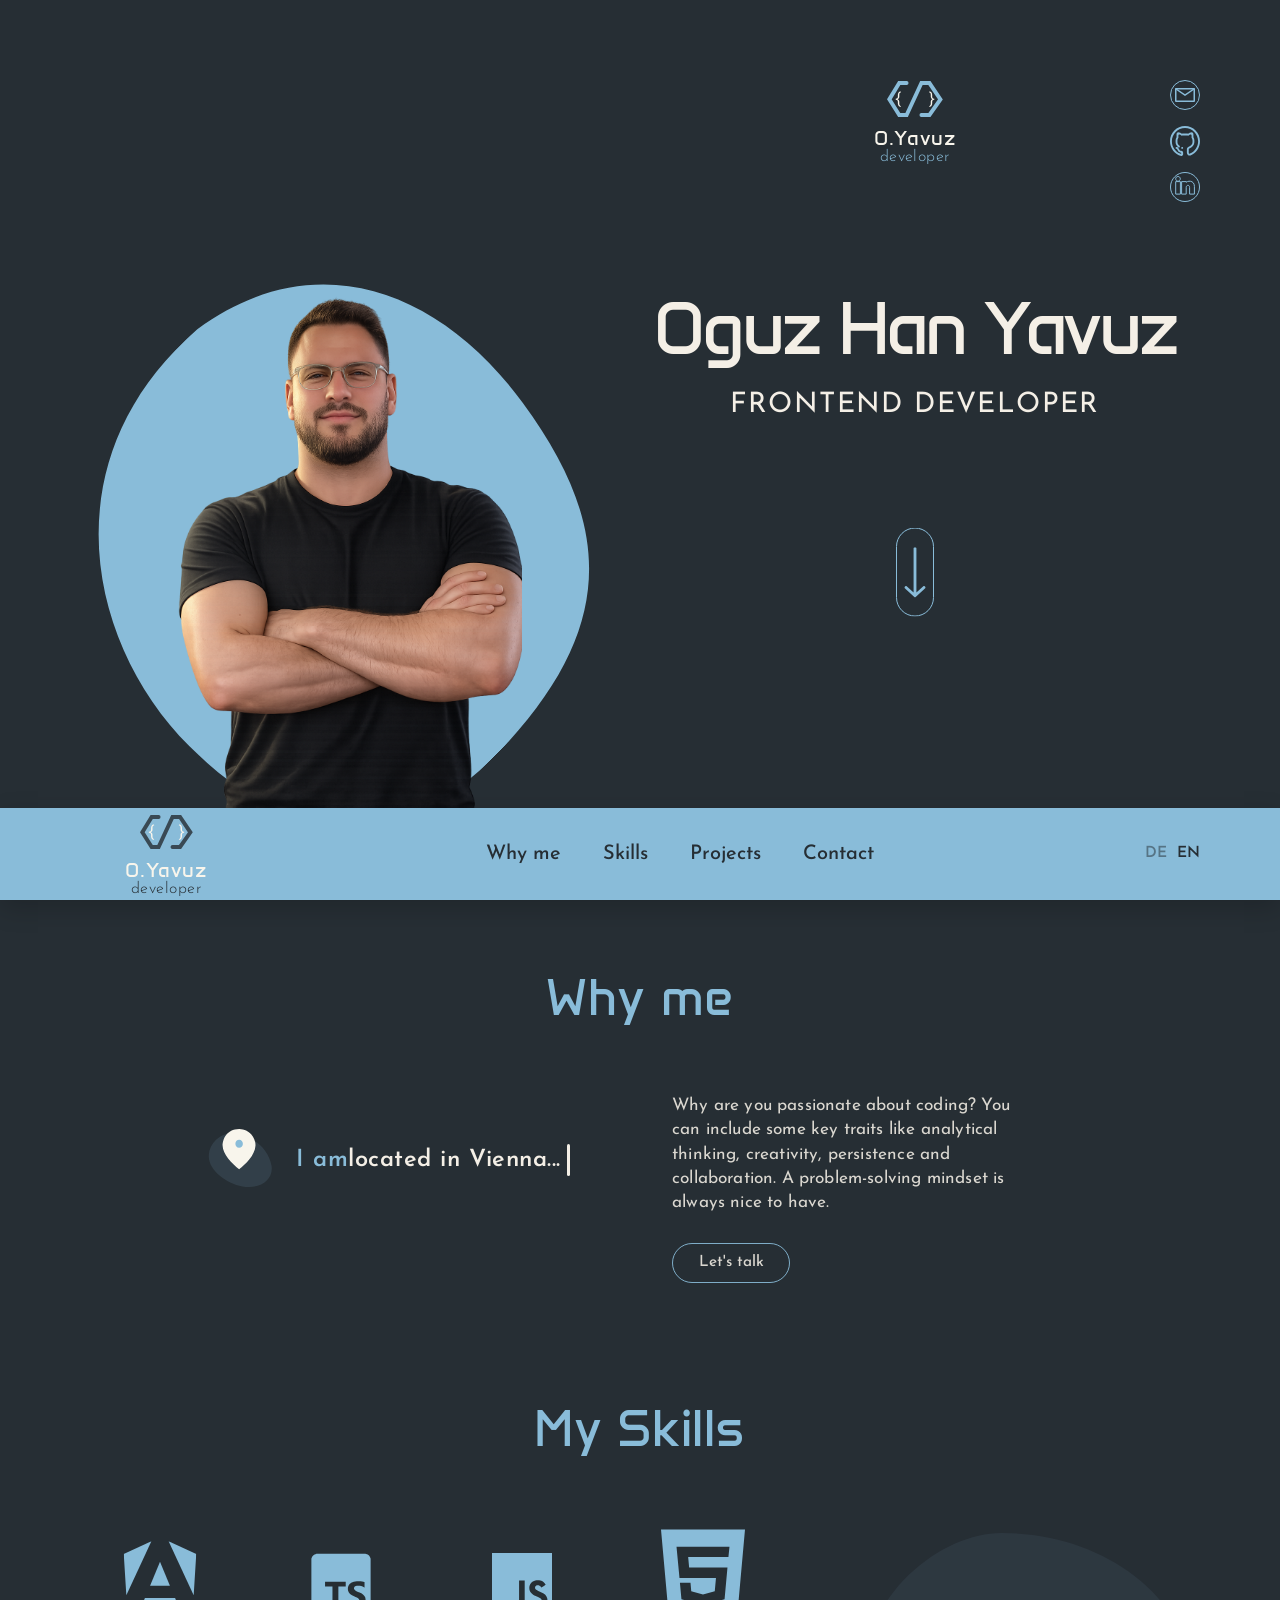
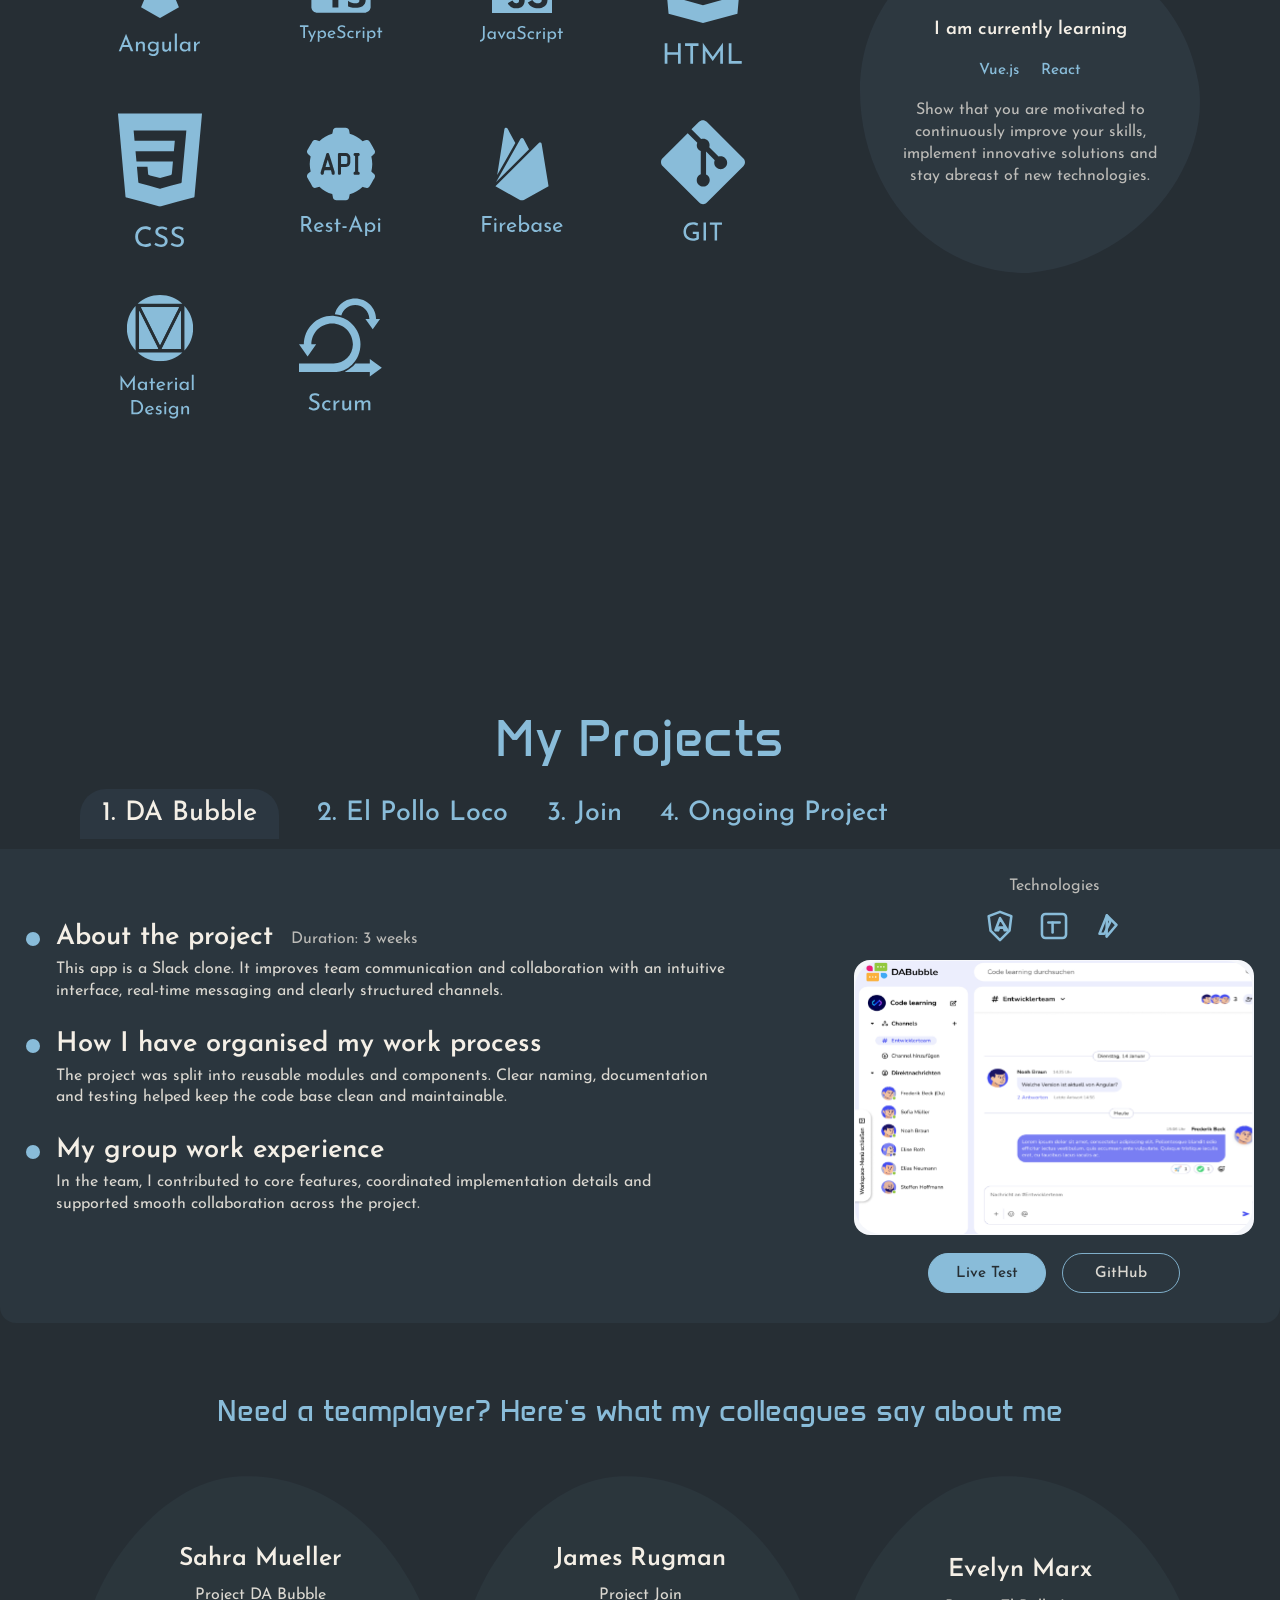
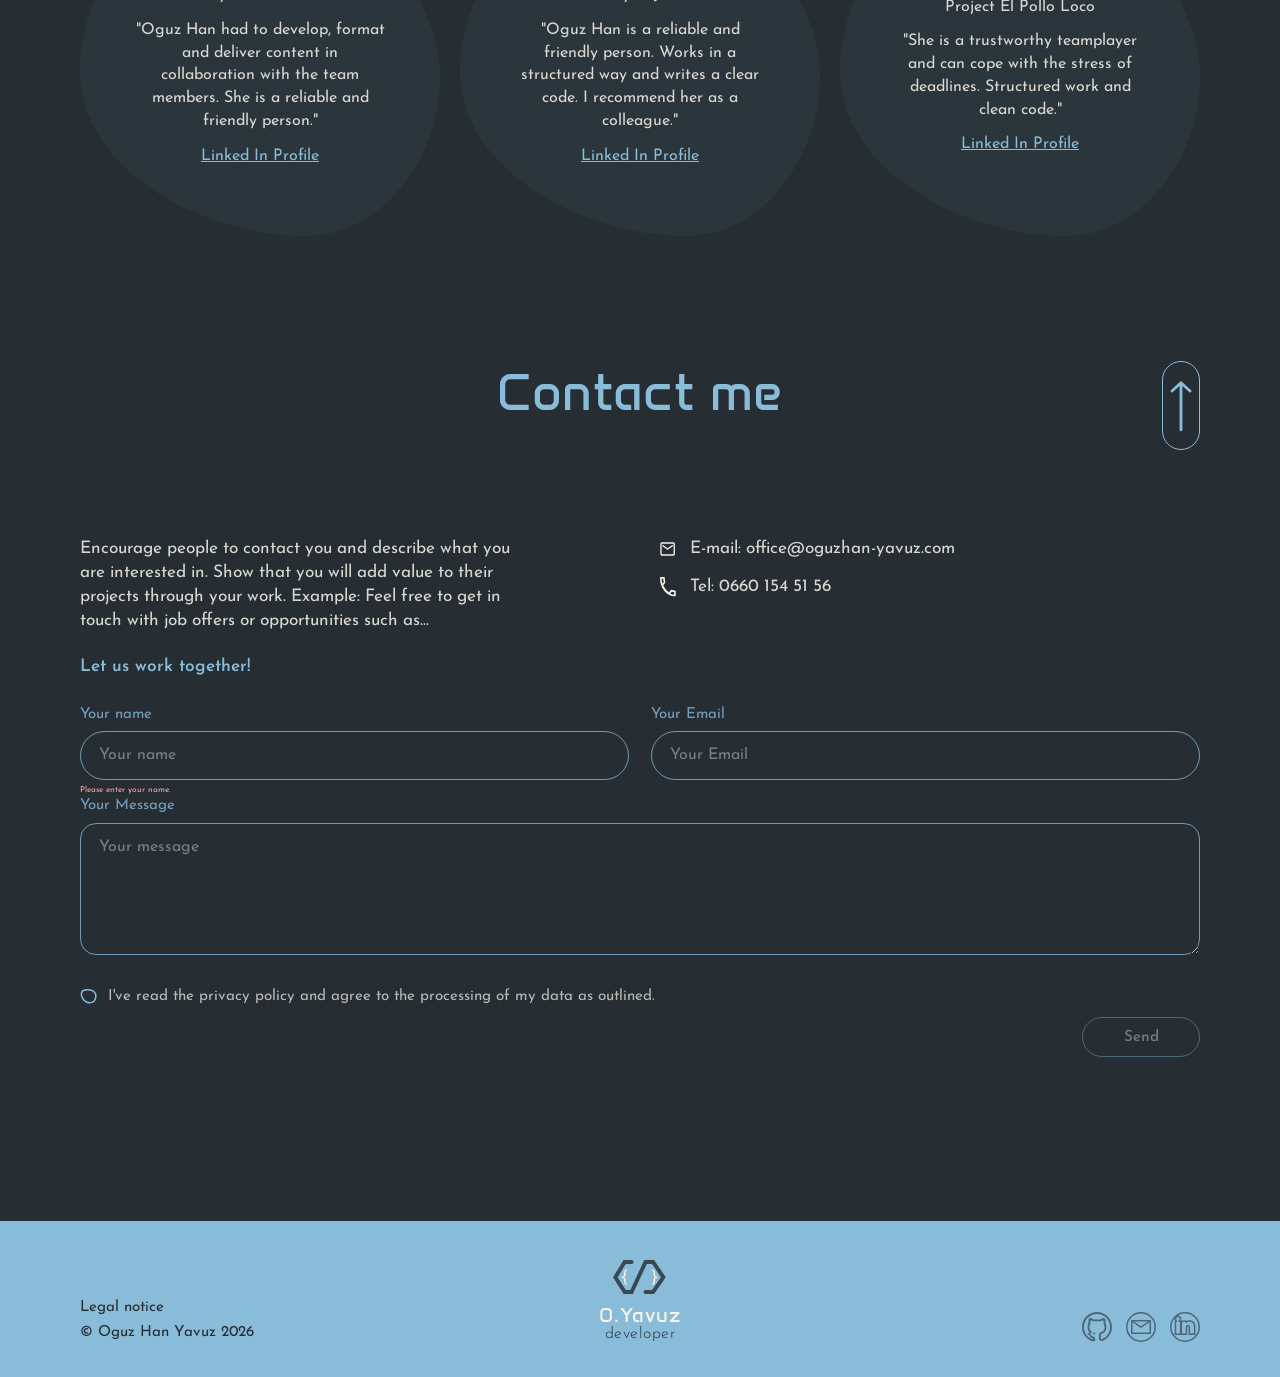
==== commit e39477be: "Updates" ====
--- a/portfolio/index.html
+++ b/portfolio/index.html
@@ -8,7 +8,7 @@
     <link rel="preconnect" href="https://fonts.googleapis.com">
     <link rel="preconnect" href="https://fonts.gstatic.com" crossorigin>
     <link
-        href="https://fonts.googleapis.com/css2?family=Anta&family=Josefin+Sans:wght@400;500&family=Poppins:wght@300;400;500;600;700&display=swap"
+        href="https://fonts.googleapis.com/css2?family=Anta&family=Josefin+Sans:wght@300;400;500&family=Poppins:wght@300;400;500;600;700&display=swap"
         rel="stylesheet">
     <link rel="stylesheet" href="./style.css" />
 </head>
@@ -345,7 +345,7 @@
             <div class="section-shell footer-inner">
                 <div class="footer-copy">
                     <a href="./legal-notice.html" data-i18n="footer.legalNotice">Legal notice</a>
-                    <p>© Oguz Han Yavuz 2024</p>
+                    <p>© Oguz Han Yavuz 2026</p>
                 </div>
 
                 <a href="#top" class="brand-logo footer-logo" aria-label="Oguz Han Yavuz developer">
@@ -359,17 +359,29 @@
                 <div class="footer-socials">
                     <a href="https://github.com/OguzHanYav" aria-label="GitHub" target="_blank"
                         rel="noopener noreferrer">
-                        <img src="./assets/img/figma-web/Portfolio-sm/Property 1=dark.svg" alt="" class="social-icon"
-                            aria-hidden="true" />
+                        <picture>
+                            <source media="(max-width: 767px)"
+                                srcset="./assets/img/figma-assets/footer/github-whiteblue.svg" />
+                            <img src="./assets/img/figma-web/Portfolio-sm/Property 1=dark.svg" alt=""
+                                class="social-icon" aria-hidden="true" />
+                        </picture>
                     </a>
                     <a href="mailto:office@oguzhan-yavuz.com" aria-label="Email">
-                        <img src="./assets/img/figma-web/Portfolio-sm2/Property 1=dark.svg" alt="" class="social-icon"
-                            aria-hidden="true" />
+                        <picture>
+                            <source media="(max-width: 767px)"
+                                srcset="./assets/img/figma-assets/footer/email-whiteblue.svg" />
+                            <img src="./assets/img/figma-web/Portfolio-sm2/Property 1=dark.svg" alt=""
+                                class="social-icon" aria-hidden="true" />
+                        </picture>
                     </a>
                     <a href="https://www.linkedin.com/in/oguz-han-yavuz-8a6a17158/" aria-label="LinkedIn"
                         target="_blank" rel="noopener noreferrer">
-                        <img src="./assets/img/figma-web/Linkedin button.svg" alt="" class="social-icon"
-                            aria-hidden="true" />
+                        <picture>
+                            <source media="(max-width: 767px)"
+                                srcset="./assets/img/figma-assets/footer/linkedin-whiteblue.svg" />
+                            <img src="./assets/img/figma-web/Linkedin button.svg" alt="" class="social-icon"
+                                aria-hidden="true" />
+                        </picture>
                     </a>
                 </div>
             </div>
--- a/portfolio/style.css
+++ b/portfolio/style.css
@@ -1,15 +1,15 @@
 :root {
     --body-bg: #eeeeef;
-    --panel: #232b31;
+    --panel: #262e34;
     --panel-soft: #2b363e;
     --panel-circle: #2a343d;
-    --accent: #91c4e6;
+    --accent: #89bcd9;
     --accent-strong: #aed9f3;
     --text: #f4efe6;
     --muted: rgba(244, 239, 230, 0.88);
     --muted-soft: rgba(244, 239, 230, 0.72);
-    --border: rgba(145, 196, 230, 0.9);
-    --line: rgba(145, 196, 230, 0.18);
+    --border: rgba(137, 188, 217, 0.9);
+    --line: rgba(137, 188, 217, 0.18);
     --font-display: "Anta", sans-serif;
     --font-body: "Josefin Sans", sans-serif;
     --font-project: "Josefin Sans", sans-serif;
@@ -442,6 +442,10 @@
     letter-spacing: 0.02em;
     color: var(--text);
     white-space: nowrap;
+}
+
+.why-highlight-prefix {
+    color: var(--accent);
 }
 
 .why-highlight-text::after {
@@ -670,6 +674,16 @@
 
 .project-mobile-head {
     display: none;
+}
+
+.project-mobile-head h3 {
+    font-family: var(--font-display);
+    font-weight: 400;
+    font-size: clamp(1.4rem, 4.8vw, 1.9rem);
+    line-height: 1.02;
+    letter-spacing: 0;
+    color: var(--accent);
+    margin-bottom: 6px;
 }
 
 .project-copy {
@@ -1477,13 +1491,6 @@
         order: 1;
     }
 
-    .project-mobile-head h3 {
-        font-family: var(--font-display);
-        font-weight: 400;
-        color: var(--accent);
-        margin-bottom: 6px;
-    }
-
     .project-preview {
         order: 2;
     }
@@ -1553,13 +1560,59 @@
 
     .footer-inner {
         grid-template-columns: 1fr;
-        gap: 10px;
+        gap: 12px;
         text-align: center;
-    }
-
-    .footer-copy,
+        align-items: center;
+    }
+
+    .footer-logo {
+        order: 1;
+    }
+
     .footer-socials {
+        order: 2;
         justify-self: center;
+        gap: 16px;
+    }
+
+    .footer-copy {
+        order: 3;
+        justify-self: stretch;
+        width: 100%;
+        display: flex;
+        align-items: center;
+        justify-content: space-between;
+        gap: 16px;
+        margin-top: 6px;
+        text-align: left;
+    }
+
+    .footer-copy a,
+    .footer-copy p {
+        margin: 0;
+    }
+
+    .mobile-header .brand-copy,
+    .site-footer .brand-copy {
+        line-height: 1.2;
+    }
+
+    .mobile-header .brand-role {
+        font-family: var(--font-body);
+        font-weight: 300;
+        font-style: normal;
+        font-size: 14px;
+        line-height: 1.2;
+        letter-spacing: 0;
+    }
+
+    .site-footer .brand-role {
+        font-family: var(--font-body);
+        font-weight: 300;
+        font-style: normal;
+        font-size: 16px;
+        line-height: 1.2;
+        letter-spacing: 0;
     }
 
     .legal-nav {
@@ -1831,6 +1884,8 @@
     }
 
     .project-panel {
+        display: flex;
+        flex-direction: column;
         padding: 14px 12px 18px;
     }
 
@@ -1840,7 +1895,7 @@
     }
 
     .project-preview {
-        order: 2;
+        display: contents;
     }
 
     .project-copy {
@@ -1861,8 +1916,21 @@
         line-height: 1.35;
     }
 
+    #project-image {
+        order: 2;
+        max-width: 202px;
+        margin: 0 auto;
+    }
+
     .project-heading-row {
         display: block;
+    }
+
+    .project-actions {
+        order: 4;
+        width: 100%;
+        margin-top: 8px;
+        justify-content: center;
     }
 
     .project-actions .primary-btn,
@@ -1948,18 +2016,67 @@
     }
 
     .site-footer {
-        min-height: 88px;
+        min-height: 188px;
+        padding-block: 20px 14px;
     }
 
     .footer-inner {
         grid-template-columns: 1fr;
-        gap: 8px;
+        gap: 12px;
         text-align: center;
-    }
-
-    .footer-copy,
+        align-items: center;
+    }
+
+    .footer-logo {
+        order: 1;
+    }
+
     .footer-socials {
+        order: 2;
         justify-self: center;
+        gap: 16px;
+    }
+
+    .footer-copy {
+        order: 3;
+        justify-self: stretch;
+        width: 100%;
+        display: flex;
+        align-items: center;
+        justify-content: space-evenly;
+        gap: 12px;
+        margin-top: 6px;
+        font-size: 0.78rem;
+        line-height: 1.2;
+        text-align: left;
+    }
+
+    .footer-copy a,
+    .footer-copy p {
+        margin: 0;
+    }
+
+    .mobile-header .brand-copy,
+    .site-footer .brand-copy {
+        line-height: 1.2;
+    }
+
+    .mobile-header .brand-role {
+        font-family: var(--font-body);
+        font-weight: 300;
+        font-style: normal;
+        font-size: 14px;
+        line-height: 1.2;
+        letter-spacing: 0;
+    }
+
+    .site-footer .brand-role {
+        font-family: var(--font-body);
+        font-weight: 300;
+        font-style: normal;
+        font-size: 16px;
+        line-height: 1.2;
+        letter-spacing: 0;
     }
 
     .legal-content {
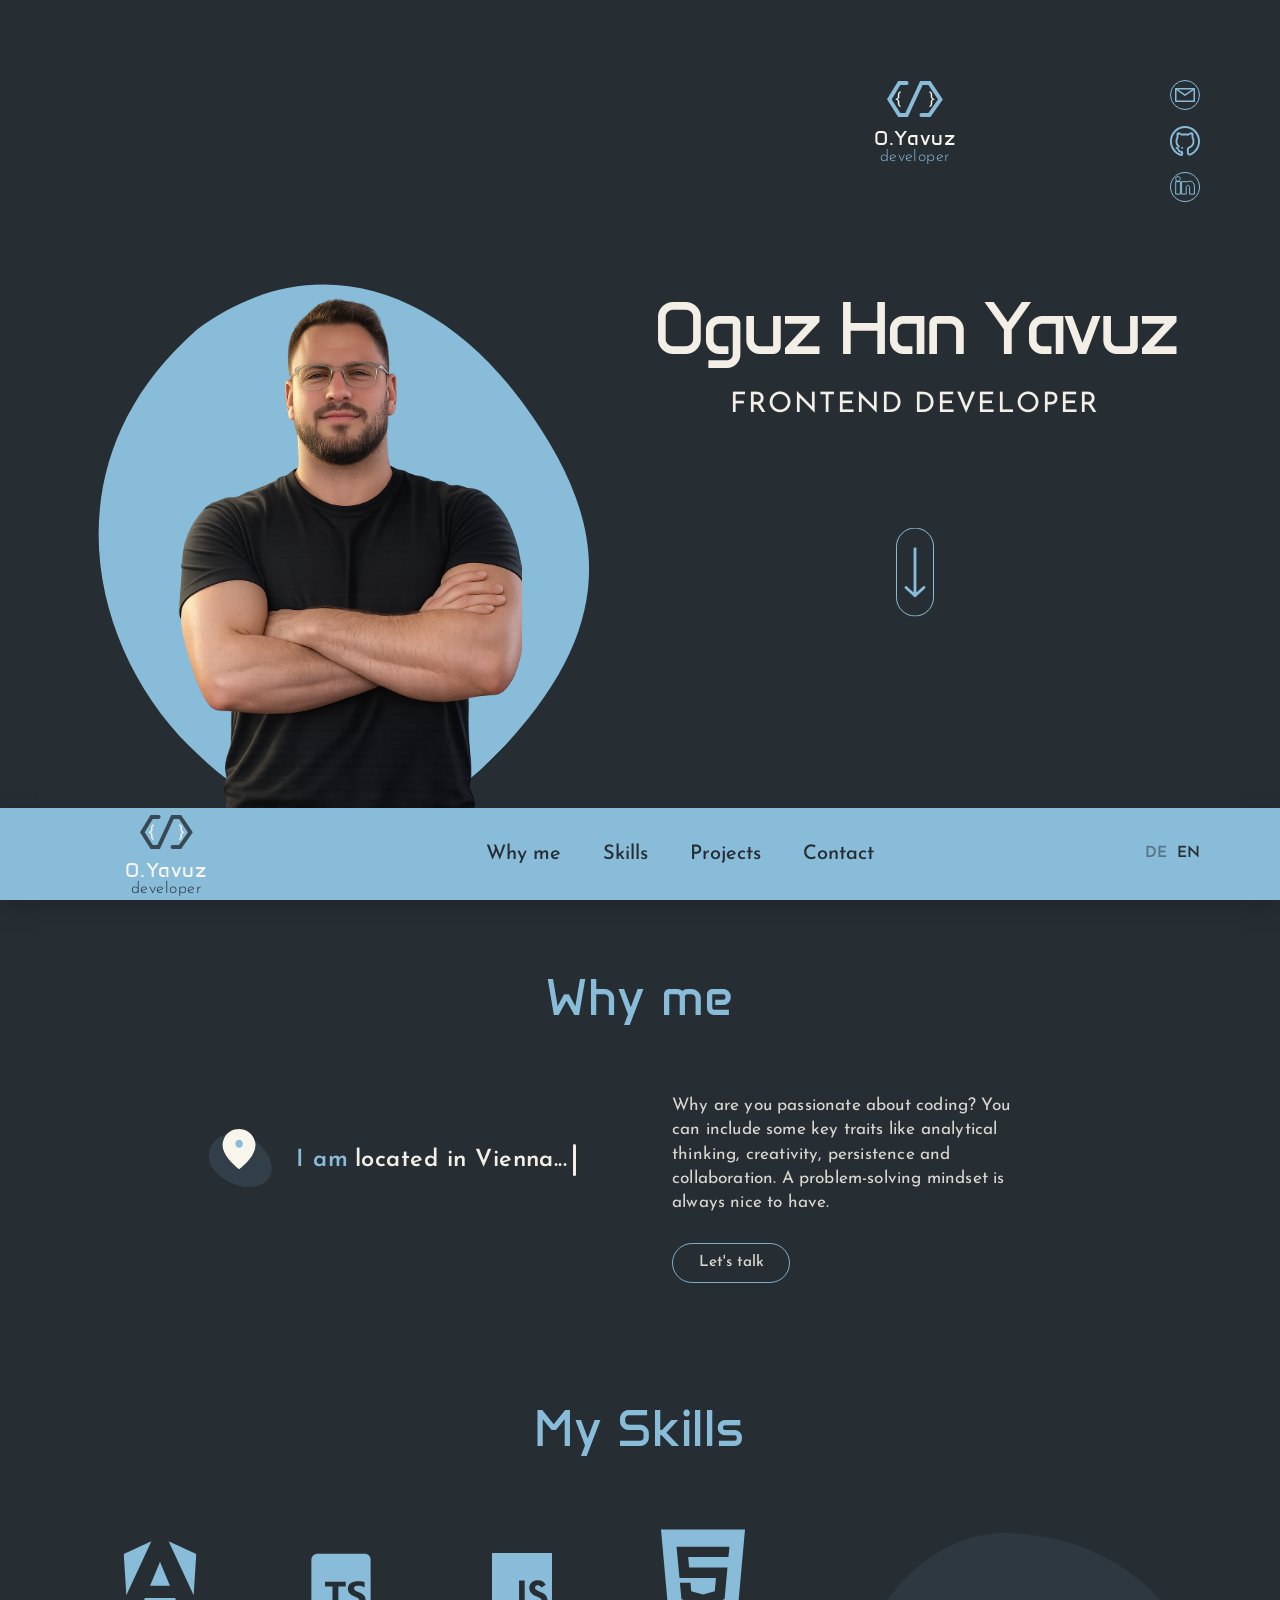
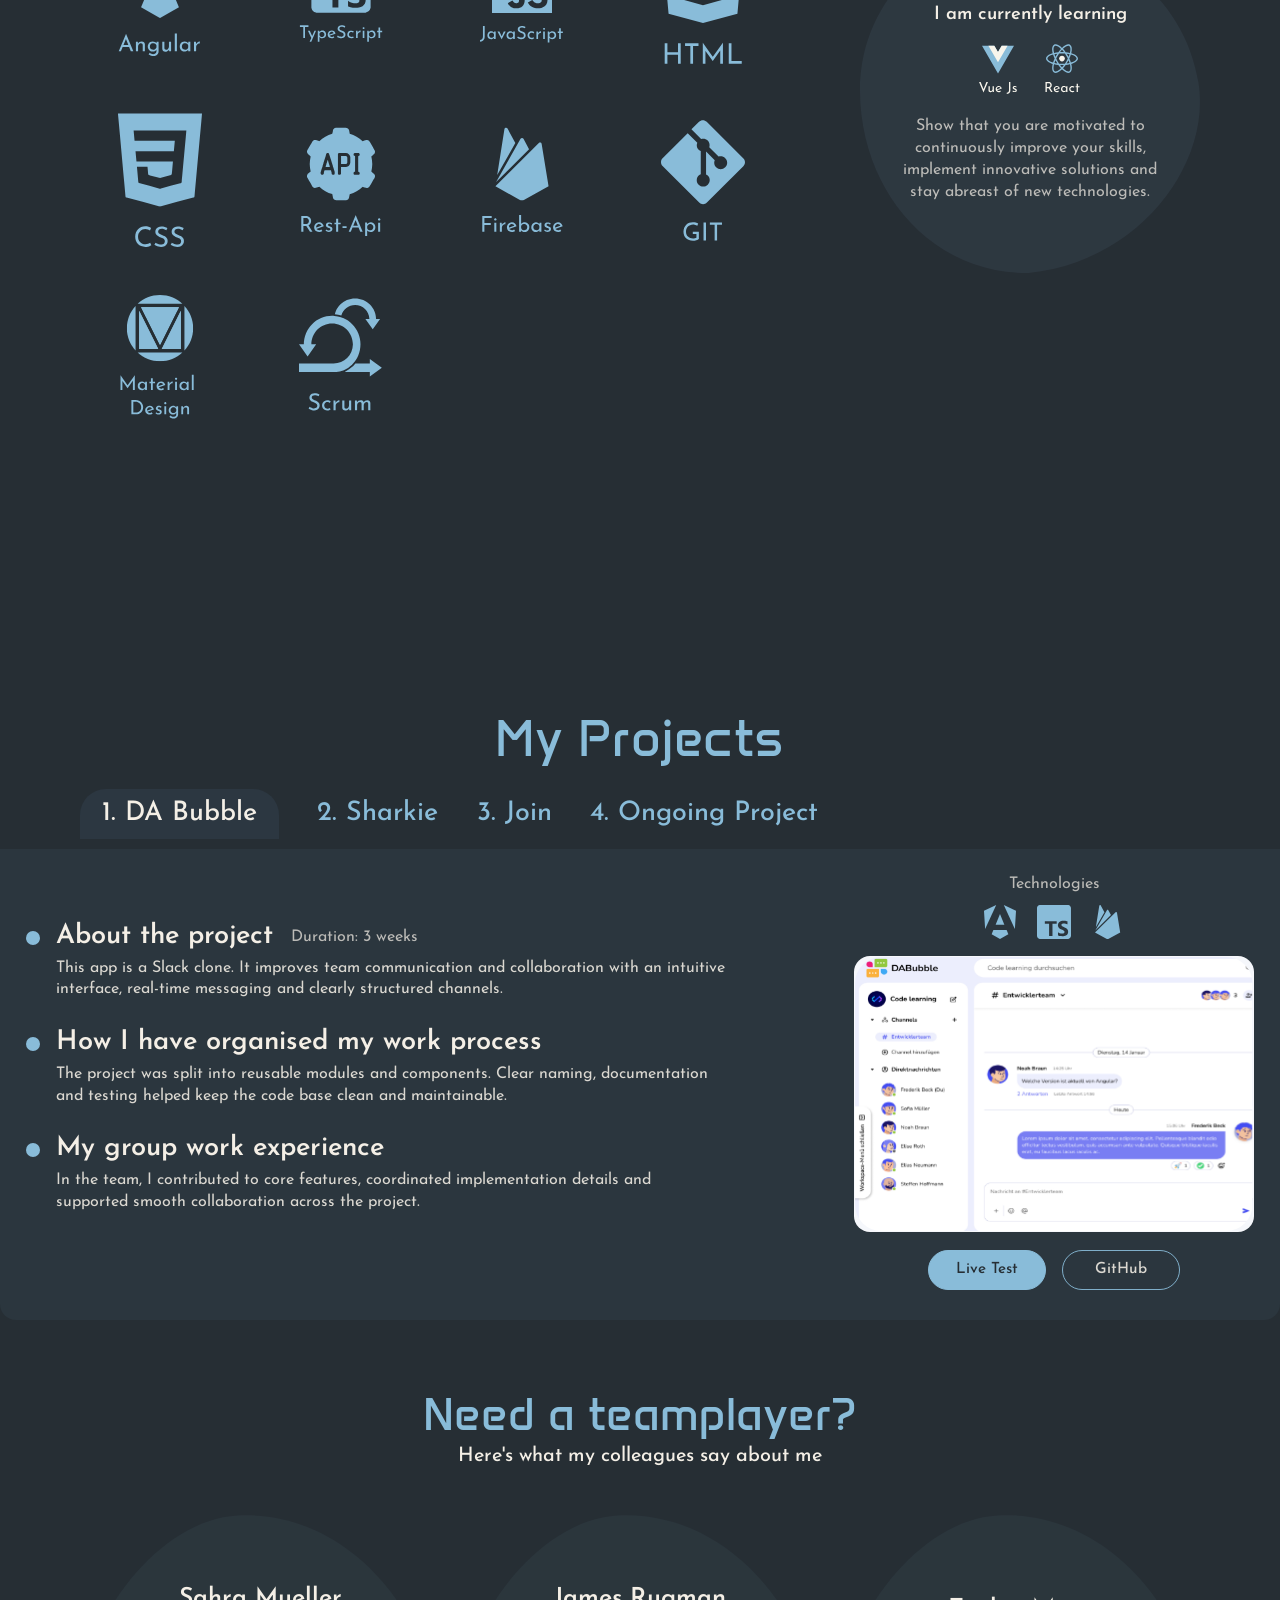
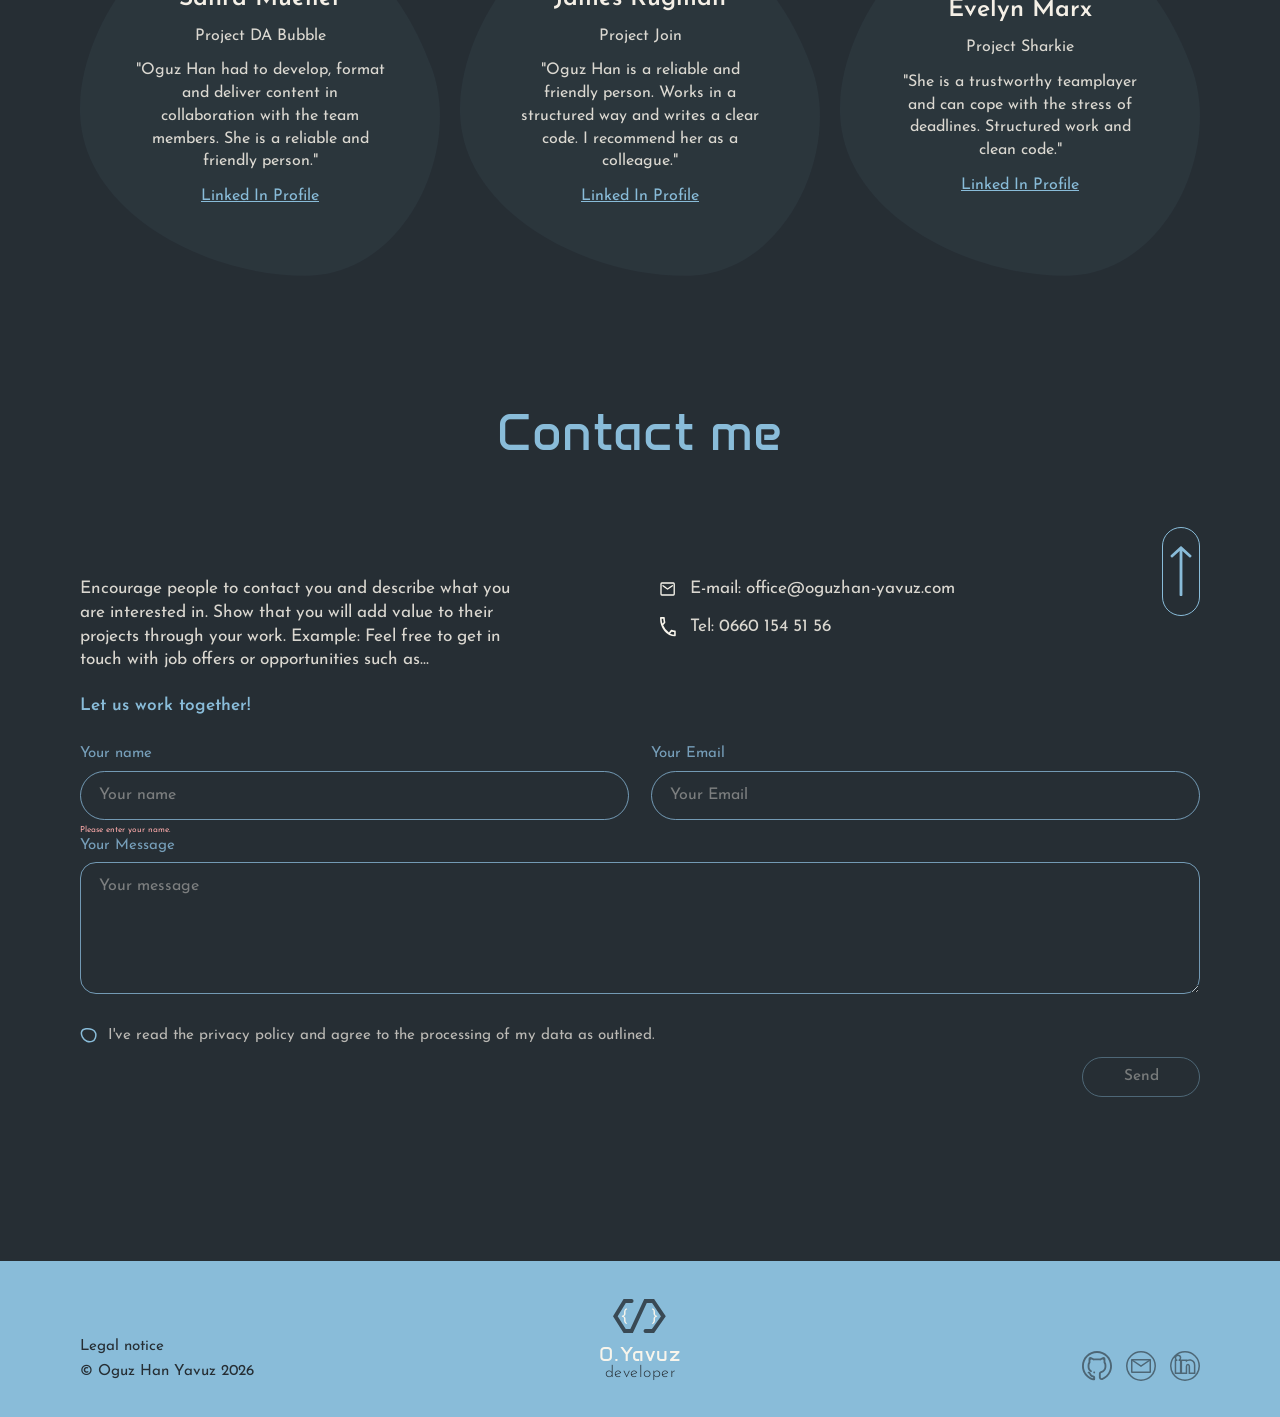
==== commit 5a5ce786: "Desktop Version finished" ====
--- a/portfolio/index.html
+++ b/portfolio/index.html
@@ -150,10 +150,20 @@
                         <div class="skills-grid" id="skills-container"></div>
 
                         <aside class="learning-bubble">
-                            <p class="learning-title" data-i18n="skills.learningTitle">I am currently learning</p>
-                            <div class="learning-icons">
-                                <span class="learning-pill">Vue.js</span>
-                                <span class="learning-pill">React</span>
+                            <p class="learning-title">
+                                <span class="learning-title-desktop" data-i18n="skills.learningTitle">I am currently learning</span>
+                                <span class="learning-title-mobile" data-i18n="skills.learningTitleMobile">What I am currently learning</span>
+                            </p>
+                            <div class="learning-icons learning-icons-desktop">
+                                <span class="learning-pill">
+                                    <img src="./assets/img/figma-assets/learning/vue.svg" alt="Vue.js" class="learning-icon-image" />
+                                </span>
+                                <span class="learning-pill">
+                                    <img src="./assets/img/figma-assets/learning/react.svg" alt="React" class="learning-icon-image" />
+                                </span>
+                            </div>
+                            <div class="learning-visual-mobile" aria-hidden="true">
+                                <img class="learning-visual-image" src="./assets/img/figma-assets/learning/icons-learning.svg" alt="" loading="lazy" />
                             </div>
                             <p class="learning-text" data-i18n="skills.learningText">
                                 Show that you are motivated to continuously improve your skills,
@@ -227,8 +237,10 @@
 
             <section class="content-section">
                 <div class="section-shell">
-                    <p class="team-title" data-i18n="testimonials.title">Need a teamplayer? Here’s what my colleagues
-                        say about me</p>
+                    <p class="team-title">
+                        <span class="team-title-lead" data-i18n="testimonials.titleLead">Need a teamplayer?</span>
+                        <span class="team-title-rest" data-i18n="testimonials.titleRest">Here’s what my colleagues say about me</span>
+                    </p>
 
                     <div class="testimonials">
                         <article class="testimonial-card">
@@ -253,7 +265,7 @@
 
                         <article class="testimonial-card">
                             <h3>Evelyn Marx</h3>
-                            <p class="testimonial-role" data-i18n="testimonials.evelyn.role">Project El Pollo Loco</p>
+                            <p class="testimonial-role" data-i18n="testimonials.evelyn.role">Project Sharkie</p>
                             <p data-i18n="testimonials.evelyn.quote">
                                 "She is a trustworthy teamplayer and can cope with the stress of
                                 deadlines. Structured work and clean code."
@@ -268,10 +280,6 @@
                 <div class="section-shell">
                     <div class="contact-title-row">
                         <h2 class="section-title" data-i18n="contact.title">Contact me</h2>
-                        <a href="#top" class="scroll-up" aria-label="Back to top"
-                            data-i18n-aria-label="contact.backToTop">
-                            <img src="./assets/img/arrow up.svg" alt="" class="arrow-icon" aria-hidden="true" />
-                        </a>
                     </div>
 
                     <div class="contact-grid">
@@ -337,6 +345,11 @@
 
                         <p id="form-feedback" class="form-feedback"></p>
                     </form>
+
+                    <a href="#top" class="scroll-up" aria-label="Back to top"
+                        data-i18n-aria-label="contact.backToTop">
+                        <img src="./assets/img/Arrow down.svg" alt="" class="arrow-icon" aria-hidden="true" />
+                    </a>
                 </div>
             </section>
         </main>
--- a/portfolio/style.css
+++ b/portfolio/style.css
@@ -22,9 +22,11 @@
 html {
     scroll-behavior: smooth;
     scroll-padding-top: var(--nav-height);
+    background: var(--panel);
     width: 100%;
     max-width: 100%;
     overflow-x: hidden;
+    overscroll-behavior: auto;
 }
 
 * {
@@ -39,6 +41,12 @@
     color: var(--text);
     font-family: var(--font-body);
     line-height: 1.45;
+    overflow-x: hidden;
+    overscroll-behavior: auto;
+}
+
+body.portfolio-page {
+    background: var(--panel);
 }
 
 img {
@@ -55,6 +63,8 @@
 input,
 textarea {
     font: inherit;
+    -webkit-appearance: none;
+    appearance: none;
 }
 
 button {
@@ -79,6 +89,7 @@
 }
 
 .full-screen-section {
+    min-height: 100vh;
     min-height: 100svh;
 }
 
@@ -226,6 +237,7 @@
 .hero-info {
     position: relative;
     min-height: clamp(420px, 62vw, 760px);
+    overflow: visible;
 }
 
 .hero-meta {
@@ -292,6 +304,16 @@
     object-fit: contain;
 }
 
+.hero > .scroll-down,
+.hero-inner > .scroll-down,
+.hero .scroll-down:not(.hero-copy .scroll-down) {
+    display: none !important;
+}
+
+.hero-copy .scroll-down {
+    display: inline-flex !important;
+}
+
 .hero-socials {
     grid-column: 3;
     justify-self: end;
@@ -391,9 +413,10 @@
 }
 
 .why-highlight {
-    display: flex;
+    display: grid;
+    grid-template-columns: 74px minmax(0, 1fr);
     align-items: center;
-    gap: 18px;
+    column-gap: 18px;
     width: min(100%, 480px);
     min-height: 96px;
     padding: 18px 22px;
@@ -426,15 +449,17 @@
 .why-highlight-copy {
     display: flex;
     align-items: center;
+    justify-content: flex-start;
     min-width: 0;
-    flex: 1;
-    flex-wrap: nowrap;
+    min-height: 64px;
 }
 
 .why-highlight-text {
     min-height: 0;
     display: inline-flex;
     align-items: center;
+    justify-content: flex-start;
+    gap: 0;
     font-family: var(--font-body);
     font-size: clamp(1.35rem, 1.85vw, 1.95rem);
     font-weight: 600;
@@ -442,10 +467,27 @@
     letter-spacing: 0.02em;
     color: var(--text);
     white-space: nowrap;
+    min-width: 26ch;
+}
+
+@media (max-width: 767px) {
+    .why-highlight-text {
+        min-width: 0;
+    }
 }
 
 .why-highlight-prefix {
     color: var(--accent);
+}
+
+.why-highlight-space {
+    display: inline;
+    width: 0.28em;
+    flex: 0 0 0.28em;
+}
+
+.why-highlight-rest {
+    color: var(--text);
 }
 
 .why-highlight-text::after {
@@ -460,6 +502,7 @@
 }
 
 @keyframes why-caret-blink {
+
     0%,
     45% {
         opacity: 1;
@@ -578,7 +621,7 @@
     filter: brightness(1.03);
 }
 
-.learning-bubble > * {
+.learning-bubble>* {
     position: relative;
     z-index: 1;
 }
@@ -591,6 +634,11 @@
     margin-bottom: 18px;
 }
 
+.learning-title-mobile,
+.learning-visual-mobile {
+    display: none;
+}
+
 .learning-icons {
     display: flex;
     gap: 22px;
@@ -601,9 +649,19 @@
 }
 
 .learning-pill {
+    display: inline-flex;
+    flex-direction: column;
+    align-items: center;
+    gap: 6px;
     font-family: var(--font-body);
     font-size: 0.96rem;
     font-weight: 500;
+}
+
+.learning-icon-image {
+    width: 42px;
+    height: 54px;
+    object-fit: contain;
 }
 
 .learning-text {
@@ -758,6 +816,7 @@
     font-family: var(--font-body);
     font-size: 1rem;
     color: var(--muted-soft);
+    line-height: 1.24;
 }
 
 .tech-row {
@@ -778,14 +837,11 @@
     justify-content: center;
 }
 
-.tech-badge svg {
+.tech-badge .tech-icon-image {
     width: 34px;
     height: 34px;
-    fill: none;
-    stroke: currentColor;
-    stroke-width: 1.8;
-    stroke-linecap: round;
-    stroke-linejoin: round;
+    object-fit: contain;
+    display: block;
 }
 
 #project-image {
@@ -809,12 +865,27 @@
 .team-title {
     max-width: 900px;
     margin: 0 auto 36px;
+    display: flex;
+    flex-direction: column;
+    align-items: center;
+    gap: 8px;
+    text-align: center;
+}
+
+.team-title-lead {
     font-family: var(--font-display);
-    font-size: clamp(1.35rem, 2.3vw, 1.9rem);
+    font-size: clamp(2rem, 3.6vw, 3.2rem);
     font-weight: 400;
-    line-height: 1.14;
+    line-height: 0.98;
     color: var(--accent);
-    text-align: center;
+}
+
+.team-title-rest {
+    font-family: var(--font-body);
+    font-size: clamp(1.05rem, 1.55vw, 1.6rem);
+    font-weight: 500;
+    line-height: 1.18;
+    color: var(--text);
 }
 
 .testimonials {
@@ -864,7 +935,9 @@
     font-family: var(--font-body);
     font-size: clamp(1.55rem, 1.9vw, 2rem);
     font-weight: 600;
-    line-height: 1.06;
+    line-height: 1.12;
+    white-space: normal;
+    overflow-wrap: anywhere;
 }
 
 .testimonial-role {
@@ -903,11 +976,16 @@
     margin-bottom: 56px;
 }
 
-.scroll-up {
+#contact .section-shell {
+    position: relative;
+}
+
+#contact .scroll-up {
     position: absolute;
-    top: -6px;
+    top: 120px;
     right: 0;
-    margin-top: 0;
+    margin: 0;
+    transform: rotate(180deg);
 }
 
 .contact-grid {
@@ -1266,12 +1344,16 @@
     }
 
     .burger {
-        width: 20px;
-        height: 16px;
+        width: 30px;
+        height: 32px;
         border: 0;
         background: transparent;
         position: relative;
+        top: 27px;
         z-index: 61;
+        display: flex;
+        align-items: center;
+        justify-content: center;
     }
 
     .burger span {
@@ -1312,17 +1394,19 @@
 
     .mobile-menu {
         position: fixed;
-        top: 52px;
-        right: 16px;
-        width: 220px;
-        min-height: 220px;
-        border-radius: 50%;
-        background: var(--accent);
+        top: 44px;
+        right: 8px;
+        width: min(220px, calc(100vw - 20px));
+        aspect-ratio: 354 / 370;
+        min-height: 0;
+        border-radius: 0;
+        background: center / 100% 100% no-repeat url("./assets/img/figma-assets/Hero/menu-shape.svg");
         z-index: 60;
         display: none;
         align-items: center;
         justify-content: center;
-        padding: 22px;
+        padding: 34px 24px 28px;
+        overflow: hidden;
     }
 
     .mobile-menu.open {
@@ -1534,11 +1618,13 @@
         margin-bottom: 28px;
     }
 
-    .scroll-up {
+    #contact .scroll-up {
         position: static;
-        width: 24px;
-        height: 42px;
-        margin: 24px auto 0;
+        display: flex;
+        width: 48px;
+        height: 96px;
+        margin: 48px auto 0;
+        transform: rotate(180deg);
     }
 
     .contact-copy,
@@ -1652,34 +1738,38 @@
 
     .section-shell {
         width: min(calc(100% - 28px), 640px);
+        max-width: 100%;
+        overflow-x: hidden;
     }
 
     .content-section {
         padding-top: 20px;
+        max-width: 100%;
+        overflow-x: hidden;
     }
 
     .hero {
-        min-height: auto;
-        padding: 8px 0 0;
+        height: calc(100svh - 72px);
+        min-height: calc(100svh - 72px);
+        padding: 0;
+        display: flex;
+        align-items: center;
     }
 
     .hero-inner {
-        min-height: auto;
-        grid-template-columns: 1fr;
-        align-items: center;
-        justify-items: center;
-        gap: 10px;
+        height: 100%;
+        min-height: 0;
+        display: flex;
+        flex-direction: column;
+        justify-content: center;
+        gap: 8px;
         width: 100%;
     }
 
     .hero-image-wrap {
-        position: relative;
-        width: min(311px, 100%);
-        aspect-ratio: 311 / 326;
-        height: auto;
-        margin: 0 auto;
-        overflow: hidden;
-        isolation: isolate;
+        width: 311.165px;
+        height: 370px;
+        max-width: 100%;
     }
 
     .hero-image-wrap::before {
@@ -1700,12 +1790,13 @@
 
     .hero-image {
         position: absolute;
-        width: 85.85%;
-        left: 7.07%;
+        width: 266.955px;
+        height: 370px;
+        left: 59.91px;
         top: 0;
-        height: auto;
-        max-width: none;
+        transform: none;
         object-fit: contain;
+        opacity: 1;
         z-index: 1;
     }
 
@@ -1744,33 +1835,38 @@
     #hero-name {
         font-family: "Anta", sans-serif;
         font-weight: 400;
-        font-size: 40px;
+        font-style: normal;
+        font-size: 48px;
         line-height: 120%;
         letter-spacing: 0;
         text-align: center;
-        white-space: nowrap;
     }
 
     #hero-role {
-        margin-top: 6px;
+        margin-top: 4px;
         font-family: "Josefin Sans", sans-serif;
         font-weight: 400;
+        font-style: normal;
         font-size: 24px;
         line-height: 120%;
         letter-spacing: 0;
         text-align: center;
-        white-space: nowrap;
     }
 
     .scroll-down {
         width: 30px;
-        height: 54px;
+        height: 72px;
         margin-top: 14px;
     }
 
+    .arrow-icon {
+        height: 72px;
+        width: auto;
+    }
+
     #why-me.content-section {
-        padding-top: 0;
-        margin-top: 16px;
+        padding-top: 32px;
+        margin-top: 0;
     }
 
     .section-title {
@@ -1798,8 +1894,9 @@
     .why-highlight {
         width: 100%;
         min-height: 88px;
+        grid-template-columns: 60px minmax(0, 1fr);
         padding: 14px 16px;
-        gap: 14px;
+        column-gap: 14px;
         border-radius: 24px;
     }
 
@@ -1814,6 +1911,10 @@
         line-height: 1.45;
     }
 
+    .why-highlight-copy {
+        min-height: 52px;
+    }
+
     .why-copy {
         justify-self: center;
         text-align: center;
@@ -1839,34 +1940,73 @@
 
     .learning-bubble {
         max-width: none;
-        border-radius: 24px;
-        align-items: stretch;
+        display: grid;
+        grid-template-columns: minmax(0, 1fr) 148px;
+        gap: 18px 14px;
+        align-items: center;
+        border-radius: 0;
+        aspect-ratio: auto;
         text-align: left;
-        padding: 18px;
+        padding: 0;
+        margin-top: 8px;
+    }
+
+    .learning-bubble::before {
+        display: none;
     }
 
     .learning-title {
+        grid-column: 1 / -1;
         text-align: center;
-        font-size: 0.84rem;
-        margin-bottom: 10px;
+        font-size: 0.94rem;
+        margin-bottom: 0;
         color: var(--accent);
     }
 
-    .learning-icons {
+    .learning-title-desktop,
+    .learning-icons-desktop {
+        display: none;
+    }
+
+    .learning-title-mobile,
+    .learning-visual-mobile {
+        display: block;
+    }
+
+    .learning-visual-mobile {
+        grid-column: 2;
+        grid-row: 2;
+        width: 148px;
+        min-width: 148px;
+        height: 128px;
+        justify-self: end;
+        align-self: center;
+        display: flex;
+        align-items: center;
         justify-content: center;
-        margin-bottom: 10px;
-        order: 2;
+    }
+
+    .learning-visual-image {
+        width: 114px;
+        max-width: 100%;
+        height: auto;
     }
 
     .learning-text {
+        grid-column: 1;
+        grid-row: 2;
+        max-width: none;
         font-size: 0.76rem;
-        order: 1;
+        line-height: 1.36;
+        color: var(--text);
+        margin: 0;
     }
 
     .mobile-only-inline {
         display: inline-flex;
+        grid-column: 1 / -1;
+        justify-self: center;
         align-self: center;
-        order: 3;
         margin-top: 12px;
     }
 
@@ -1942,37 +2082,63 @@
     }
 
     .team-title {
-        font-size: 1.3rem;
-        line-height: 1.3;
+        align-items: flex-start;
+        gap: 6px;
+        margin-bottom: 24px;
+        text-align: left;
+    }
+
+    .team-title-lead {
+        font-size: 1.95rem;
+        line-height: 0.98;
+    }
+
+    .team-title-rest {
+        max-width: 280px;
+        font-size: 0.98rem;
+        line-height: 1.24;
     }
 
     .testimonials {
         display: flex;
+        flex-wrap: nowrap;
         gap: 14px;
+        width: 100%;
+        max-width: 100%;
         overflow-x: auto;
+        overflow-y: hidden;
         padding-bottom: 6px;
         scroll-snap-type: x mandatory;
+        -webkit-overflow-scrolling: touch;
+        overscroll-behavior-inline: contain;
     }
 
     .testimonial-card {
-        min-width: 214px;
-        min-height: auto;
-        padding: 34px 24px;
+        flex: 0 0 214px;
+        width: 214px;
+        max-width: 214px;
+        min-width: 0;
         scroll-snap-align: start;
     }
 
-    .testimonial-card > * {
-        max-width: 150px;
+    .testimonials .testimonial-card:last-child {
+        margin-right: 0;
+    }
+
+    .testimonial-card>* {
+        max-width: 172px;
     }
 
     .testimonial-card h3 {
         font-size: 1.04rem;
+        line-height: 1.14;
     }
 
     .testimonial-card p,
     .testimonial-card a,
     .testimonial-role {
-        font-size: 0.76rem;
+        font-size: 0.8rem;
+        line-height: 1.32;
     }
 
     .contact-section {
@@ -2013,6 +2179,20 @@
         min-width: 64px;
         min-height: 28px;
         padding: 5px 14px;
+    }
+
+    .project-mobile-head h3 {
+        margin-bottom: 10px;
+    }
+
+    .project-meta-line {
+        font-size: 0.96rem;
+        line-height: 1.28;
+        color: var(--text);
+    }
+
+    #project-techline-mobile {
+        margin-bottom: 2px;
     }
 
     .site-footer {
@@ -2107,6 +2287,7 @@
 /* SMALL MOBILE ~390px bis 320px */
 
 @media (max-width: 390px) {
+
     html,
     body,
     .site-frame {
@@ -2114,8 +2295,22 @@
         max-width: 100%;
     }
 
+    .testimonials {
+        width: 100%;
+        max-width: 100%;
+        overflow-x: auto;
+        overflow-y: hidden;
+    }
+
+    .testimonial-card {
+        flex: 0 0 190px;
+        min-width: 0;
+    }
+
     .section-shell {
-        width: calc(100% - 20px);
+        width: min(calc(100% - 20px), 100%);
+        max-width: 100%;
+        overflow-x: clip;
     }
 
     .hero-image-wrap {
@@ -2184,6 +2379,35 @@
         font-size: 0.88rem;
     }
 
+    .team-title-lead {
+        font-size: 1.75rem;
+    }
+
+    .team-title-rest {
+        max-width: 248px;
+        font-size: 0.9rem;
+    }
+
+    .project-meta-line {
+        font-size: 0.82rem;
+    }
+
+    .learning-bubble {
+        grid-template-columns: minmax(0, 1fr) 128px;
+        gap: 16px 10px;
+    }
+
+    .learning-visual-mobile {
+        width: 128px;
+        min-width: 128px;
+        height: 112px;
+    }
+
+    .learning-visual-image {
+        width: 102px;
+        height: auto;
+    }
+
     .skills-grid {
         gap: 12px 8px;
     }
@@ -2193,15 +2417,15 @@
     }
 
     .mobile-menu {
-        width: 190px;
-        min-height: 190px;
+        width: min(196px, calc(100vw - 20px));
     }
 
     .testimonial-card {
-        min-width: 190px;
+        min-width: 0;
+        flex: 0 0 190px;
     }
 
     .project-tab.active {
         padding: 5px 9px 4px;
     }
-}
+}
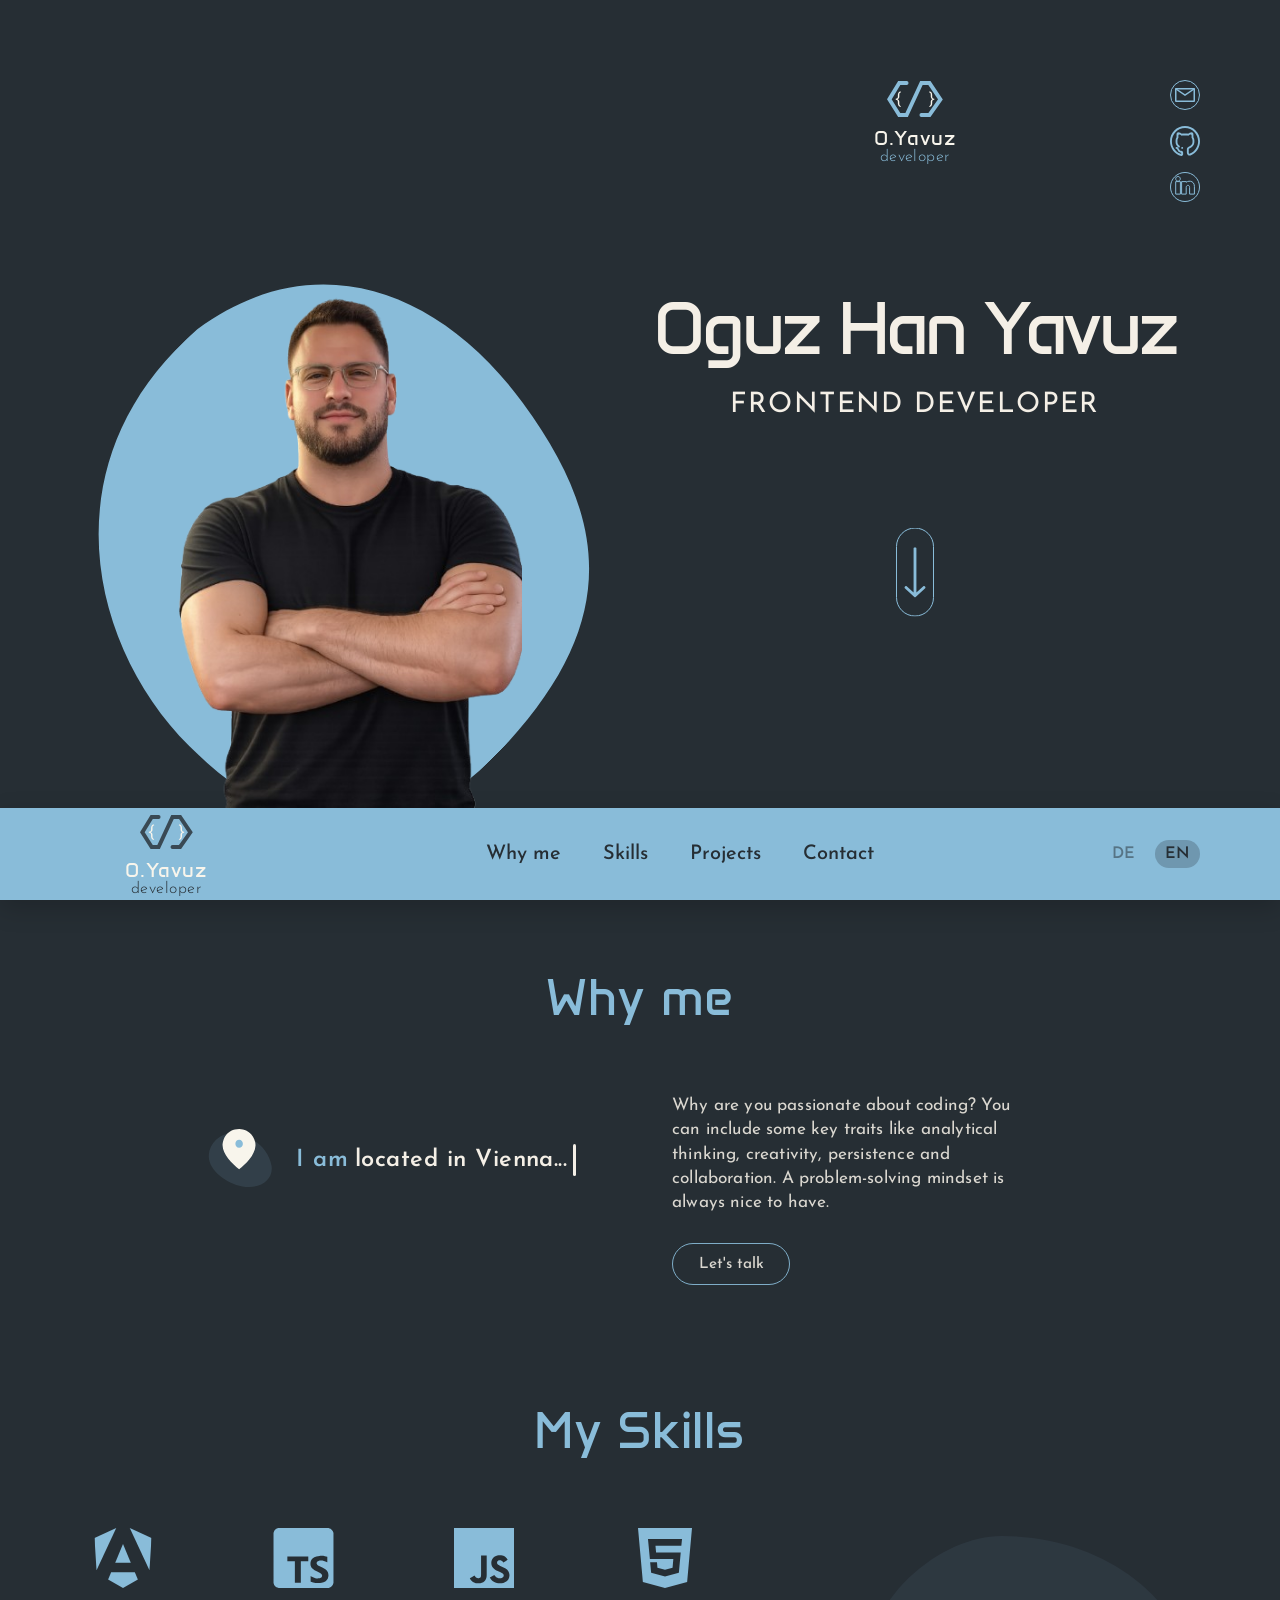
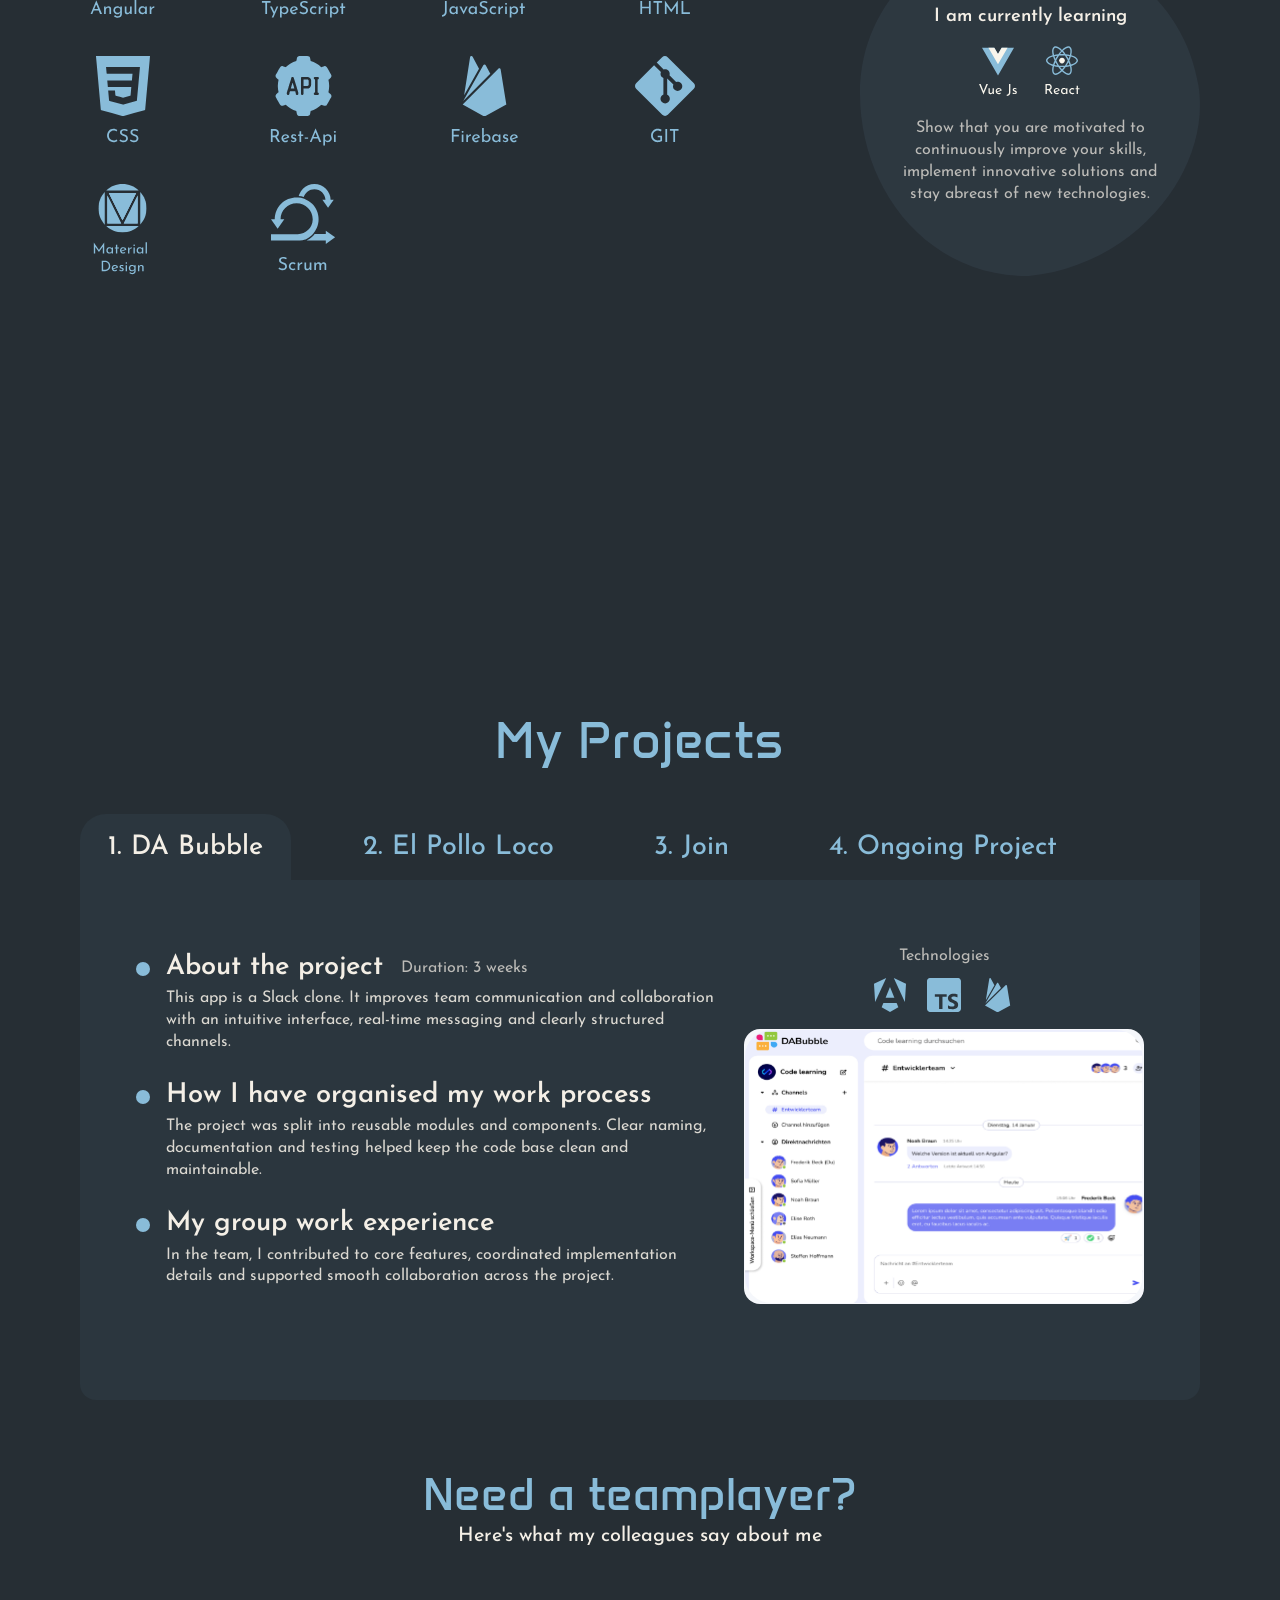
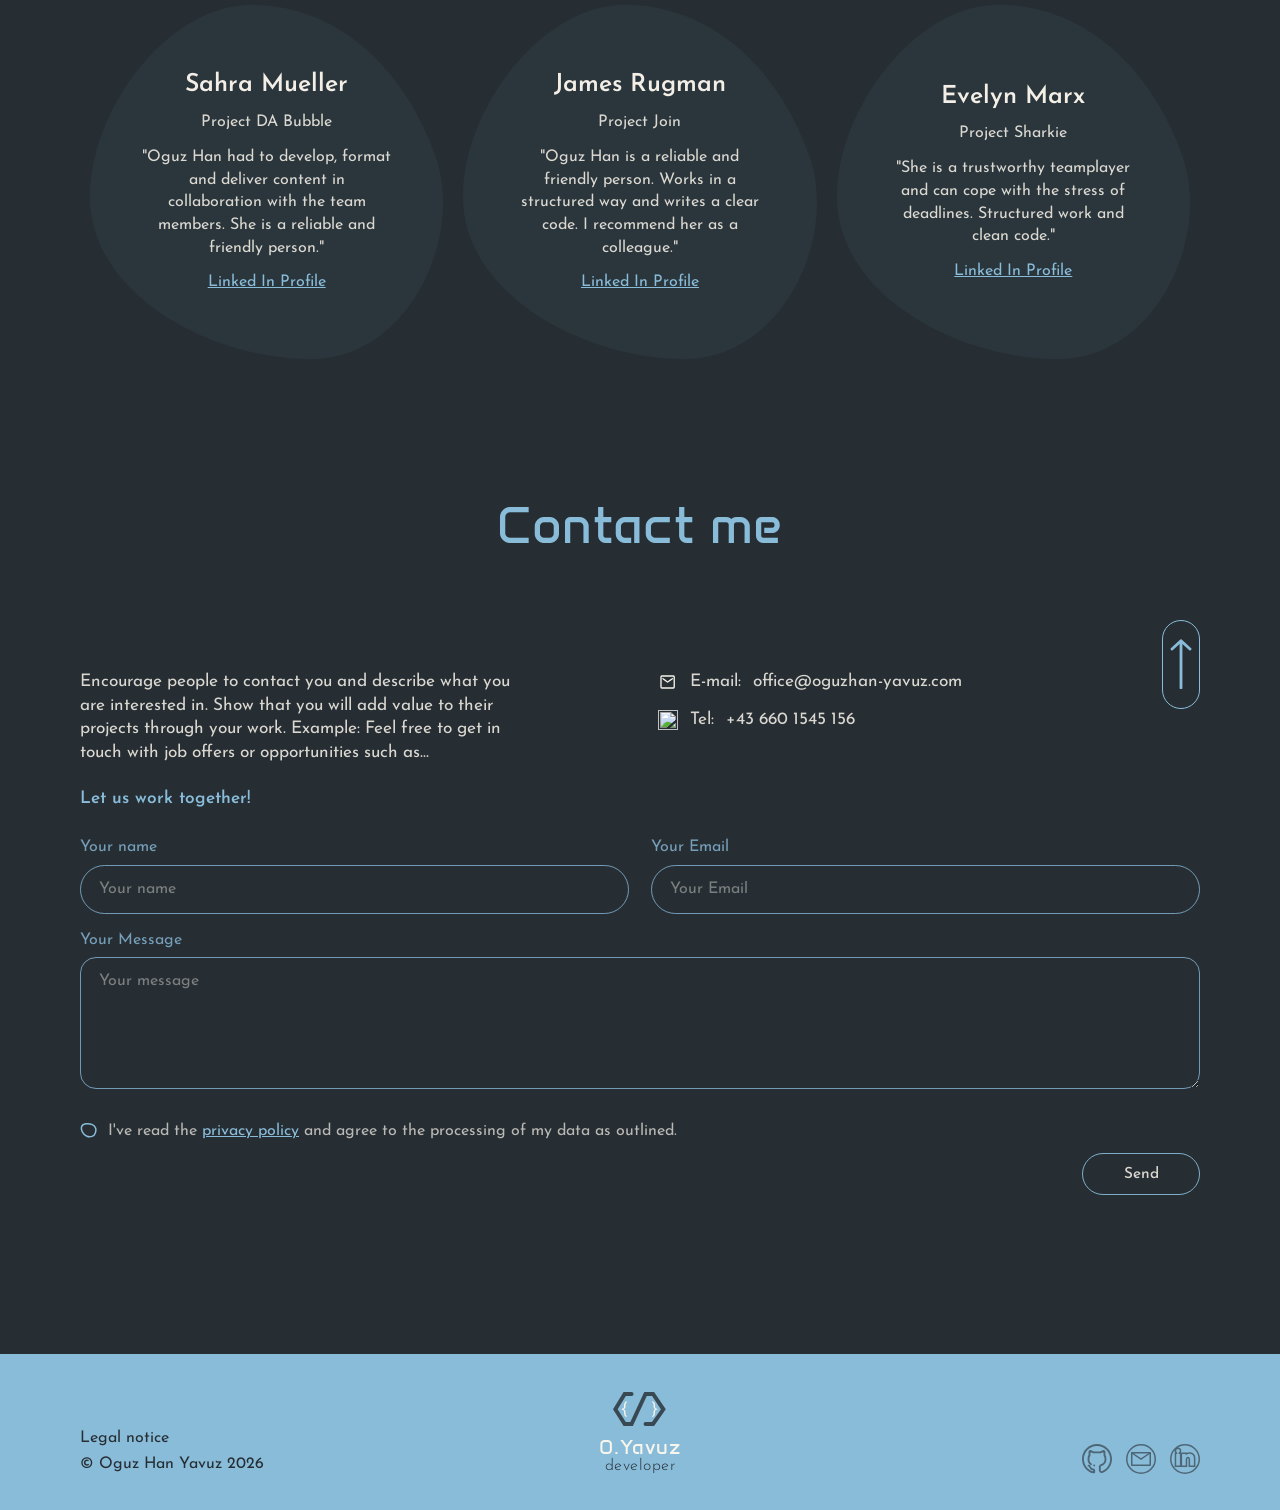
==== commit 07bf853a: "Feedback 2 Correction of CSS, status :My Projects width git add . git rebase --continue#" ====
--- a/portfolio/index.html
+++ b/portfolio/index.html
@@ -5,6 +5,7 @@
     <meta charset="UTF-8" />
     <meta name="viewport" content="width=device-width, initial-scale=1.0" />
     <title>Oguz Han Yavuz | Frontend Developer</title>
+    <link rel="icon" href="./assets/img/Logo icon.svg" type="image/svg+xml">
     <link rel="preconnect" href="https://fonts.googleapis.com">
     <link rel="preconnect" href="https://fonts.gstatic.com" crossorigin>
     <link
@@ -49,7 +50,7 @@
             <section class="hero full-screen-section">
                 <div class="hero-inner section-shell">
                     <div class="hero-image-wrap">
-                        <img src="./assets/img/profile.png" alt="Oguz Han Yavuz" class="hero-image" />
+                        <img src="./assets/img/profile-optimized-removebg-preview.png" alt="Oguz Han Yavuz" class="hero-image" loading="eager" />
                     </div>
 
                     <div class="hero-info">
@@ -133,9 +134,8 @@
 
                     <div class="why-copy">
                         <p data-i18n="why.copy">
-                            Why are you passionate about coding? You can include some key traits like
-                            analytical thinking, creativity, persistence and collaboration.
-                            A problem-solving mindset is always nice to have.
+                            Why are you passionate about coding?<br class="mobile-break">
+                            You can include some key traits like analytical thinking, creativity, persistence and collaboration. A problem-solving mindset is always nice to have.
                         </p>
                         <a href="#contact" class="outline-btn" data-i18n="shared.letsTalk">Let's talk</a>
                     </div>
@@ -294,14 +294,14 @@
 
                         <div class="contact-info">
                             <p>
-                                <img src="./assets/img/figma-web/icon _email_.svg" alt="" class="contact-icon-image"
+                                <img src="./assets/img/figma-assets/contact/🦆 icon _email_.svg" alt="" class="contact-icon-image"
                                     aria-hidden="true" />
-                                E-mail: office@oguzhan-yavuz.com
+                                E-mail: <a href="mailto:office@oguzhan-yavuz.com">office@oguzhan-yavuz.com</a>
                             </p>
                             <p>
-                                <img src="./assets/img/figma-assets/contact/phone.svg" alt="" class="contact-icon-image"
+                                <img src="./assets/img/figma-assets/contact/🦆 icon _phone_.svg" alt="" class="contact-icon-image"
                                     aria-hidden="true" />
-                                Tel: 0660 154 51 56
+                                Tel: <a href="tel:+436601545156">+43 660 1545 156</a>
                             </p>
                         </div>
                     </div>
@@ -333,8 +333,7 @@
                         <label class="checkbox-row">
                             <input type="checkbox" id="privacy" name="privacy" />
                             <span class="checkbox-icon" aria-hidden="true"></span>
-                            <span data-i18n="form.privacy">I've read the privacy policy and agree to the processing of
-                                my data as outlined.</span>
+                            <span class="checkbox-text" data-i18n-html="form.privacy">I've read the <a href="./privacy-policy.html" class="privacy-link">privacy policy</a> and agree to the processing of my data as outlined.</span>
                         </label>
                         <span class="error-space" id="privacy-error"></span>
 
@@ -358,6 +357,7 @@
             <div class="section-shell footer-inner">
                 <div class="footer-copy">
                     <a href="./legal-notice.html" data-i18n="footer.legalNotice">Legal notice</a>
+                    <!-- <a href="./privacy-policy.html" data-i18n="footer.privacyPolicy">Privacy Policy</a> -->
                     <p>© Oguz Han Yavuz 2026</p>
                 </div>
 
@@ -405,3 +405,4 @@
 </body>
 
 </html>
+
--- a/portfolio/style.css
+++ b/portfolio/style.css
@@ -25,7 +25,6 @@
     background: var(--panel);
     width: 100%;
     max-width: 100%;
-    overflow-x: hidden;
     overscroll-behavior: auto;
 }
 
@@ -41,7 +40,6 @@
     color: var(--text);
     font-family: var(--font-body);
     line-height: 1.45;
-    overflow-x: hidden;
     overscroll-behavior: auto;
 }
 
@@ -75,8 +73,6 @@
     background: var(--panel);
     width: 100%;
     max-width: 100%;
-    overflow-x: hidden;
-    overflow-y: visible;
 }
 
 .section-shell {
@@ -116,8 +112,7 @@
     font-family: var(--font-body);
     font-size: 0.96rem;
     font-weight: 500;
-    line-height: 1;
-    transition: background-color 0.2s ease, transform 0.2s ease;
+    transition: background-color 0.2s ease, border-color 0.2s ease, color 0.2s ease;
 }
 
 .primary-btn {
@@ -132,11 +127,16 @@
     color: var(--muted);
 }
 
-.primary-btn:hover,
-.outline-btn:hover,
-.footer-socials a:hover,
-.hero-socials a:hover {
-    transform: translateY(-1px);
+.primary-btn:hover {
+    background: #cfcac2;
+    border-color: #cfcac2;
+    color: var(--panel);
+}
+
+.outline-btn:hover {
+    background: rgba(137, 188, 217, 0.12);
+    border-color: var(--accent);
+    color: var(--text);
 }
 
 .brand-logo {
@@ -291,6 +291,19 @@
     display: inline-flex;
     align-items: center;
     justify-content: center;
+    background: transparent;
+    color: var(--accent);
+    border-radius: 999px;
+    transition: background-color 0.2s ease, border-color 0.2s ease, color 0.2s ease;
+}
+
+.scroll-down:hover,
+.scroll-down:focus-visible,
+.scroll-up:hover,
+.scroll-up:focus-visible {
+    background: rgba(137, 188, 217, 0.12);
+    border-color: var(--accent);
+    color: var(--text);
 }
 
 .scroll-down {
@@ -304,8 +317,8 @@
     object-fit: contain;
 }
 
-.hero > .scroll-down,
-.hero-inner > .scroll-down,
+.hero>.scroll-down,
+.hero-inner>.scroll-down,
 .hero .scroll-down:not(.hero-copy .scroll-down) {
     display: none !important;
 }
@@ -323,20 +336,32 @@
     flex-shrink: 0;
 }
 
-.hero-socials a,
-.footer-socials a {
+.hero-socials a {
     width: 30px;
     height: 30px;
     display: inline-flex;
     align-items: center;
     justify-content: center;
-}
-
+    background: transparent;
+    color: var(--accent);
+    border-radius: 50%;
+}
+
+.hero-socials a:hover {
+    background: white;
+}
+
+.hero-socials a:hover img {
+    filter: brightness(0);
+}
+
+.hero-socials a img,
 .social-icon {
-    width: 30px;
-    height: 30px;
-    display: block;
+    width: 100%;
+    height: 100%;
     object-fit: contain;
+    border: none;
+    background: transparent;
 }
 
 /* NAV */
@@ -371,6 +396,10 @@
     line-height: 1;
 }
 
+.desktop-nav a:hover {
+    color: #f8f5ec;
+}
+
 .lang-switch {
     justify-self: end;
     display: flex;
@@ -382,13 +411,22 @@
     background: transparent;
     color: rgba(35, 43, 49, 0.5);
     font-family: var(--font-body);
-    font-size: 0.96rem;
+    font-size: 1rem;
     font-weight: 600;
     line-height: 1;
+    padding: 6px 10px;
+    border-radius: 999px;
+    transition: background-color 0.2s ease, color 0.2s ease;
+}
+
+.lang-btn:hover {
+    background: rgba(35, 43, 49, 0.25);
+    color: var(--panel);
 }
 
 .lang-btn.active {
     color: var(--panel);
+    background: rgba(35, 43, 49, 0.25);
 }
 
 /* WHY */
@@ -551,6 +589,7 @@
     min-height: auto;
     align-items: flex-start;
     padding: 104px 0 0;
+    background: var(--panel);
 }
 
 #skills>.section-shell,
@@ -563,10 +602,13 @@
 }
 
 #projects>.section-shell {
-    width: 100%;
-    max-width: none;
+    width: min(calc(100% - var(--section-gutter) * 2), var(--container-max));
+    max-width: var(--container-max);
+    margin: 0 auto;
     min-height: auto;
     justify-content: flex-start;
+    background: transparent;
+    overflow: visible;
 }
 
 .skills-grid {
@@ -576,16 +618,22 @@
 }
 
 .skill-card {
-    text-align: center;
-    display: flex;
+    width: 85px;
+    height: 100px;
+    display: flex;
+    flex-direction: column;
     align-items: center;
     justify-content: center;
+    gap: 10px;
+    opacity: 1;
 }
 
 .skill-icon-image {
-    width: min(84px, 100%);
-    height: auto;
-    display: block;
+    width: 85px;
+    height: 100px;
+    object-fit: contain;
+    transform: rotate(0deg);
+    opacity: 1;
 }
 
 .learning-bubble {
@@ -654,7 +702,7 @@
     align-items: center;
     gap: 6px;
     font-family: var(--font-body);
-    font-size: 0.96rem;
+    font-size: 1rem;
     font-weight: 500;
 }
 
@@ -676,24 +724,25 @@
     display: none;
 }
 
+.mobile-break {
+    display: none;
+}
+
 /* PROJECTS */
 
-#projects .section-title,
-#projects .project-tabs {
-    padding-inline: max(var(--section-gutter), calc((100% - var(--container-max)) / 2));
-    margin-inline: auto;
-    width: 100%;
-}
-
 #projects .section-title {
-    margin-bottom: 18px;
+    background: transparent;
+    margin-bottom: 48px;
+    padding: 0;
 }
 
 .project-tabs {
     display: flex;
-    gap: clamp(16px, 3vw, 44px);
-    padding-top: 8px;
-    padding-bottom: 10px;
+    align-items: flex-end;
+    gap: 44px;
+    padding: 0;
+    margin: 0;
+    background: transparent;
     font-family: var(--font-project);
     font-weight: 500;
     font-size: clamp(1.1rem, 2.1vw, 1.9rem);
@@ -704,30 +753,44 @@
 }
 
 .project-tab {
+    font-size: inherit;
+    line-height: 1.2;
+    font-weight: 500;
+    padding: 18px 28px 16px;
+    background: transparent;
+    color: var(--accent);
+    border-radius: 26px 26px 0 0;
     border: 0;
-    background: transparent;
-    color: inherit;
-    padding: 0;
     white-space: nowrap;
 }
 
 .project-tab.active {
+    background: var(--panel-soft);
     color: var(--text);
-    background: rgba(44, 56, 66, 0.98);
-    border-radius: 26px 26px 0 0;
-    padding: 9px 22px 8px;
+    font-size: inherit;
+    line-height: 1.2;
+    font-weight: 500;
+    padding: 18px 28px 16px;
+}
+
+.project-tab:hover,
+.project-tab:focus-visible {
+    color: var(--text);
 }
 
 .project-panel {
     background: var(--panel-soft);
-    padding: 26px 26px 30px;
+    border-radius: 0 0 16px 16px;
+    padding: 34px 56px 44px;
+    width: 100%;
+    margin: 0;
+    transform: none;
     display: grid;
     grid-template-columns: minmax(0, 1.2fr) minmax(320px, 470px);
     gap: 24px;
     justify-content: center;
     align-items: center;
-    border-radius: 0 0 16px 16px;
-    width: 100%;
+    min-height: 520px;
 }
 
 .project-mobile-head {
@@ -852,12 +915,41 @@
     background: #f5f7fb;
 }
 
+.project-coming-soon {
+    display: flex;
+    align-items: center;
+    justify-content: center;
+    width: 100%;
+    max-width: 470px;
+    min-height: 280px;
+    background: #f8f5ec;
+    border-radius: 16px;
+    border: 1px solid rgba(255, 255, 255, 0.14);
+    font-family: var(--font-body);
+    font-size: 1.5rem;
+    color: var(--panel);
+    text-align: center;
+}
+
+@media (max-width: 767px) {
+    .project-coming-soon {
+        max-width: 202px;
+        min-height: 180px;
+        font-size: 1.25rem;
+    }
+}
+
 .project-actions {
     display: flex;
     gap: 16px;
     margin-top: 18px;
     flex-wrap: wrap;
     justify-content: center;
+}
+
+.project-actions .outline-btn:hover {
+    background: rgba(137, 188, 217, 0.12);
+    color: var(--accent);
 }
 
 /* TESTIMONIALS */
@@ -892,6 +984,7 @@
     display: grid;
     grid-template-columns: repeat(3, minmax(0, 1fr));
     gap: 20px;
+    padding: 10px;
 }
 
 .testimonial-card {
@@ -907,7 +1000,6 @@
     justify-content: center;
     align-items: center;
     isolation: isolate;
-    overflow: hidden;
 }
 
 .testimonial-card::before {
@@ -965,6 +1057,10 @@
     color: var(--accent);
 }
 
+.testimonial-card a:hover {
+    color: #f8f5ec;
+}
+
 /* CONTACT */
 
 .contact-section {
@@ -1025,9 +1121,18 @@
     margin-bottom: 14px;
     flex-wrap: wrap;
 }
-
+.contact-info p:hover{
+    color: var(--accent);
+        filter: brightness(0) saturate(100%) invert(72%) sepia(19%) saturate(792%) hue-rotate(164deg) brightness(92%) contrast(87%);
+
+}
 .contact-icon {
     color: var(--accent);
+}
+
+.contact-info a:hover {
+    color: var(--accent);
+
 }
 
 .contact-icon-image {
@@ -1055,7 +1160,7 @@
 .field-label {
     margin-bottom: 8px;
     font-family: var(--font-body);
-    font-size: 0.94rem;
+    font-size: 1rem;
     line-height: 1.1;
     color: rgba(145, 196, 230, 0.75);
 }
@@ -1091,7 +1196,7 @@
     gap: 10px;
     margin-top: 14px;
     font-family: var(--font-body);
-    font-size: 0.95rem;
+    font-size: 1rem;
     color: var(--muted-soft);
     line-height: 1.35;
 }
@@ -1128,11 +1233,25 @@
     outline-offset: 2px;
 }
 
+.privacy-link {
+    color: var(--accent);
+    text-decoration: underline;
+}
+
+.privacy-link:hover {
+    color: #f8f5ec;
+}
+
+.checkbox-text a {
+    pointer-events: auto;
+}
+
 .error-space {
     min-height: 18px;
     padding-top: 4px;
-    font-size: 0.52rem;
+    font-size: 1rem;
     color: #f9a8a8;
+    line-height: 1.3;
 }
 
 .form-actions {
@@ -1145,11 +1264,41 @@
     opacity: 0.45;
 }
 
+.send-btn:hover:not(:disabled) {
+    background: var(--accent-strong);
+    border-color: var(--accent-strong);
+    color: var(--panel);
+}
+
 .form-feedback {
-    min-height: 18px;
-    margin-top: 8px;
-    font-size: 0.66rem;
-    color: var(--accent);
+    min-height: 24px;
+    margin-top: 16px;
+    padding: 12px 16px;
+    font-size: 1rem;
+    font-weight: 500;
+    line-height: 1.4;
+    color: var(--text);
+    background: transparent;
+    border-radius: 8px;
+    text-align: center;
+}
+
+.form-feedback:empty {
+    display: none;
+}
+
+.form-feedback.success {
+    background: transparent;
+    color: var(--accent-strong);
+    font-size: 1rem;
+    font-weight: 600;
+    border: none;
+}
+
+.form-feedback.error {
+    background: rgba(244, 67, 54, 0.2);
+    color: #ef9a9a;
+    border: 1px solid rgba(244, 67, 54, 0.4);
 }
 
 /* FOOTER */
@@ -1172,7 +1321,7 @@
 
 .footer-copy {
     font-family: var(--font-body);
-    font-size: 0.95rem;
+    font-size: 1rem;
     line-height: 1.25;
 }
 
@@ -1181,6 +1330,13 @@
     margin-bottom: 6px;
 }
 
+.footer-copy a:hover {
+    color: #f8f5ec;
+    background: transparent;
+    text-decoration: none;
+    transform: none;
+}
+
 .footer-logo {
     justify-self: center;
 }
@@ -1192,8 +1348,18 @@
 }
 
 .footer-socials a {
+    background: transparent;
+    border-radius: 6px;
     color: var(--panel);
-    border-color: rgba(35, 43, 49, 0.55);
+}
+
+.footer-socials a img,
+.social-icon {
+    width: 100%;
+    height: 100%;
+    object-fit: contain;
+    border: none;
+    background: transparent;
 }
 
 /* LEGAL */
@@ -1203,13 +1369,15 @@
 }
 
 .legal-content {
-    width: min(calc(100% - 150px), 770px);
+    width: min(calc(100% - var(--section-gutter) * 2), var(--container-max));
     margin: 0 auto;
     padding-bottom: 54px;
 }
 
 .legal-back {
-    display: none;
+    display: inline-flex;
+    align-items: center;
+    justify-content: center;
 }
 
 .legal-title {
@@ -1222,15 +1390,15 @@
 }
 
 .legal-block h2 {
-    font-size: 1rem;
+    font-size: 1.1rem;
     font-weight: 600;
     color: var(--text);
-    margin-bottom: 7px;
+    margin-bottom: 8px;
 }
 
 .legal-block p,
 .legal-block li {
-    font-size: 0.68rem;
+    font-size: 1rem;
     color: var(--muted);
     line-height: 1.6;
 }
@@ -1271,6 +1439,27 @@
 
     .project-panel {
         grid-template-columns: minmax(0, 760px) minmax(360px, 500px);
+    }
+}
+
+/* VERY WIDE SCREEN ~1800px+ - Reduced spacing and slightly larger text */
+@media (min-width: 1800px) {
+    body {
+        font-size: 1.05rem;
+    }
+
+    .content-section {
+        padding-top: 56px;
+    }
+
+    #why-me.content-section {
+        padding-top: 56px;
+    }
+
+    #skills,
+    #projects,
+    #contact {
+        padding: 96px 0 48px;
     }
 }
 
@@ -1423,10 +1612,40 @@
         text-align: center;
     }
 
+    .mobile-nav .mobile-link {
+        color: var(--panel);
+        transition: color 0.2s ease;
+        padding: 4px 8px;
+        border-radius: 4px;
+    }
+
+    .mobile-nav .mobile-link:hover,
+    .mobile-nav .mobile-link:focus {
+        color: #f8f5ec;
+        background: transparent;
+    }
+
     .mobile-lang {
         display: flex;
         gap: 8px;
         margin-top: 4px;
+    }
+
+    .mobile-lang .lang-btn {
+        color: var(--panel);
+        opacity: 0.7;
+        transition: color 0.2s ease, opacity 0.2s ease;
+    }
+
+    .mobile-lang .lang-btn:hover,
+    .mobile-lang .lang-btn:focus {
+        color: #f8f5ec;
+        opacity: 1;
+    }
+
+    .mobile-lang .lang-btn.active {
+        color: #f8f5ec;
+        opacity: 1;
     }
 
     .nav-strip,
@@ -1541,7 +1760,9 @@
     }
 
     .skill-icon-image {
-        width: 58px;
+        width: 85px;
+        height: 100px;
+        object-fit: contain;
     }
 
     .learning-bubble {
@@ -1554,15 +1775,35 @@
 
     .project-tabs {
         gap: 12px;
+        align-items: flex-end;
         padding-top: 10px;
         padding-bottom: 12px;
         font-size: 1rem;
         white-space: nowrap;
     }
 
+    .project-tab,
     .project-tab.active {
+        font-size: 1rem;
+        line-height: 1.2;
+        font-weight: 500;
+        height: 42px;
+        min-height: 42px;
+        padding: 10px 12px;
+        display: inline-flex;
+        align-items: center;
+        justify-content: center;
         border-radius: 14px 14px 0 0;
-        padding: 6px 12px 5px;
+    }
+
+    .project-tab {
+        background: transparent;
+        color: var(--accent);
+    }
+
+    .project-tab.active {
+        background: var(--panel-soft);
+        color: var(--text);
     }
 
     .project-panel {
@@ -1593,7 +1834,7 @@
     }
 
     .project-item p {
-        font-size: 0.95rem;
+        font-size: 1rem;
     }
 
     .project-duration {
@@ -1629,7 +1870,7 @@
 
     .contact-copy,
     .contact-info {
-        font-size: 0.86rem;
+        font-size: 1rem;
     }
 
     .contact-grid {
@@ -1733,19 +1974,16 @@
     .site-frame {
         width: 100%;
         max-width: 100%;
-        overflow-x: hidden;
     }
 
     .section-shell {
         width: min(calc(100% - 28px), 640px);
         max-width: 100%;
-        overflow-x: hidden;
     }
 
     .content-section {
         padding-top: 20px;
         max-width: 100%;
-        overflow-x: hidden;
     }
 
     .hero {
@@ -1767,18 +2005,23 @@
     }
 
     .hero-image-wrap {
-        width: 311.165px;
+        position: relative;
+        width: 311px;
         height: 370px;
         max-width: 100%;
+        margin: 0 auto;
+        overflow: hidden;
+        isolation: isolate;
     }
 
     .hero-image-wrap::before {
         content: "";
         position: absolute;
         inset: 0;
+        width: 100%;
+        height: 100%;
         background: center / 100% 100% no-repeat url("./assets/img/figma-assets/testimonials/shape-default.svg");
         transform: none;
-        transition: none;
         z-index: 0;
     }
 
@@ -1790,12 +2033,13 @@
 
     .hero-image {
         position: absolute;
-        width: 266.955px;
+        width: 267px;
         height: 370px;
-        left: 59.91px;
+        left: 50%;
         top: 0;
-        transform: none;
+        transform: translateX(-50%);
         object-fit: contain;
+        object-position: center bottom;
         opacity: 1;
         z-index: 1;
     }
@@ -1907,7 +2151,7 @@
     }
 
     .why-highlight-text {
-        font-size: 0.94rem;
+        font-size: 1rem;
         line-height: 1.45;
     }
 
@@ -1921,7 +2165,7 @@
     }
 
     .why-copy p {
-        font-size: 0.82rem;
+        font-size: 1rem;
         line-height: 1.55;
     }
 
@@ -1929,13 +2173,48 @@
         display: none;
     }
 
+    .mobile-break {
+        display: inline;
+    }
+
     .skills-grid {
+        display: grid;
         grid-template-columns: repeat(4, 1fr);
-        gap: 16px 10px;
+        justify-items: center;
+        align-items: center;
+        gap: 22px 18px;
+    }
+
+    .skills-wrapper {
+        display: flex;
+        flex-direction: column;
+    }
+
+    .skills-grid-bottom {
+        display: flex;
+        justify-content: center;
+        gap: 28px;
+        margin-top: 22px;
+    }
+
+    .skills-grid-bottom .skill-card {
+        width: 64px;
+        height: 78px;
+    }
+
+    .skill-card {
+        width: 64px;
+        height: 78px;
+        display: flex;
+        align-items: center;
+        justify-content: center;
     }
 
     .skill-icon-image {
-        width: 54px;
+        width: 56px;
+        height: 66px;
+        object-fit: contain;
+        display: block;
     }
 
     .learning-bubble {
@@ -1958,7 +2237,7 @@
     .learning-title {
         grid-column: 1 / -1;
         text-align: center;
-        font-size: 0.94rem;
+        font-size: 1rem;
         margin-bottom: 0;
         color: var(--accent);
     }
@@ -1996,7 +2275,7 @@
         grid-column: 1;
         grid-row: 2;
         max-width: none;
-        font-size: 0.76rem;
+        font-size: 1rem;
         line-height: 1.36;
         color: var(--text);
         margin: 0;
@@ -2012,26 +2291,53 @@
 
     .project-tabs {
         gap: 12px;
+        align-items: flex-end;
         padding-top: 10px;
-        padding-bottom: 12px;
+        padding-bottom: 0;
         font-size: 1rem;
         white-space: nowrap;
-    }
-
+        margin-bottom: 0;
+    }
+
+    .project-tab,
     .project-tab.active {
+        font-size: 1rem;
+        line-height: 1.2;
+        font-weight: 500;
+        height: 42px;
+        min-height: 42px;
+        padding: 10px 12px;
+        display: inline-flex;
+        align-items: center;
+        justify-content: center;
         border-radius: 14px 14px 0 0;
-        padding: 6px 12px 5px;
+        margin-bottom: 0;
+    }
+
+    .project-tab {
+        background: transparent;
+        color: var(--accent);
+    }
+
+    .project-tab.active {
+        background: var(--panel-soft);
+        color: var(--text);
     }
 
     .project-panel {
         display: flex;
         flex-direction: column;
-        padding: 14px 12px 18px;
+        padding: 16px 12px 20px;
+        margin-top: 0;
+        border-radius: 0 0 12px 12px;
+        background: var(--panel-soft);
+        min-height: 520px;
     }
 
     .project-mobile-head {
         display: block;
         order: 1;
+        margin-bottom: 12px;
     }
 
     .project-preview {
@@ -2040,26 +2346,34 @@
 
     .project-copy {
         order: 3;
-        padding-top: 4px;
+        padding-top: 16px;
     }
 
     .project-preview-head {
         display: none;
     }
 
+    .project-item {
+        margin-bottom: 14px;
+    }
+
     .project-item h3 {
         font-size: 1rem;
     }
 
     .project-item p {
-        font-size: 0.84rem;
+        font-size: 1rem;
         line-height: 1.35;
+    }
+
+    .project-techline-mobile {
+        margin-bottom: 8px;
     }
 
     #project-image {
         order: 2;
         max-width: 202px;
-        margin: 0 auto;
+        margin: 12px auto;
     }
 
     .project-heading-row {
@@ -2069,7 +2383,7 @@
     .project-actions {
         order: 4;
         width: 100%;
-        margin-top: 8px;
+        margin-top: 14px;
         justify-content: center;
     }
 
@@ -2078,7 +2392,7 @@
         min-width: 90px;
         min-height: 34px;
         padding: 7px 16px;
-        font-size: 0.72rem;
+        font-size: 1rem;
     }
 
     .team-title {
@@ -2095,7 +2409,7 @@
 
     .team-title-rest {
         max-width: 280px;
-        font-size: 0.98rem;
+        font-size: 1rem;
         line-height: 1.24;
     }
 
@@ -2106,39 +2420,49 @@
         width: 100%;
         max-width: 100%;
         overflow-x: auto;
-        overflow-y: hidden;
-        padding-bottom: 6px;
+        overflow-y: visible;
+        padding: 16px 0 24px;
         scroll-snap-type: x mandatory;
         -webkit-overflow-scrolling: touch;
         overscroll-behavior-inline: contain;
+        justify-content: flex-start;
     }
 
     .testimonial-card {
-        flex: 0 0 214px;
-        width: 214px;
-        max-width: 214px;
-        min-width: 0;
-        scroll-snap-align: start;
+        flex: 0 0 260px;
+        width: 260px;
+        max-width: 260px;
+        min-height: 300px;
+        padding: 48px 34px;
+        scroll-snap-align: center;
+        display: flex;
+        align-items: center;
+        justify-content: center;
+        text-align: center;
+    }
+
+    .testimonials .testimonial-card:first-child {
+        margin-left: auto;
     }
 
     .testimonials .testimonial-card:last-child {
-        margin-right: 0;
+        margin-right: auto;
     }
 
     .testimonial-card>* {
-        max-width: 172px;
+        max-width: 170px;
     }
 
     .testimonial-card h3 {
-        font-size: 1.04rem;
-        line-height: 1.14;
+        font-size: 1rem;
+        line-height: 1.15;
     }
 
     .testimonial-card p,
     .testimonial-card a,
     .testimonial-role {
-        font-size: 0.8rem;
-        line-height: 1.32;
+        font-size: 0.9rem;
+        line-height: 1.25;
     }
 
     .contact-section {
@@ -2147,7 +2471,7 @@
 
     .contact-copy,
     .contact-info {
-        font-size: 0.82rem;
+        font-size: 1rem;
     }
 
     .contact-icon-image {
@@ -2172,7 +2496,7 @@
     .checkbox-row,
     .error-space,
     .form-feedback {
-        font-size: 0.7rem;
+        font-size: 1rem;
     }
 
     .send-btn {
@@ -2186,7 +2510,7 @@
     }
 
     .project-meta-line {
-        font-size: 0.96rem;
+        font-size: 1rem;
         line-height: 1.28;
         color: var(--text);
     }
@@ -2226,7 +2550,7 @@
         justify-content: space-evenly;
         gap: 12px;
         margin-top: 6px;
-        font-size: 0.78rem;
+        font-size: 1rem;
         line-height: 1.2;
         text-align: left;
     }
@@ -2260,7 +2584,7 @@
     }
 
     .legal-content {
-        width: min(calc(100% - 28px), 320px);
+        width: min(calc(100% - 48px), 640px);
     }
 
     .legal-title {
@@ -2273,14 +2597,14 @@
     }
 
     .legal-block h2 {
-        font-size: 0.84rem;
-        margin-bottom: 4px;
+        font-size: 1rem;
+        margin-bottom: 6px;
     }
 
     .legal-block p,
     .legal-block li {
-        font-size: 0.54rem;
-        line-height: 1.45;
+        font-size: 1rem;
+        line-height: 1.55;
     }
 }
 
@@ -2291,7 +2615,6 @@
     html,
     body,
     .site-frame {
-        overflow-x: hidden;
         max-width: 100%;
     }
 
@@ -2299,18 +2622,37 @@
         width: 100%;
         max-width: 100%;
         overflow-x: auto;
-        overflow-y: hidden;
+        overflow-y: visible;
+        padding: 0 4px;
     }
 
     .testimonial-card {
-        flex: 0 0 190px;
-        min-width: 0;
+        flex: 0 0 250px;
+        width: 250px;
+        max-width: 250px;
+        min-height: 295px;
+        padding: 48px 34px;
+    }
+
+    .testimonial-card>* {
+        max-width: 158px;
+    }
+
+    .testimonial-card h3 {
+        font-size: 0.95rem;
+        line-height: 1.1;
+    }
+
+    .testimonial-card p,
+    .testimonial-card a,
+    .testimonial-role {
+        font-size: 0.82rem;
+        line-height: 1.18;
     }
 
     .section-shell {
         width: min(calc(100% - 20px), 100%);
         max-width: 100%;
-        overflow-x: clip;
     }
 
     .hero-image-wrap {
@@ -2376,7 +2718,7 @@
     }
 
     .why-highlight-text {
-        font-size: 0.88rem;
+        font-size: 1rem;
     }
 
     .team-title-lead {
@@ -2385,11 +2727,11 @@
 
     .team-title-rest {
         max-width: 248px;
-        font-size: 0.9rem;
+        font-size: 1rem;
     }
 
     .project-meta-line {
-        font-size: 0.82rem;
+        font-size: 1rem;
     }
 
     .learning-bubble {
@@ -2409,23 +2751,63 @@
     }
 
     .skills-grid {
-        gap: 12px 8px;
+        gap: 14px 10px;
+    }
+
+    .skills-grid-bottom {
+        gap: 20px;
+        margin-top: 16px;
+    }
+
+    .skills-grid-bottom .skill-card {
+        width: 58px;
+        height: 72px;
+    }
+
+    .skill-card {
+        width: 58px;
+        height: 72px;
     }
 
     .skill-icon-image {
-        width: 48px;
+        width: 50px;
+        height: 60px;
     }
 
     .mobile-menu {
         width: min(196px, calc(100vw - 20px));
     }
 
-    .testimonial-card {
-        min-width: 0;
-        flex: 0 0 190px;
-    }
-
+
+    .testimonials .testimonial-card:first-child {
+        margin-left: auto;
+    }
+
+    .testimonials .testimonial-card:last-child {
+        margin-right: auto;
+    }
+
+    .project-tab,
     .project-tab.active {
-        padding: 5px 9px 4px;
+        font-size: 1rem;
+        line-height: 1.2;
+        font-weight: 500;
+        height: 42px;
+        min-height: 42px;
+        padding: 10px 12px;
+        display: inline-flex;
+        align-items: center;
+        justify-content: center;
+        border-radius: 14px 14px 0 0;
+    }
+
+    .project-tab {
+        background: transparent;
+        color: var(--accent);
+    }
+
+    .project-tab.active {
+        background: var(--panel-soft);
+        color: var(--text);
     }
 }
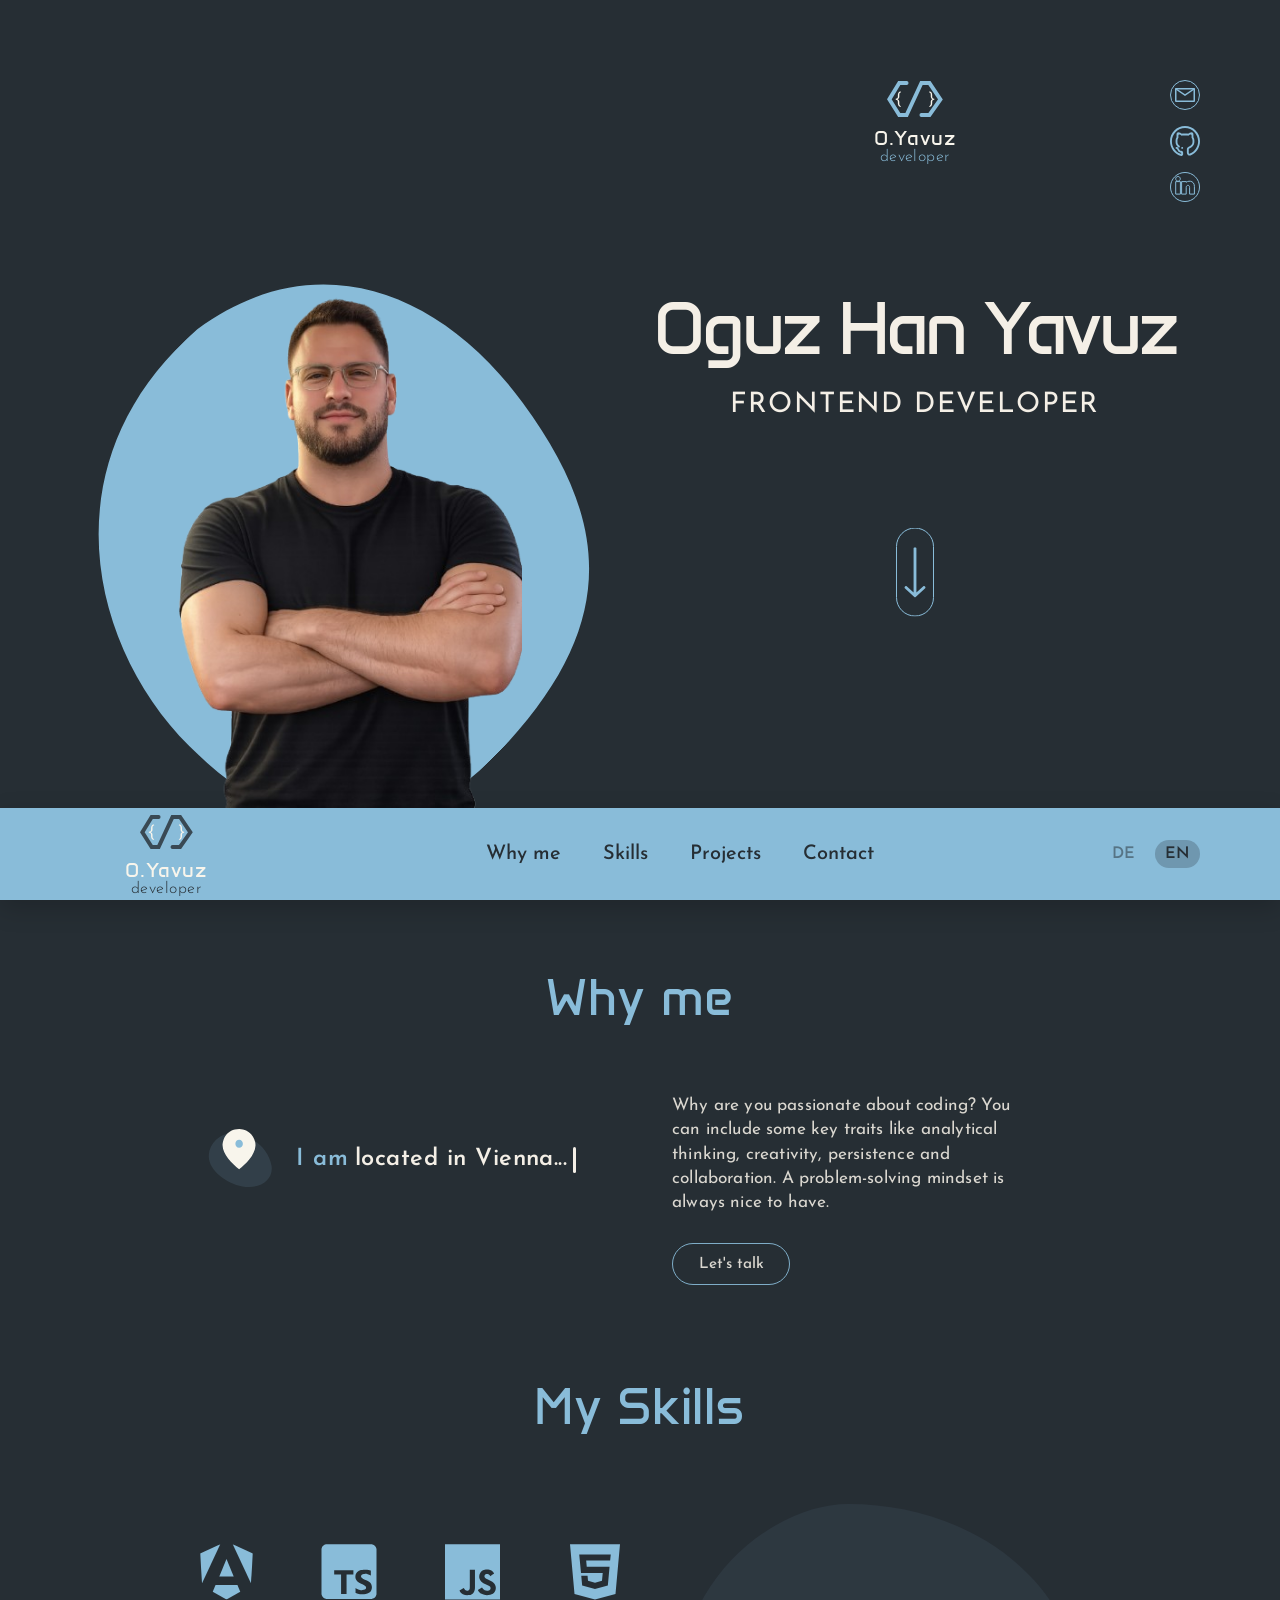
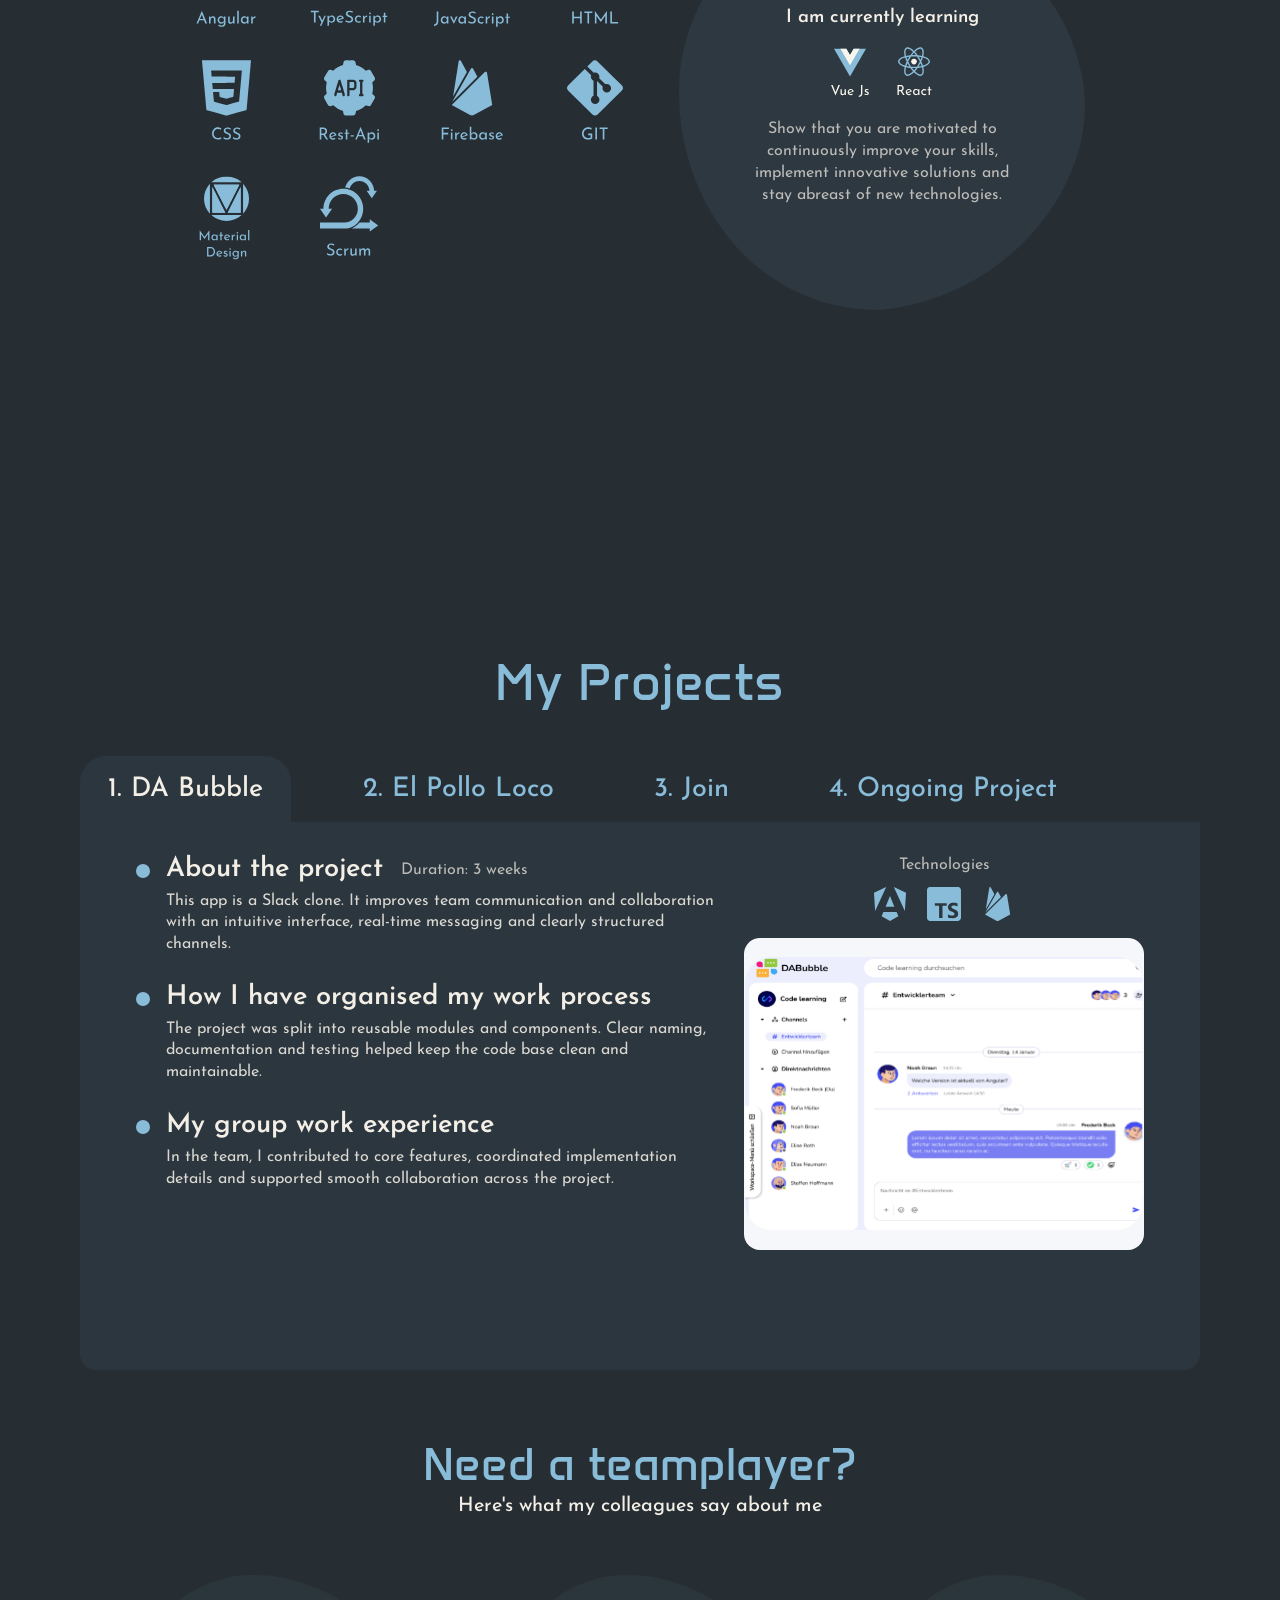
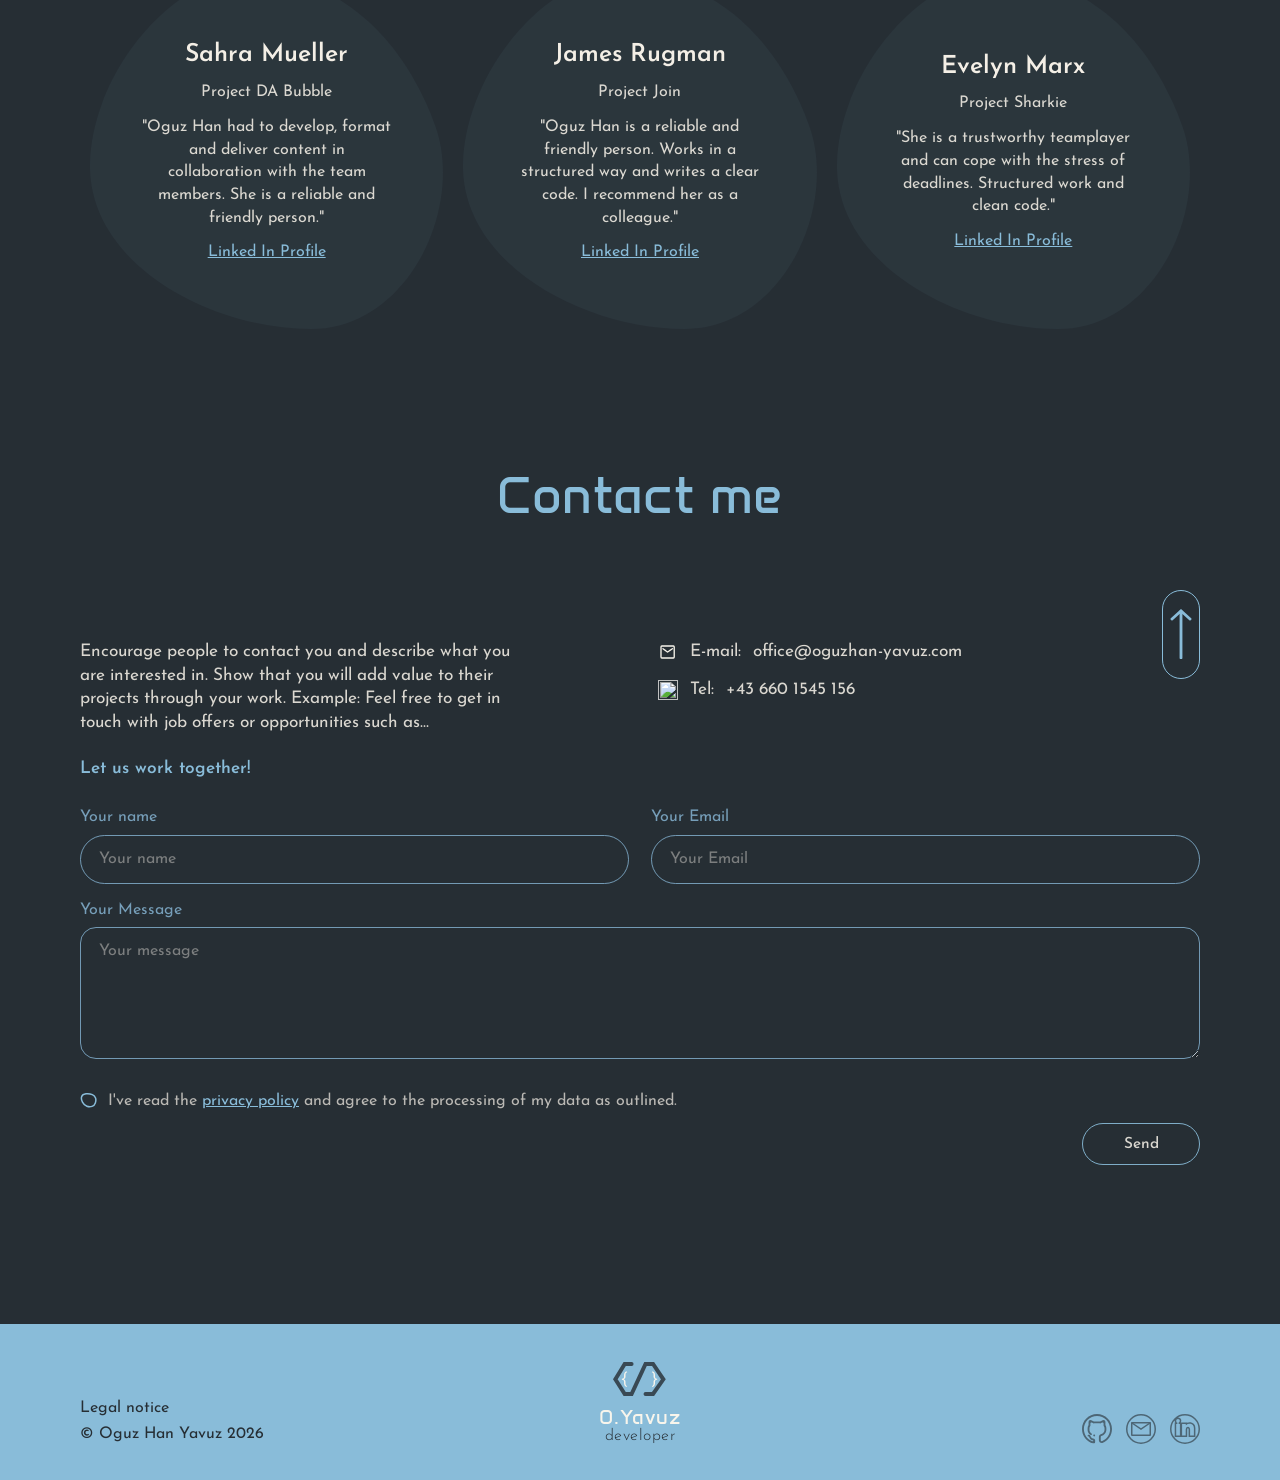
==== commit 297d025e: "Feedback2 Correction done" ====
--- a/portfolio/index.html
+++ b/portfolio/index.html
@@ -376,7 +376,9 @@
                             <source media="(max-width: 767px)"
                                 srcset="./assets/img/figma-assets/footer/github-whiteblue.svg" />
                             <img src="./assets/img/figma-web/Portfolio-sm/Property 1=dark.svg" alt=""
-                                class="social-icon" aria-hidden="true" />
+                                class="social-icon" aria-hidden="true"
+                                data-default-src="./assets/img/figma-web/Portfolio-sm/Property 1=dark.svg"
+                                data-hover-src="./assets/img/figma-assets/footer/Property 1=White.svg" />
                         </picture>
                     </a>
                     <a href="mailto:office@oguzhan-yavuz.com" aria-label="Email">
@@ -384,7 +386,9 @@
                             <source media="(max-width: 767px)"
                                 srcset="./assets/img/figma-assets/footer/email-whiteblue.svg" />
                             <img src="./assets/img/figma-web/Portfolio-sm2/Property 1=dark.svg" alt=""
-                                class="social-icon" aria-hidden="true" />
+                                class="social-icon" aria-hidden="true"
+                                data-default-src="./assets/img/figma-web/Portfolio-sm2/Property 1=dark.svg"
+                                data-hover-src="./assets/img/figma-assets/footer/Property 2=white.svg" />
                         </picture>
                     </a>
                     <a href="https://www.linkedin.com/in/oguz-han-yavuz-8a6a17158/" aria-label="LinkedIn"
@@ -393,7 +397,9 @@
                             <source media="(max-width: 767px)"
                                 srcset="./assets/img/figma-assets/footer/linkedin-whiteblue.svg" />
                             <img src="./assets/img/figma-web/Linkedin button.svg" alt="" class="social-icon"
-                                aria-hidden="true" />
+                                aria-hidden="true"
+                                data-default-src="./assets/img/figma-web/Linkedin button.svg"
+                                data-hover-src="./assets/img/figma-assets/footer/Property 3=white.svg" />
                         </picture>
                     </a>
                 </div>
@@ -405,4 +411,3 @@
 </body>
 
 </html>
-
--- a/portfolio/style.css
+++ b/portfolio/style.css
@@ -342,17 +342,20 @@
     display: inline-flex;
     align-items: center;
     justify-content: center;
+    border-radius: 50%;
     background: transparent;
     color: var(--accent);
-    border-radius: 50%;
-}
-
-.hero-socials a:hover {
-    background: white;
-}
-
-.hero-socials a:hover img {
-    filter: brightness(0);
+    transition: background-color 0.2s ease;
+}
+
+.hero-socials a:hover,
+.hero-socials a:focus-visible {
+    background: var(--accent);
+}
+
+.hero-socials a:hover img,
+.hero-socials a:focus-visible img {
+    filter: brightness(0) saturate(100%) invert(13%) sepia(13%) saturate(720%) hue-rotate(164deg) brightness(92%) contrast(88%);
 }
 
 .hero-socials a img,
@@ -464,8 +467,9 @@
     width: 74px;
     min-width: 74px;
     height: 64px;
-    display: grid;
-    place-items: center;
+    display: flex;
+    align-items: center;
+    justify-content: center;
 }
 
 .why-highlight-icon {
@@ -501,7 +505,7 @@
     font-family: var(--font-body);
     font-size: clamp(1.35rem, 1.85vw, 1.95rem);
     font-weight: 600;
-    line-height: 1.1;
+    line-height: 1;
     letter-spacing: 0.02em;
     color: var(--text);
     white-space: nowrap;
@@ -531,8 +535,9 @@
 .why-highlight-text::after {
     content: "";
     width: 3px;
-    height: 1.35em;
+    height: 1.1em;
     margin-left: 6px;
+    align-self: center;
     flex: 0 0 3px;
     border-radius: 999px;
     background: var(--text);
@@ -573,8 +578,8 @@
 .skills-layout {
     display: grid;
     grid-template-columns: minmax(0, 1fr) minmax(300px, 420px);
-    gap: clamp(32px, 6vw, 88px);
-    align-items: start;
+    gap: clamp(24px, 4vw, 56px);
+    align-items: center;
 }
 
 #skills,
@@ -585,10 +590,20 @@
     padding: 120px 0 56px;
 }
 
+#skills {
+    min-height: 100vh;
+    min-height: 100svh;
+    padding: 88px 0 40px;
+}
+
+#skills .section-title {
+    margin-bottom: 56px;
+}
+
 #projects {
     min-height: auto;
     align-items: flex-start;
-    padding: 104px 0 0;
+    padding: 72px 0 0;
     background: var(--panel);
 }
 
@@ -598,6 +613,11 @@
     min-height: calc(100svh - 150px);
     display: flex;
     flex-direction: column;
+    justify-content: flex-start;
+}
+
+#skills>.section-shell {
+    min-height: calc(100svh - 144px);
     justify-content: flex-start;
 }
 
@@ -614,12 +634,12 @@
 .skills-grid {
     display: grid;
     grid-template-columns: repeat(4, minmax(90px, 1fr));
-    gap: 42px 28px;
+    gap: 32px 18px;
 }
 
 .skill-card {
-    width: 85px;
-    height: 100px;
+    width: 78px;
+    height: 92px;
     display: flex;
     flex-direction: column;
     align-items: center;
@@ -629,8 +649,8 @@
 }
 
 .skill-icon-image {
-    width: 85px;
-    height: 100px;
+    width: 78px;
+    height: 92px;
     object-fit: contain;
     transform: rotate(0deg);
     opacity: 1;
@@ -952,6 +972,45 @@
     color: var(--accent);
 }
 
+@media (min-width: 992px) {
+    .project-panel {
+        min-height: 548px;
+        padding-inline: clamp(56px, calc((100% - 1199px) / 2), 121px);
+        grid-template-columns: minmax(0, 1fr) minmax(300px, 454px);
+        align-items: start;
+    }
+
+    .project-preview {
+        min-height: 448px;
+    }
+
+    #project-image,
+    .project-coming-soon {
+        width: 100%;
+        max-width: 454px;
+        height: 312px;
+    }
+
+    #project-image {
+        object-fit: contain;
+    }
+
+    .project-coming-soon {
+        min-height: 0;
+    }
+
+    .project-actions {
+        min-height: 40px;
+    }
+}
+
+@media (min-width: 1440px) {
+    #projects>.section-shell {
+        width: min(100%, 1440px);
+        max-width: 1440px;
+    }
+}
+
 /* TESTIMONIALS */
 
 .team-title {
@@ -1351,6 +1410,7 @@
     background: transparent;
     border-radius: 6px;
     color: var(--panel);
+    transition: color 0.2s ease;
 }
 
 .footer-socials a img,
@@ -1461,6 +1521,18 @@
     #contact {
         padding: 96px 0 48px;
     }
+
+    #skills {
+        padding: 88px 0 40px;
+    }
+
+    #skills>.section-shell {
+        min-height: calc(100svh - 116px);
+    }
+
+    #projects {
+        padding: 64px 0 0;
+    }
 }
 
 /* LAPTOP ~1200px */
@@ -1490,7 +1562,7 @@
     }
 
     .skills-grid {
-        gap: 28px 20px;
+        gap: 32px 18px;
     }
 
     .learning-bubble {
@@ -1503,6 +1575,22 @@
 
     .contact-grid {
         gap: 36px;
+    }
+}
+
+@media (min-width: 992px) {
+    .skills-layout {
+        grid-template-columns: max-content minmax(300px, 420px);
+        justify-content: center;
+        gap: clamp(28px, 3vw, 44px);
+    }
+
+    .skills-grid {
+        grid-template-columns: repeat(4, 78px);
+        justify-content: center;
+        justify-items: center;
+        row-gap: 24px;
+        column-gap: clamp(44px, 3.5vw, 64px);
     }
 }
 
@@ -1722,10 +1810,25 @@
         padding: 40px 0;
     }
 
+    #skills {
+        min-height: 100vh;
+        min-height: 100svh;
+        padding: 40px 0 24px;
+    }
+
+    #projects {
+        padding: 32px 0 40px;
+    }
+
     #skills>.section-shell,
     #projects>.section-shell,
     #contact>.section-shell {
         min-height: auto;
+    }
+
+    #skills>.section-shell {
+        min-height: calc(100svh - 64px);
+        justify-content: center;
     }
 
     .why-grid,
@@ -1760,8 +1863,8 @@
     }
 
     .skill-icon-image {
-        width: 85px;
-        height: 100px;
+        width: 78px;
+        height: 92px;
         object-fit: contain;
     }
 
@@ -1986,6 +2089,18 @@
         max-width: 100%;
     }
 
+    #skills {
+        padding: 32px 0 20px;
+    }
+
+    #skills>.section-shell {
+        min-height: calc(100svh - 52px);
+    }
+
+    #projects {
+        padding-top: 28px;
+    }
+
     .hero {
         height: calc(100svh - 72px);
         min-height: calc(100svh - 72px);
@@ -2118,12 +2233,20 @@
         margin-bottom: 26px;
     }
 
+    #skills .section-title {
+        margin-bottom: 26px;
+    }
+
     .why-grid,
     .skills-layout,
     .contact-grid,
     .form-row,
     .project-panel {
         grid-template-columns: 1fr;
+    }
+
+    .skills-layout {
+        gap: 32px;
     }
 
     .why-grid .section-title {
@@ -2152,7 +2275,7 @@
 
     .why-highlight-text {
         font-size: 1rem;
-        line-height: 1.45;
+        line-height: 1;
     }
 
     .why-highlight-copy {
@@ -2810,4 +2933,4 @@
         background: var(--panel-soft);
         color: var(--text);
     }
-}+}
